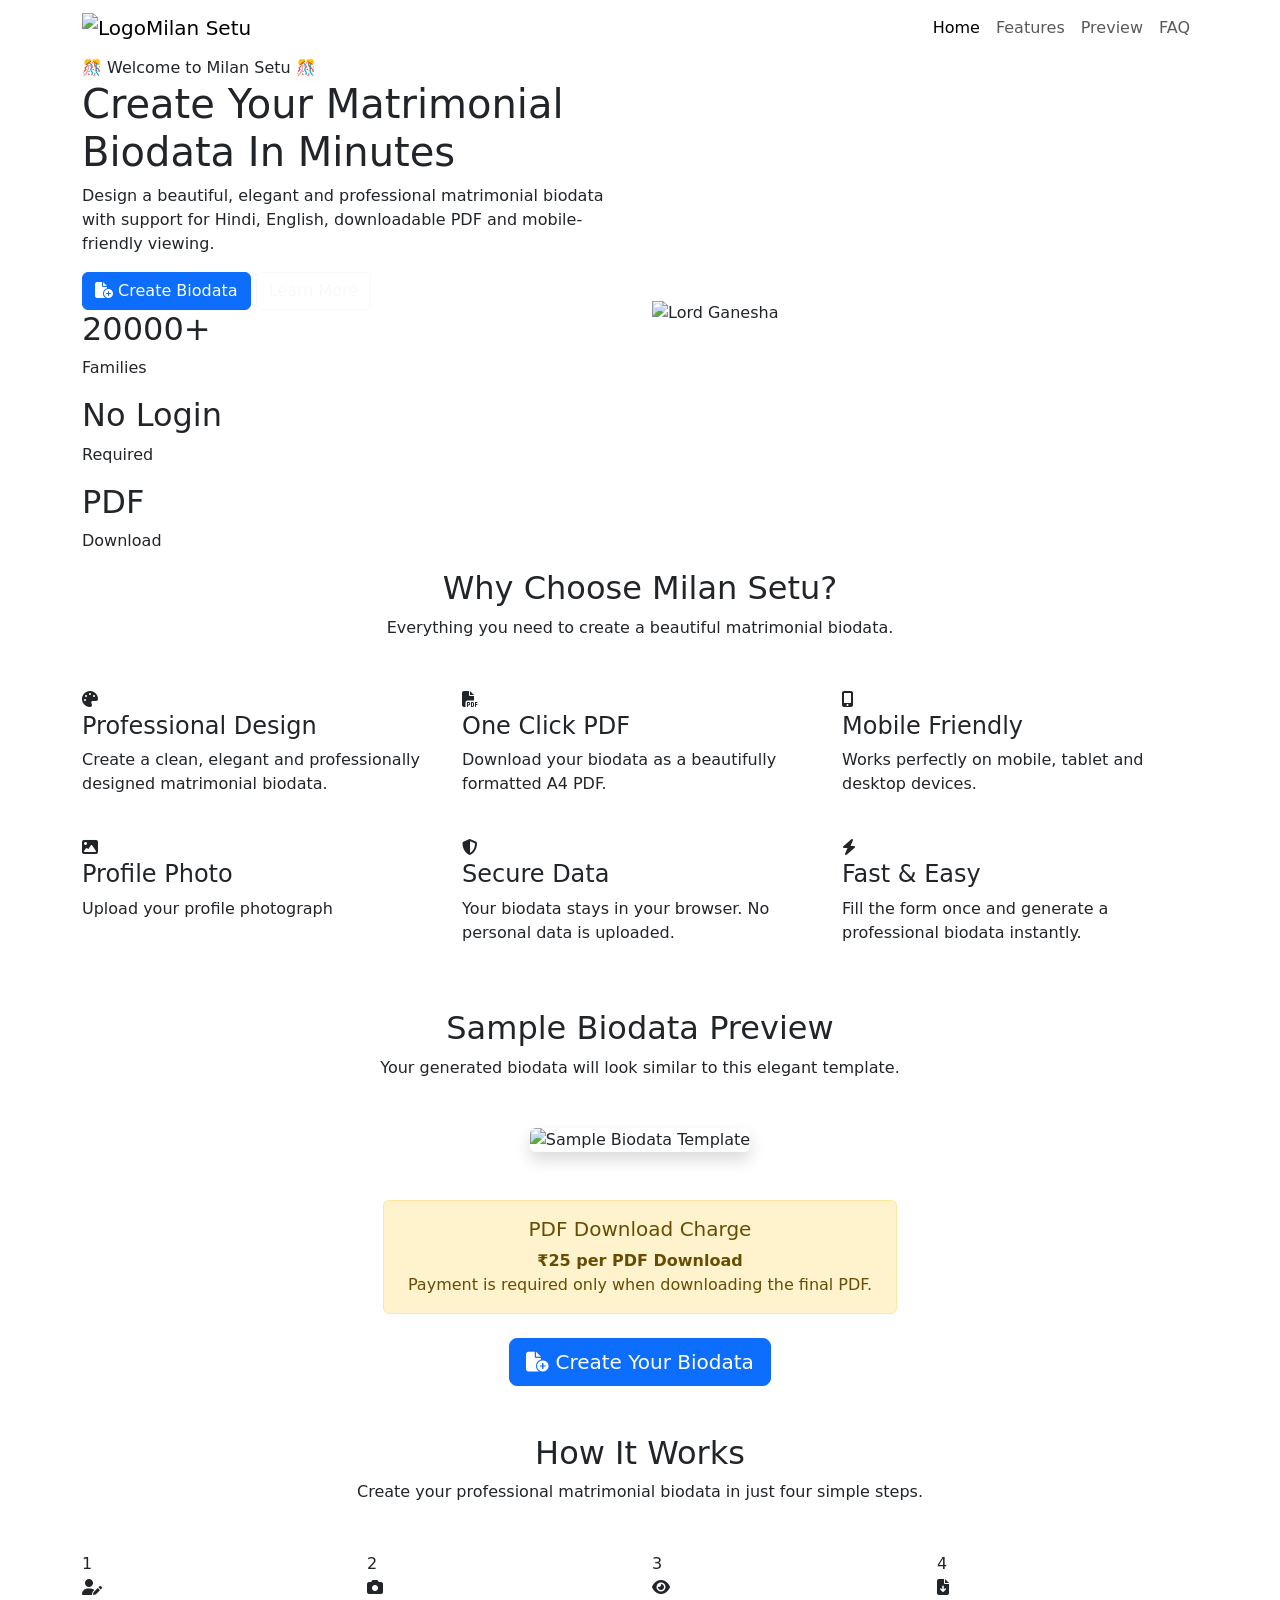
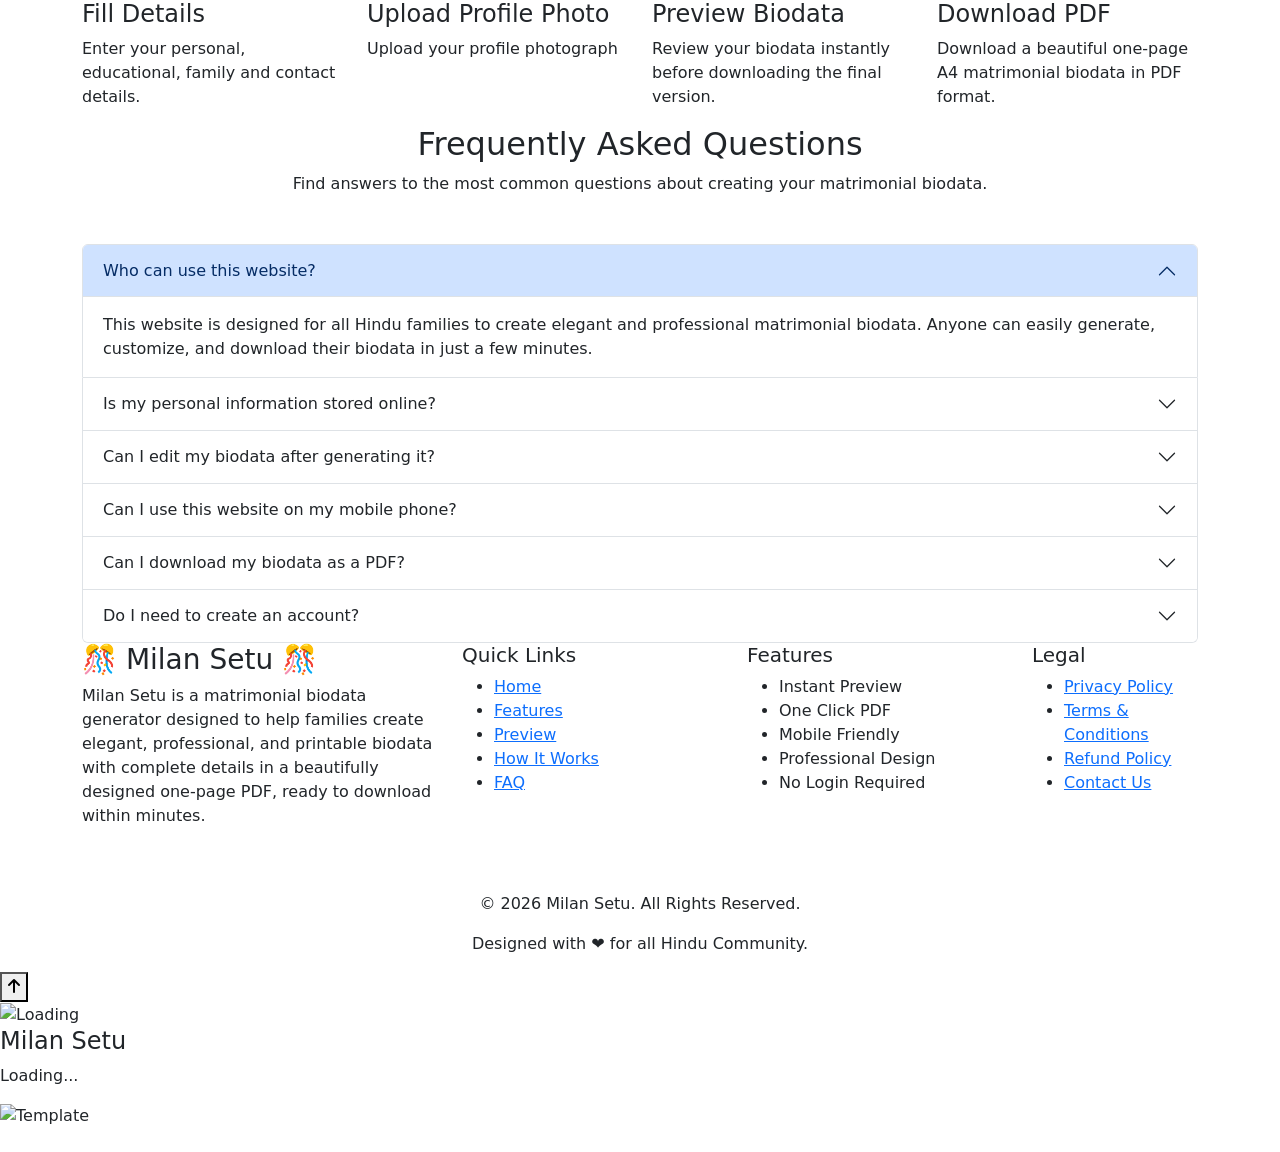
==== index.html @ 11d3c272 "Add files via upload" ====
<!DOCTYPE html>
<html lang="en">

<head>

    <!-- ==========================
            BASIC META TAGS
    =========================== -->

    <meta charset="UTF-8">

    <meta name="viewport"
          content="width=device-width, initial-scale=1.0">

    <meta http-equiv="X-UA-Compatible"
          content="IE=edge">

    <meta name="description"
          content="Milan Setu - Matrimonial Biodata Generator">

    <meta name="keywords"
      content="Matrimonial, Biodata, Hindu, Marriage, Biodata Generator, Milan Setu">

    <meta name="author"
          content="Milan Setu">

    <title>Milan Setu | Matrimonial Biodata Generator</title>





    <!-- ==========================
            OPEN GRAPH META TAGS
    ========================== -->

    <meta property="og:title"
          content="Milan Setu | Matrimonial Biodata Generator">

    <meta property="og:description"
          content="Create a beautiful matrimonial biodata in Hindi and English with PDF download support.">

    <meta property="og:type"
          content="website">

    <meta property="og:url"
      content="https://milansetu.netlify.app">

    <meta property="og:image"
      content="https://milansetu.netlify.app/assets/images/logo/ganesha.png">

    <meta property="og:site_name"
          content="Milan Setu">

    <!-- ==========================
            TWITTER CARD META TAGS
    ========================== -->

    <meta name="twitter:card"
          content="summary_large_image">

    <meta name="twitter:title"
          content="Milan Setu | Matrimonial Biodata Generator">

    <meta name="twitter:description"
          content="Create a beautiful matrimonial biodata in Hindi and English with PDF download support.">

    <meta name="twitter:image"
          content="https://milansetu.netlify.app/assets/images/logo/ganesha.png">

    <meta name="twitter:site"
          content="">



    <!-- ==========================
            FAVICON
    ========================== -->

    <link rel="icon"
          type="image/x-icon"
          href="assets/images/favicon/favicon.ico">

    <link rel="icon"
          type="image/png"
          sizes="32x32"
          href="assets/images/favicon/favicon-32x32.png">

    <link rel="icon"
          type="image/png"
          sizes="16x16"
          href="assets/images/favicon/favicon-16x16.png">

    <link rel="apple-touch-icon"
          sizes="180x180"
          href="assets/images/favicon/apple-touch-icon.png">


    <!-- ==========================
        APPLE TOUCH ICON
    ========================== -->

    <link rel="apple-touch-icon"
          sizes="180x180"
          href="assets/images/favicon/apple-touch-icon.png">

    <!-- ==========================
        THEME COLOR
    ========================== -->

    <meta name="theme-color"
          content="#b35a1f">

    <meta name="msapplication-TileColor"
          content="#b35a1f">

    <meta name="apple-mobile-web-app-status-bar-style"
          content="default">

    <meta name="apple-mobile-web-app-capable"
          content="yes">

    <!-- ==========================
        STRUCTURED DATA
    ========================== -->

    <script type="application/ld+json">

    {

        "@context": "https://schema.org",

        "@type": "WebSite",

        "name": "Milan Setu",

        "alternateName": "Milan Setu Matrimonial Biodata Generator",

        "url": "https://milansetu.netlify.app",

        "description": "Create beautiful, professional matrimonial biodata in Hindi and English with photo upload and PDF download support.",

        "publisher": {

            "@type": "Organization",

            "name": "Milan Setu",

            "logo": {

                "@type": "ImageObject",

                "url": "https://milansetu.netlify.app/assets/images/logo/ganesha.png"

            }

        },

        "inLanguage": [

            "en",

            "hi"

        ],

        "potentialAction": {

            "@type": "SearchAction",

            "target": "https://milansetu.netlify.app/?q={search_term_string}",

            "query-input": "required name=search_term_string"

        }

    }

    </script>

    <!-- ==========================
        CANONICAL URL
    ========================== -->

    <link rel="canonical"
      href="https://milansetu.netlify.app/">

    <!-- ==========================
        ROBOTS META TAG
    ========================== -->

    <meta name="robots"
          content="index, follow">

    <meta name="googlebot"
          content="index, follow">

    <meta name="bingbot"
          content="index, follow">





    <!-- ==========================
            GOOGLE FONTS
    ========================== -->



    <link rel="preconnect"
          href="https://fonts.googleapis.com">

    <link rel="preconnect"
          href="https://fonts.gstatic.com"
          crossorigin>

    <link href="https://fonts.googleapis.com/css2?family=Cinzel:wght@400;600;700&family=Poppins:wght@300;400;500;600;700&family=Noto+Sans+Devanagari:wght@400;500;600;700&display=swap"
          rel="stylesheet">

    <!-- ==========================
            BOOTSTRAP CSS
    =========================== -->

    <link href="https://cdn.jsdelivr.net/npm/bootstrap@5.3.7/dist/css/bootstrap.min.css"
          rel="stylesheet">

    <link href="https://fonts.googleapis.com/css2?family=Cormorant+Garamond:wght@700&display=swap" rel="stylesheet">

    <!-- ==========================
            FONT AWESOME
    =========================== -->

    <link rel="stylesheet"
          href="https://cdnjs.cloudflare.com/ajax/libs/font-awesome/6.7.2/css/all.min.css">

    <!-- ==========================
            CUSTOM CSS
    =========================== -->

    <link rel="stylesheet"
          href="css/style.css">

    <link rel="stylesheet"
          href="css/responsive.css">

    <link rel="stylesheet"
          href="css/print.css">

</head>

<body>

<!-- =========================================================
                    WEBSITE STARTS HERE
========================================================== -->

<header>

    <!-- ==========================
            NAVIGATION BAR
    =========================== -->

    <nav class="navbar navbar-expand-lg custom-navbar">

        <div class="container">

            <!-- Logo -->

            <a class="navbar-brand d-flex align-items-center"
               href="#">

                <img src="assets/images/logo/ganesha.png"
                     alt="Logo"
                     class="logo">

                <span class="logo-text">

                    Milan Setu

                </span>

            </a>

            <!-- Mobile Menu -->

            <button class="navbar-toggler"
                    type="button"
                    data-bs-toggle="collapse"
                    data-bs-target="#navbarMenu">

                <span class="navbar-toggler-icon"></span>

            </button>

            <!-- Menu -->

            <div class="collapse navbar-collapse"
                 id="navbarMenu">

                <ul class="navbar-nav ms-auto">

                    <li class="nav-item">

                        <a class="nav-link active"
                           href="#hero">

                            Home

                        </a>

                    </li>

                    <li class="nav-item">

                        <a class="nav-link"
                           href="#features">

                            Features

                        </a>

                    </li>

                    <li class="nav-item">

                        <a class="nav-link"
                           href="#preview">

                            Preview

                        </a>

                    </li>

                    <li class="nav-item">

                        <a class="nav-link"
                           href="#faq">

                            FAQ

                        </a>

                    </li>

                </ul>

            </div>

        </div>

    </nav>

</header>

<main>

    <!-- ==========================================================
                            HERO SECTION
    =========================================================== -->

    <section id="hero" class="hero-section">

        <div class="container">

            <div class="row align-items-center">

                <!-- ================= Left Side ================= -->

                <div class="col-lg-6">

                    <div class="hero-content">

                        <span class="hero-badge">

                            🎊 Welcome to Milan Setu 🎊

                        </span>

                        <h1>

                            Create Your

                            <span class="highlight">

                                Matrimonial Biodata

                            </span>

                            In Minutes

                        </h1>

                        <p>

                            Design a beautiful, elegant and professional
                            matrimonial biodata with support for Hindi,
                            English, downloadable PDF and mobile-friendly
                            viewing.

                        </p>

                        <div class="hero-buttons">

                            <button
                                    class="btn btn-primary"
                                    id="createBiodataBtn">

                                <i class="fa-solid fa-file-circle-plus"></i>

                                Create Biodata

                            </button>

                            <button
                                    class="btn btn-outline-light"
                                    id="learnMoreBtn">

                                Learn More

                            </button>

                        </div>

                        <!-- Statistics -->

                        <div class="hero-stats">

                            <div class="stat-card">

                                <h2>

                                    20000+

                                </h2>

                                <p>

                                    Families

                                </p>

                            </div>

                            <div class="stat-card">

                                <h2>

                                    No Login

                                </h2>

                                <p>

                                    Required

                                </p>

                            </div>

                            <div class="stat-card">

                                <h2>

                                    PDF

                                </h2>

                                <p>

                                    Download

                                </p>

                            </div>

                        </div>

                    </div>

                </div>

                <!-- ================= Right Side ================= -->

                <div class="col-lg-6">

                    <div class="hero-image">

                        <img
                                src="assets/images/logo/ganesha.png"
                                alt="Lord Ganesha">

                    </div>

                </div>

            </div>

        </div>

    </section>

        <!-- ==========================================================
                        FEATURES SECTION
    =========================================================== -->

    <section id="features" class="features-section">

        <div class="container">

            <!-- Section Heading -->

            <div class="section-heading text-center">

                <h2>

                    Why Choose Milan Setu?

                </h2>

                <p>

                    Everything you need to create a beautiful matrimonial biodata.

                </p>

            </div>

            <!-- Features -->

            <div class="row g-4 mt-4">

                <!-- Feature 1 -->

                <div class="col-lg-4 col-md-6">

                    <div class="feature-card">

                        <i class="fa-solid fa-palette feature-icon"></i>

                        <h4>

                            Professional Design

                        </h4>

                        <p>

                            Create a clean, elegant and professionally designed matrimonial biodata.

                        </p>

                    </div>

                </div>

                <!-- Feature 2 -->

                <div class="col-lg-4 col-md-6">

                    <div class="feature-card">

                        <i class="fa-solid fa-file-pdf feature-icon"></i>

                        <h4>

                            One Click PDF

                        </h4>

                        <p>

                            Download your biodata as a beautifully formatted A4 PDF.

                        </p>

                    </div>

                </div>

                <!-- Feature 3 -->

                <div class="col-lg-4 col-md-6">

                    <div class="feature-card">

                        <i class="fa-solid fa-mobile-screen-button feature-icon"></i>

                        <h4>

                            Mobile Friendly

                        </h4>

                        <p>

                            Works perfectly on mobile, tablet and desktop devices.

                        </p>

                    </div>

                </div>

                <!-- Feature 4 -->

                <div class="col-lg-4 col-md-6">

                    <div class="feature-card">

                        <i class="fa-solid fa-image feature-icon"></i>

                        <h4>

                            Profile Photo

                        </h4>

                        <p>

                            Upload your profile photograph

                        </p>

                    </div>

                </div>

                <!-- Feature 5 -->

                <div class="col-lg-4 col-md-6">

                    <div class="feature-card">

                        <i class="fa-solid fa-shield-halved feature-icon"></i>

                        <h4>

                            Secure Data

                        </h4>

                        <p>

                            Your biodata stays in your browser. No personal data is uploaded.

                        </p>

                    </div>

                </div>

                <!-- Feature 6 -->

                <div class="col-lg-4 col-md-6">

                    <div class="feature-card">

                        <i class="fa-solid fa-bolt feature-icon"></i>

                        <h4>

                            Fast & Easy

                        </h4>

                        <p>

                            Fill the form once and generate a professional biodata instantly.

                        </p>

                    </div>

                </div>

            </div>

        </div>

    </section>



        <!-- ==========================================================
                    SAMPLE BIODATA PREVIEW
    =========================================================== -->

    <section id="preview" class="preview-section py-5">

        <div class="container">

            <div class="section-heading text-center mb-5">

                <h2>Sample Biodata Preview</h2>

                <p>
                    Your generated biodata will look similar to this elegant template.
                </p>

            </div>

            <div class="text-center">

                <img
                    src="assets/template1.png"
                    alt="Sample Biodata Template"
                    class="img-fluid shadow rounded preview-template">

            </div>

            <div class="text-center mt-5">

                <div class="alert alert-warning d-inline-block px-4 py-3 mb-4">

                    <h5 class="mb-2">

                        PDF Download Charge

                    </h5>

                    <p class="mb-0">

                        <strong>₹25 per PDF Download</strong><br>

                        Payment is required only when downloading the final PDF.

                    </p>

                </div>

                <br>

                <button
                    class="btn btn-primary btn-lg"
                    id="previewCreateBtn">

                    <i class="fa-solid fa-file-circle-plus"></i>

                    Create Your Biodata

                </button>

            </div>

        </div>

    </section>

        <!-- ==========================================================
                        HOW IT WORKS SECTION
    =========================================================== -->

    <section id="how-it-works" class="how-section">

        <div class="container">

            <!-- Section Heading -->

            <div class="section-heading text-center">

                <h2>

                    How It Works

                </h2>

                <p>

                    Create your professional matrimonial biodata in just four simple steps.

                </p>

            </div>

            <div class="row g-4 mt-4">

                <!-- Step 1 -->

                <div class="col-lg-3 col-md-6">

                    <div class="step-card">

                        <div class="step-number">

                            1

                        </div>

                        <div class="step-icon">

                            <i class="fa-solid fa-user-pen"></i>

                        </div>

                        <h4>

                            Fill Details

                        </h4>

                        <p>

                            Enter your personal, educational, family and contact details.

                        </p>

                    </div>

                </div>

                <!-- Step 2 -->

                <div class="col-lg-3 col-md-6">

                    <div class="step-card">

                        <div class="step-number">

                            2

                        </div>

                        <div class="step-icon">

                            <i class="fa-solid fa-camera"></i>

                        </div>

                        <h4>

                            Upload Profile Photo

                        </h4>

                        <p>

                            Upload your profile photograph

                        </p>

                    </div>

                </div>

                <!-- Step 3 -->

                <div class="col-lg-3 col-md-6">

                    <div class="step-card">

                        <div class="step-number">

                            3

                        </div>

                        <div class="step-icon">

                            <i class="fa-solid fa-eye"></i>

                        </div>

                        <h4>

                            Preview Biodata

                        </h4>

                        <p>

                            Review your biodata instantly before downloading the final version.

                        </p>

                    </div>

                </div>

                <!-- Step 4 -->

                <div class="col-lg-3 col-md-6">

                    <div class="step-card">

                        <div class="step-number">

                            4

                        </div>

                        <div class="step-icon">

                            <i class="fa-solid fa-file-arrow-down"></i>

                        </div>

                        <h4>

                            Download PDF

                        </h4>

                        <p>

                            Download a beautiful one-page A4 matrimonial biodata in PDF format.

                        </p>

                    </div>

                </div>

            </div>

        </div>

    </section>

        <!-- ==========================================================
                            FAQ SECTION
    =========================================================== -->

    <section id="faq" class="faq-section">

        <div class="container">

            <!-- Section Heading -->

            <div class="section-heading text-center">

                <h2>

                    Frequently Asked Questions

                </h2>

                <p>

                    Find answers to the most common questions about creating your matrimonial biodata.

                </p>

            </div>

            <div class="accordion mt-5"
                 id="faqAccordion">

                <!-- FAQ 1 -->

                <div class="accordion-item">

                    <h2 class="accordion-header"
                        id="headingOne">

                        <button class="accordion-button"
                                type="button"
                                data-bs-toggle="collapse"
                                data-bs-target="#collapseOne"
                                aria-expanded="true"
                                aria-controls="collapseOne">

                            Who can use this website?

                        </button>

                    </h2>

                    <div id="collapseOne"
                         class="accordion-collapse collapse show"
                         data-bs-parent="#faqAccordion">

                        <div class="accordion-body">

                            This website is designed for all Hindu families to create elegant and professional matrimonial biodata. Anyone can easily generate, customize, and download their biodata in just a few minutes.

                        </div>

                    </div>

                </div>

                <!-- FAQ 2 -->

                <div class="accordion-item">

                    <h2 class="accordion-header"
                        id="headingTwo">

                        <button class="accordion-button collapsed"
                                type="button"
                                data-bs-toggle="collapse"
                                data-bs-target="#collapseTwo"
                                aria-expanded="false"
                                aria-controls="collapseTwo">

                            Is my personal information stored online?

                        </button>

                    </h2>

                    <div id="collapseTwo"
                         class="accordion-collapse collapse"
                         data-bs-parent="#faqAccordion">

                        <div class="accordion-body">

                            No. Your information remains in your browser while you use the website. It is not uploaded to any server.

                        </div>

                    </div>

                </div>

                <!-- FAQ 3 -->

                <div class="accordion-item">

                    <h2 class="accordion-header"
                        id="headingThree">

                        <button class="accordion-button collapsed"
                                type="button"
                                data-bs-toggle="collapse"
                                data-bs-target="#collapseThree"
                                aria-expanded="false"
                                aria-controls="collapseThree">

                            Can I edit my biodata after generating it?

                        </button>

                    </h2>

                    <div id="collapseThree"
                         class="accordion-collapse collapse"
                         data-bs-parent="#faqAccordion">

                        <div class="accordion-body">

                            Yes. You can update your details at any time before downloading the final PDF.

                        </div>

                    </div>

                </div>

                <!-- FAQ 4 -->

                <div class="accordion-item">

                    <h2 class="accordion-header"
                        id="headingFour">

                        <button class="accordion-button collapsed"
                                type="button"
                                data-bs-toggle="collapse"
                                data-bs-target="#collapseFour"
                                aria-expanded="false"
                                aria-controls="collapseFour">

                            Can I use this website on my mobile phone?

                        </button>

                    </h2>

                    <div id="collapseFour"
                         class="accordion-collapse collapse"
                         data-bs-parent="#faqAccordion">

                        <div class="accordion-body">

                            Yes. The website is fully responsive and works smoothly on mobile phones, tablets and desktops.

                        </div>

                    </div>

                </div>

                <!-- FAQ 5 -->

                <div class="accordion-item">

                    <h2 class="accordion-header"
                        id="headingFive">

                        <button class="accordion-button collapsed"
                                type="button"
                                data-bs-toggle="collapse"
                                data-bs-target="#collapseFive"
                                aria-expanded="false"
                                aria-controls="collapseFive">

                            Can I download my biodata as a PDF?

                        </button>

                    </h2>

                    <div id="collapseFive"
                         class="accordion-collapse collapse"
                         data-bs-parent="#faqAccordion">

                        <div class="accordion-body">

                            Yes. Once your biodata is ready, you can download it as a high-quality A4 PDF with a single click.

                        </div>

                    </div>

                </div>

                <!-- FAQ 6 -->

                <div class="accordion-item">

                    <h2 class="accordion-header"
                        id="headingSix">

                        <button class="accordion-button collapsed"
                                type="button"
                                data-bs-toggle="collapse"
                                data-bs-target="#collapseSix"
                                aria-expanded="false"
                                aria-controls="collapseSix">

                            Do I need to create an account?

                        </button>

                    </h2>

                    <div id="collapseSix"
                         class="accordion-collapse collapse"
                         data-bs-parent="#faqAccordion">

                        <div class="accordion-body">

                            No. No registration or login is required. Simply fill in your details and generate your biodata.

                        </div>

                    </div>

                </div>

            </div>

        </div>

    </section>

        <!-- ==========================================================
                            FOOTER SECTION
    =========================================================== -->

    <footer id="footer" class="footer-section">

        <div class="container">

            <div class="row gy-5">

                <!-- ==========================================
                            ABOUT
                =========================================== -->

                <div class="col-lg-4 col-md-6">

                    <div class="footer-box">

                        <h3>

                            🎊 Milan Setu 🎊

                        </h3>

                        <p>

                            Milan Setu is a matrimonial biodata generator designed to help families create elegant, professional, and printable biodata with complete details in a beautifully designed one-page PDF, ready to download within minutes.

                        </p>

                    </div>

                </div>

                <!-- ==========================================
                            QUICK LINKS
                =========================================== -->

                <div class="col-lg-3 col-md-6">

                    <div class="footer-box">

                        <h5>

                            Quick Links

                        </h5>

                        <ul class="footer-links">

                            <li>

                                <a href="#hero">

                                    Home

                                </a>

                            </li>

                            <li>

                                <a href="#features">

                                    Features

                                </a>

                            </li>

                            <li>

                                <a href="#preview">

                                    Preview

                                </a>

                            </li>

                            <li>

                                <a href="#how-it-works">

                                    How It Works

                                </a>

                            </li>

                            <li>

                                <a href="#faq">

                                    FAQ

                                </a>

                            </li>


                        </ul>

                    </div>

                </div>

                <!-- ==========================================
                            FEATURES
                =========================================== -->

                <div class="col-lg-3 col-md-6">

                    <div class="footer-box">

                        <h5>

                            Features

                        </h5>

                        <ul class="footer-links">

                            <li>

                                Instant Preview

                            </li>

                            <li>

                                One Click PDF

                            </li>

                            <li>

                                Mobile Friendly

                            </li>

                            <li>

                                Professional Design

                            </li>

                            <li>

                                No Login Required

                            </li>

                        </ul>

                    </div>

                </div>

                <!-- ==========================================
                            LEGAL
                ========================================== -->

                <div class="col-lg-2 col-md-6">

                    <div class="footer-box">

                        <h5>

                            Legal

                        </h5>

                        <ul class="footer-links">

                            <li>
                                <a href="privacy.html">
                                    Privacy Policy
                                </a>
                            </li>

                            <li>
                                <a href="terms.html">
                                    Terms & Conditions
                                </a>
                            </li>

                            <li>
                                <a href="refund.html">
                                    Refund Policy
                                </a>
                            </li>

                            <li>
                                <a href="contact.html">
                                    Contact Us
                                </a>
                            </li>

                        </ul>

                    </div>

                </div>



            <!-- ==========================================
                        COPYRIGHT
            =========================================== -->

            <div class="footer-bottom text-center">

                <p>

                    © 2026 Milan Setu. All Rights Reserved.

                </p>

                <p>

                    Designed with ❤️ for all Hindu Community.

                </p>

            </div>

        </div>

    </footer>

    <!-- ==========================================================
                BIODATA FORM CONTAINER
    =========================================================== -->

    <section id="biodataFormSection"
             class="biodata-form-section d-none">

        <div class="container">

            <!-- ==========================================
                        FORM HEADER
            =========================================== -->

            <div class="section-heading text-center">

                <h2>

                    Create Your Biodata

                </h2>

                <p>

                    Complete each step to generate your professional matrimonial biodata.

                </p>

            </div>

            <!-- ==========================================
                        PROGRESS BAR
            =========================================== -->

            <div class="form-progress">

                <div class="progress"
                     style="height:12px;">

                    <div id="formProgressBar"
                         class="progress-bar bg-success"
                         role="progressbar"
                         style="width:12.5%;">

                        1 / 8

                    </div>

                </div>

            </div>

            <!-- ==========================================
                        MULTI STEP FORM
            =========================================== -->

            <div id="multiStepForm">

                <!-- ======================================
                            STEP 1
                ====================================== -->

                <div class="form-step active-step"
                     data-step="1">

                    <!-- ==========================================
                                PERSONAL DETAILS
                    =========================================== -->

                    <div class="form-card">

                        <div class="form-card-header">

                            <h3>
                                👤 Personal Details
                            </h3>

                            <p>
                                Fill your personal details.
                            </p>

                        </div>

                        <div class="row g-4">

                            <!-- Full Name -->

                            <div class="col-md-6">

                                <label for="fullName" class="form-label">
                                    Full Name
                                </label>

                                <input
                                    type="text"
                                    id="fullName"
                                    maxlength="20"
                                    class="form-control"
                                    placeholder="Enter your full name">
                                <small id="fullNameCounter" class="text-muted">
                                    20 characters remaining
                                </small>

                            </div>

                            <!-- Date Of Birth -->

                            <div class="col-md-6">

                                <label for="dob" class="form-label">
                                    Date Of Birth
                                </label>

                                <input
                                    type="date"
                                    id="dob"
                                    class="form-control">

                            </div>

                            <!-- Time Of Birth -->

                            <div class="col-md-6">

                                <label class="form-label">
                                    Time Of Birth
                                </label>

                                <div class="row">

                                <div class="col-md-4">

                                    <label class="form-label">
                                        Hour
                                    </label>

                                    <select
                                        class="form-select"
                                        id="birthHour">

                                        <option value="">Hour</option>

                                        <option>1</option>
                                        <option>2</option>
                                        <option>3</option>
                                        <option>4</option>
                                        <option>5</option>
                                        <option>6</option>
                                        <option>7</option>
                                        <option>8</option>
                                        <option>9</option>
                                        <option>10</option>
                                        <option>11</option>
                                        <option>12</option>

                                    </select>

                                </div>


                                <div class="col-md-4">

                                    <label class="form-label">
                                        Minute
                                    </label>

                                    <select
                                        class="form-select"
                                        id="birthMinute">

                                        <option value="">Minute</option>

                                        <option>00</option>
                                        <option>01</option>
                                        <option>02</option>
                                        <option>03</option>
                                        <option>04</option>
                                        <option>05</option>
                                        <option>06</option>
                                        <option>07</option>
                                        <option>08</option>
                                        <option>09</option>
                                        <option>10</option>
                                        <option>11</option>
                                        <option>12</option>
                                        <option>13</option>
                                        <option>14</option>
                                        <option>15</option>
                                        <option>16</option>
                                        <option>17</option>
                                        <option>18</option>
                                        <option>19</option>
                                        <option>20</option>
                                        <option>21</option>
                                        <option>22</option>
                                        <option>23</option>
                                        <option>24</option>
                                        <option>25</option>
                                        <option>26</option>
                                        <option>27</option>
                                        <option>28</option>
                                        <option>29</option>
                                        <option>30</option>
                                        <option>31</option>
                                        <option>32</option>
                                        <option>33</option>
                                        <option>34</option>
                                        <option>35</option>
                                        <option>36</option>
                                        <option>37</option>
                                        <option>38</option>
                                        <option>39</option>
                                        <option>40</option>
                                        <option>41</option>
                                        <option>42</option>
                                        <option>43</option>
                                        <option>44</option>
                                        <option>45</option>
                                        <option>46</option>
                                        <option>47</option>
                                        <option>48</option>
                                        <option>49</option>
                                        <option>50</option>
                                        <option>51</option>
                                        <option>52</option>
                                        <option>53</option>
                                        <option>54</option>
                                        <option>55</option>
                                        <option>56</option>
                                        <option>57</option>
                                        <option>58</option>
                                        <option>59</option>

                                    </select>

                                </div>


                                <div class="col-md-4">

                                    <label class="form-label">
                                        AM / PM
                                    </label>

                                    <select
                                        class="form-select"
                                        id="birthPeriod">

                                        <option value="">AM / PM</option>

                                        <option>AM</option>

                                        <option>PM</option>

                                    </select>

                                </div>

                            </div>

                            </div>

                            <!-- Place Of Birth -->

                            <div class="col-md-6">

                                <label for="placeOfBirth" class="form-label">
                                    Place Of Birth
                                </label>

                                <input
                                    type="text"
                                    id="placeOfBirth"
                                    maxlength="25"
                                    class="form-control"
                                    placeholder="Enter place of birth">
                                <small id="placeOfBirthCounter" class="text-muted">
                                    25 characters remaining
                                </small>

                            </div>

                            <!-- Religion -->

                            <div class="col-md-6">

                                <label
                                    for="religion"
                                    class="form-label">

                                    Religion

                                </label>

                                <input
                                    type="text"
                                    id="religion"
                                    maxlength="25"
                                    class="form-control"
                                    placeholder="Enter Religion">

                                <small
                                    id="religionCounter"
                                    class="text-muted">

                                    25 characters remaining

                                </small>

                            </div>

                            <!-- Gotra -->

                            <div class="col-md-6">

                                <label for="gotra" class="form-label">
                                    Gotra
                                </label>

                                <input
                                    type="text"
                                    id="gotra"
                                    maxlength="25"
                                    class="form-control"
                                    placeholder="Enter Gotra">

                                <small
                                    id="gotraCounter"
                                    class="text-muted">

                                    25 characters remaining

                                </small>

                            </div>

                            <!-- Rashi -->

                            <div class="col-md-6">

                                <label
                                    for="rashi"
                                    class="form-label">

                                    Rashi

                                </label>

                                <input
                                    type="text"
                                    id="rashi"
                                    maxlength="25"
                                    class="form-control"
                                    placeholder="Enter Rashi">

                                <small
                                    id="rashiCounter"
                                    class="text-muted">

                                    25 characters remaining

                                </small>

                            </div>

                            <!-- Gan -->

                            <div class="col-md-6">

                                <label for="gan" class="form-label">
                                    Gan
                                </label>

                                <select
                                    id="gan"
                                    class="form-select">

                                    <option value="">
                                        Select Gan
                                    </option>

                                    <option>Dev</option>

                                    <option>Manushya</option>

                                    <option>Rakshas</option>

                                </select>

                            </div>


                            <!-- Height -->

                            <div class="col-md-6">

                                <label for="height" class="form-label">
                                    Height
                                </label>

                                <input
                                    type="text"
                                    id="height"
                                    maxlength="25"
                                    class="form-control"
                                    placeholder="e.g. 5'8&quot;">

                                <small id="heightCounter" class="text-muted">
                                    25 characters remaining
                                </small>

                            </div>

                            <!-- Complexion -->

                            <div class="col-md-6">

                                <label for="complexion" class="form-label">
                                    Complexion
                                </label>

                                <input
                                    type="text"
                                    id="complexion"
                                    maxlength="25"
                                    class="form-control"
                                    placeholder="Enter complexion">

                                <small id="complexionCounter" class="text-muted">
                                    25 characters remaining
                                </small>

                            </div>

                            <!-- Marital Status -->

                            <div class="col-md-6">

                                <label for="maritalStatus" class="form-label">
                                    Marital Status
                                </label>

                                <select
                                    id="maritalStatus"
                                    class="form-select">

                                    <option value="">
                                        Select Status
                                    </option>

                                    <option>Never Married</option>

                                    <option>Divorced</option>

                                    <option>Widowed</option>

                                </select>

                            </div>

                            <!-- Caste -->

                            <div class="col-md-6">

                                <label for="caste" class="form-label">
                                    Caste
                                </label>

                                <input
                                    type="text"
                                    id="caste"
                                    maxlength="25"
                                    class="form-control"
                                    placeholder="Enter caste">

                                <small id="casteCounter" class="text-muted">
                                    25 characters remaining
                                </small>

                            </div>

                            <!-- Sub Caste -->

                            <div class="col-md-6">

                                <label for="subCaste" class="form-label">
                                    Sub Caste
                                </label>

                                <input
                                    type="text"
                                    id="subCaste"
                                    maxlength="25"
                                    class="form-control"
                                    placeholder="Enter sub caste">

                                <small id="subCasteCounter" class="text-muted">
                                    25 characters remaining
                                </small>

                            </div>

                            <!-- Manglik -->

                            <div class="col-md-6">

                                <label for="manglik" class="form-label">
                                    Manglik
                                </label>

                                <select
                                    id="manglik"
                                    class="form-select">

                                    <option value="">
                                        Select
                                    </option>

                                    <option>Yes</option>

                                    <option>No</option>

                                    <option>Aanshik</option>


                                </select>

                            </div>

                            <!-- Language -->

                            <div class="col-md-6">

                                <label
                                    for="language"
                                    class="form-label">

                                    Language

                                </label>

                                <input
                                    type="text"
                                    id="language"
                                    maxlength="25"
                                    class="form-control"
                                    placeholder="Enter language">

                                <small
                                    id="languageCounter"
                                    class="text-muted">

                                    25 characters remaining

                                </small>

                            </div>

                            <!-- Diet -->

                            <div class="col-md-6">

                                <label for="diet" class="form-label">
                                    Diet
                                </label>

                                <select
                                    id="diet"
                                    class="form-select">

                                    <option value="">Select Diet</option>

                                    <option value="Vegetarian">
                                        Vegetarian
                                    </option>

                                    <option value="Non-Vegetarian">
                                        Non-Vegetarian
                                    </option>

                                </select>

                            </div>

                            <!-- Hobbies -->

                            <div class="col-md-12">

                                <label for="hobbies" class="form-label">
                                    Hobbies
                                </label>

                                <textarea
                                    id="hobbies"
                                    maxlength="25"
                                    class="form-control"
                                    rows="3"
                                    placeholder="Enter hobbies"></textarea>
                                <small
                                    id="hobbiesCounter"
                                    class="text-muted">

                                    25 characters remaining

                                </small>

                            </div>

                            <!-- Other -->

                            <div class="col-md-12">

                                <label
                                    for="other"
                                    class="form-label">

                                    Other

                                </label>

                                <textarea
                                    id="other"
                                    maxlength="40"
                                    class="form-control"
                                    rows="3"
                                    placeholder="Enter other details"></textarea>
                                <small
                                    id="otherCounter"
                                    class="text-muted">

                                    40 characters remaining

                                </small>

                            </div>

                        </div>

                    </div>

                </div>




                <!-- ======================================
                            STEP 2
                ====================================== -->

                <div class="form-step d-none"
                     data-step="2">

                    <!-- ==========================================
                                EDUCATION & CAREER
                    =========================================== -->

                    <div class="form-card">

                        <div class="form-card-header">

                            <h3>
                                🎓 Education & Skills
                            </h3>

                            <p>
                                Fill your education and skill details.
                            </p>

                        </div>

                        <div class="row g-4">

                            <!-- Qualification -->

                            <div class="col-md-6">

                                <label
                                    for="highestQualification"
                                    class="form-label">

                                    Qualification

                                </label>

                                <input
                                    type="text"
                                    id="highestQualification"
                                    maxlength="25"
                                    class="form-control"
                                    placeholder="Enter highest education">
                                <small id="highestQualificationCounter" class="text-muted">
                                    25 characters remaining
                                </small>

                            </div>

                            <!-- College / University -->

                            <div class="col-md-6">

                                <label
                                    for="college"
                                    class="form-label">

                                    College / University

                                </label>

                                <input
                                    type="text"
                                    id="college"
                                    maxlength="25"
                                    class="form-control"
                                    placeholder="Enter college / university">
                                <small id="collegeCounter" class="text-muted">
                                    25 characters remaining
                                </small>

                            </div>



                            <!-- 12th Board -->

                            <div class="col-md-6">

                                <label
                                    for="Board12th"
                                    class="form-label">

                                    12th Board

                                </label>

                                <input
                                    type="text"
                                    id="Board12th"
                                    maxlength="25"
                                    class="form-control"
                                    placeholder="Enter 12th board">

                                <small id="Board12thCounter" class="text-muted">
                                    25 characters remaining
                                </small>

                            </div>

                            <!-- 10th Board -->

                            <div class="col-md-6">

                                <label
                                    for="Board10th"
                                    class="form-label">

                                    10th Board

                                </label>

                                <input
                                    type="text"
                                    id="Board10th"
                                    maxlength="25"
                                    class="form-control"
                                    placeholder="Enter 10th board">
                                <small id="Board10thCounter" class="text-muted">
                                    25 characters remaining
                                </small>

                            </div>

                            <!-- Special Skill -->

                            <div class="col-md-6">

                                <label
                                    for="specialSkill"
                                    class="form-label">

                                    Special Skill

                                </label>

                                <input
                                    type="text"
                                    id="specialSkill"
                                    maxlength="25"
                                    class="form-control"
                                    placeholder="Enter special skill">

                                <small
                                    id="specialSkillCounter"
                                    class="text-muted">

                                    25 characters remaining

                                </small>

                            </div>

                            <!-- Other -->

                            <div class="col-md-6">

                                <label
                                    for="educationOther"
                                    class="form-label">

                                    Other

                                </label>

                                <input
                                    type="text"
                                    id="educationOther"
                                    maxlength="25"
                                    class="form-control"
                                    placeholder="Enter other details">

                                <small
                                    id="educationOtherCounter"
                                    class="text-muted">

                                    25 characters remaining

                                </small>

                            </div>

                        </div>

                    </div>

                </div>

                <!-- ======================================
                            STEP 3
                ====================================== -->

                <div class="form-step d-none"
                     data-step="3">

                    <!-- ==========================================
                                WORK & CAREER
                    =========================================== -->

                    <div class="form-card">

                        <div class="form-card-header">

                            <h3>

                                💼 Work & Career

                            </h3>

                            <p>

                                Fill your professional details.

                            </p>

                        </div>

                        <div class="row g-4">

                            <!-- Profession -->

                            <div class="col-md-6">

                                <label
                                    for="profession"
                                    class="form-label">

                                    Profession

                                </label>

                                <input
                                    type="text"
                                    id="profession"
                                    maxlength="25"
                                    class="form-control"
                                    placeholder="Enter profession">

                                <small
                                    id="professionCounter"
                                    class="text-muted">

                                    25 characters remaining

                                </small>

                            </div>

                            <!-- Organization -->

                            <div class="col-md-6">

                                <label
                                    for="organization"
                                    class="form-label">

                                    Organization

                                </label>

                                <input
                                    type="text"
                                    id="organization"
                                    maxlength="25"
                                    class="form-control"
                                    placeholder="Enter organization">

                                <small
                                    id="organizationCounter"
                                    class="text-muted">

                                    25 characters remaining

                                </small>

                            </div>

                            <!-- Work Place -->

                            <div class="col-md-6">

                                <label
                                    for="workPlace"
                                    class="form-label">

                                    Work Place

                                </label>

                                <input
                                    type="text"
                                    id="workPlace"
                                    maxlength="25"
                                    class="form-control"
                                    placeholder="Enter work place">

                                <small
                                    id="workPlaceCounter"
                                    class="text-muted">

                                    25 characters remaining

                                </small>

                            </div>

                            <!-- Income -->

                            <div class="col-md-6">

                                <label
                                    for="income"
                                    class="form-label">

                                    Income

                                </label>

                                <input
                                    type="text"
                                    id="income"
                                    maxlength="25"
                                    class="form-control"
                                    placeholder="Enter income">

                                <small
                                    id="incomeCounter"
                                    class="text-muted">

                                    25 characters remaining

                                </small>

                            </div>

                        </div>

                    </div>

                </div>





                <!-- ======================================
                            STEP 4
                ====================================== -->

                <div class="form-step d-none"
                     data-step="4">

                    <!-- ==========================================
                                FAMILY DETAILS
                    =========================================== -->

                    <div class="form-card">

                        <div class="form-card-header">

                            <h3>
                                👨‍👩‍👧 Family Details
                            </h3>

                            <p>
                                Fill your family information.
                            </p>

                        </div>

                        <div class="row g-4">

                            <!-- Father's Name -->

                            <div class="col-md-6">

                                <label
                                    for="fatherName"
                                    class="form-label">

                                    Father's Name

                                </label>

                                <input
                                    type="text"
                                    id="fatherName"
                                    maxlength="25"
                                    class="form-control"
                                    placeholder="Enter father's name">

                                <small id="fatherNameCounter" class="text-muted">
                                    25 characters remaining
                                </small>

                            </div>

                            <!-- Father's Occupation -->

                            <div class="col-md-6">

                                <label
                                    for="fatherOccupation"
                                    class="form-label">

                                    Father's Occupation

                                </label>

                                <input
                                    type="text"
                                    id="fatherOccupation"
                                    maxlength="25"
                                    class="form-control"
                                    placeholder="Enter father's occupation">

                                <small id="fatherOccupationCounter" class="text-muted">
                                    25 characters remaining
                                </small>

                            </div>

                            <!-- Mother's Name -->

                            <div class="col-md-6">

                                <label
                                    for="motherName"
                                    class="form-label">

                                    Mother's Name

                                </label>

                                <input
                                    type="text"
                                    id="motherName"
                                    maxlength="25"
                                    class="form-control"
                                    placeholder="Enter mother's name">

                                <small id="motherNameCounter" class="text-muted">
                                    25 characters remaining
                                </small>

                            </div>

                            <!-- Mother's Occupation -->

                            <div class="col-md-6">

                                <label
                                    for="motherOccupation"
                                    class="form-label">

                                    Mother's Occupation

                                </label>

                                <input
                                    type="text"
                                    id="motherOccupation"
                                    maxlength="25"
                                    class="form-control"
                                    placeholder="Enter mother's occupation">

                                <small id="motherOccupationCounter" class="text-muted">
                                    25 characters remaining
                                </small>

                            </div>

                            <!-- Siblings Details -->

                            <div class="col-12">

                                <label
                                    for="siblingsDetails"
                                    class="form-label">

                                    Siblings Details

                                </label>

                                <textarea
                                    id="siblingsDetails"
                                    maxlength="40"
                                    class="form-control"
                                    rows="3"
                                    placeholder="e.g. 2 Brothers&#10;1 Sister (Married)"></textarea>

                                <small
                                    id="siblingsDetailsCounter"
                                    class="text-muted">

                                    40 characters remaining

                                </small>

                            </div>

                        </div>

                    </div>

                </div>


                <!-- ======================================
                            STEP 5
                ====================================== -->

                <div class="form-step d-none"
                     data-step="5">

                    <!-- ==========================================
                                PARTNER PREFERENCE
                    =========================================== -->

                    <div class="form-card">

                        <div class="form-card-header">

                            <h3>

                                ❤️ Partner Preference

                            </h3>

                            <p>

                                Tell us about your preferred life partner.

                            </p>

                        </div>

                        <div class="row g-4">

                            <!-- Preferred Qualification -->

                            <div class="col-md-6">

                                <label
                                    for="preferredQualification"
                                    class="form-label">

                                    Qualification

                                </label>

                                <input
                                    type="text"
                                    id="preferredQualification"
                                    maxlength="25"
                                    class="form-control"
                                    placeholder="Enter preferred qualification">

                                <small
                                    id="preferredQualificationCounter"
                                    class="text-muted">

                                    25 characters remaining

                                </small>

                            </div>

                            <!-- Preferred Profession -->

                            <div class="col-md-6">

                                <label
                                    for="preferredProfession"
                                    class="form-label">

                                    Profession

                                </label>

                                <input
                                    type="text"
                                    id="preferredProfession"
                                    maxlength="25"
                                    class="form-control"
                                    placeholder="Enter preferred profession">

                                <small
                                    id="preferredProfessionCounter"
                                    class="text-muted">

                                    25 characters remaining

                                </small>

                            </div>

                            <!-- Preferred Location -->

                            <div class="col-md-6">

                                <label
                                    for="preferredLocation"
                                    class="form-label">

                                    Location

                                </label>

                                <input
                                    type="text"
                                    id="preferredLocation"
                                    maxlength="25"
                                    class="form-control"
                                    placeholder="Enter preferred location">

                                <small
                                    id="preferredLocationCounter"
                                    class="text-muted">

                                    25 characters remaining

                                </small>

                            </div>

                            <!-- Other -->

                            <div class="col-md-6">

                                <label
                                    for="otherExpectations"
                                    class="form-label">

                                    Other

                                </label>

                                <textarea
                                    id="otherExpectations"
                                    maxlength="25"
                                    class="form-control"
                                    rows="3"
                                    placeholder="Enter other expectations"></textarea>

                                <small
                                    id="otherExpectationsCounter"
                                    class="text-muted">

                                    25 characters remaining

                                </small>

                            </div>

                        </div>

                    </div>

                </div>


                <!-- ======================================
                            STEP 6
                ====================================== -->

                <div class="form-step d-none"
                     data-step="6">

                    <!-- ==========================================
                                CONTACT DETAILS
                    =========================================== -->

                    <div class="form-card">

                        <div class="form-card-header">

                            <h3>
                                📞 Contact Details
                            </h3>

                            <p>
                                Enter contact details.
                            </p>

                        </div>

                        <div class="row g-4">

                            <!-- Contact Number -->

                            <div class="col-md-6">

                                <label
                                    for="mobileNumber"
                                    class="form-label">

                                    Contact Number

                                </label>

                                <input
                                    type="tel"
                                    id="mobileNumber"
                                    class="form-control"
                                    placeholder="+91 98765432xx">

                            </div>

                            <!-- Relation -->

                            <div class="col-md-6">

                                <label
                                    for="relation"
                                    class="form-label">

                                    Relation

                                </label>

                                <input
                                    type="text"
                                    id="relation"
                                    maxlength="20"
                                    class="form-control"
                                    placeholder="e.g. Self, Father, Brother">

                                <small id="relationCounter" class="text-muted">
                                    20 characters remaining
                                </small>

                            </div>

                        </div>

                    </div>

                    <!-- ==========================================
                                    ADDRESS
                    =========================================== -->

                    <div class="form-card mt-4">

                        <div class="form-card-header">

                            <h3>
                                🏠 Address
                            </h3>

                            <p>
                                Enter your address details.
                            </p>

                        </div>

                        <div class="row g-4">

                            <!-- Current Address -->

                            <div class="col-12">

                                <label
                                    for="currentAddress"
                                    class="form-label">

                                    Current Address

                                </label>

                                <textarea
                                    id="currentAddress"
                                    maxlength="75"
                                    class="form-control"
                                    rows="3"
                                    placeholder="Enter current address"></textarea>

                                <small id="currentAddressCounter" class="text-muted">
                                    75 characters remaining
                                </small>

                            </div>

                            <!-- Permanent Address -->

                            <div class="col-12">

                                <label
                                    for="permanentAddress"
                                    class="form-label">

                                    Permanent Address

                                </label>

                                <textarea
                                    id="permanentAddress"
                                    maxlength="75"
                                    class="form-control"
                                    rows="3"
                                    placeholder="Enter permanent address"></textarea>

                                <small id="permanentAddressCounter" class="text-muted">
                                    75 characters remaining
                                </small>

                            </div>

                        </div>

                    </div>

                </div>



                <!-- ======================================
                            STEP 7
                ======================================= -->

                <div class="form-step d-none"
                     data-step="7">

                    <!-- ==========================================
                                    PHOTO UPLOAD
                    =========================================== -->

                    <div class="form-card">

                        <div class="form-card-header">

                            <h3>

                                📷 Upload Profile Photo

                            </h3>

                            <p>

                                Upload your profile photo for your matrimonial biodata.

                            </p>

                        </div>

                        <div class="row g-4">

                            <!-- ================= Profile Photo ================= -->

                            <div class="col-lg-4 col-md-6">

                                <div class="photo-upload-card">

                                    <img
                                            id="previewProfilePhoto"
                                            src="assets/images/defaults/default-profile.png"
                                            class="img-fluid rounded"
                                            alt="Profile Photo">

                                    <label
                                            for="profilePhotoUpload"
                                            class="form-label mt-3">

                                        Profile Photo

                                    </label>

                                    <input
                                            type="file"
                                            id="profilePhotoUpload"
                                            class="form-control"
                                            accept="image/*">

                                </div>

                            </div>

                        </div>

                    </div>

                </div>


                <!-- ======================================
                            STEP 8
                ======================================= -->

                <div class="form-step d-none"
                     data-step="8">

                    <!-- ==========================================
                                REVIEW & CONFIRM
                    =========================================== -->

                    <div class="form-card">

                        <div class="form-card-header text-center">

                            <h3>

                                📋 Review Your Biodata

                            </h3>

                            <p>

                                Please review all the information before generating your matrimonial biodata.

                            </p>

                        </div>

                        <div class="row g-4">

                            <!-- ======================================
                                    PERSONAL DETAILS
                            ======================================= -->

                            <div class="col-lg-6">

                                <div class="review-card">

                                    <h5>

                                        👤 Personal Details

                                    </h5>

                                    <div id="reviewPersonal">

                                        <p>No data available.</p>

                                    </div>

                                </div>

                            </div>

                            <!-- ======================================
                                    EDUCATION
                            ======================================= -->

                            <div class="col-lg-6">

                                <div class="review-card">

                                    <h5>

                                        🎓 Education & Skills

                                    </h5>

                                    <div id="reviewEducation">

                                        <p>No data available.</p>

                                    </div>

                                </div>

                            </div>

                            <!-- ======================================
                                    Work & Career
                            ======================================= -->

                            <div class="col-lg-6">

                                <div class="review-card">

                                    <h5>

                                        💼 Work & Career

                                    </h5>

                                    <div id="reviewWork">

                                        <p>No data available.</p>

                                    </div>

                                </div>

                            </div>

                            <!-- ======================================
                                    FAMILY
                            ======================================= -->

                            <div class="col-lg-6">

                                <div class="review-card">

                                    <h5>

                                        👨‍👩‍👧 Family Details

                                    </h5>

                                    <div id="reviewFamily">

                                        <p>No data available.</p>

                                    </div>

                                </div>

                            </div>

                            <!-- ======================================
                                    PARTNER
                            ======================================= -->

                            <div class="col-lg-6">

                                <div class="review-card">

                                    <h5>

                                        ❤️ Partner Preference

                                    </h5>

                                    <div id="reviewPartner">

                                        <p>No data available.</p>

                                    </div>

                                </div>

                            </div>

                            <!-- ======================================
                                    CONTACT
                            ======================================= -->

                            <div class="col-lg-6">

                                <div class="review-card">

                                    <h5>

                                        📞 Contact Details

                                    </h5>

                                    <div id="reviewContact">

                                        <p>No data available.</p>

                                    </div>

                                </div>

                            </div>
                            <!-- ======================================
                                         Address
                            ======================================= -->

                            <div class="col-lg-6">

                                <div class="review-card">

                                    <h5>

                                        🏠 Address

                                    </h5>

                                    <div id="reviewAddress">

                                        <p>No data available.</p>

                                    </div>

                                </div>

                            </div>

                            <!-- ======================================
                                    PHOTOS
                            ====================================== -->

                            <div class="col-lg-6">

                                <div class="review-card">

                                    <h5>

                                        📷 Profile Photo

                                    </h5>

                                    <div
                                            id="reviewPhotos"
                                            class="row g-2">

                                        <div class="col-4">

                                            <img
                                                    src="assets/images/defaults/default-profile.png"
                                                    class="img-fluid rounded"
                                                    alt="Preview">

                                        </div>

                                    </div>

                                </div>

                            </div>


                            <!-- ======================================
                                    CONFIRM MESSAGE
                            ====================================== -->

                            <div class="alert alert-success mt-5">

                                <h5>

                                    ✔ Ready to Generate

                                </h5>

                                <p class="mb-0">

                                    Please verify all the information carefully.
                                    If everything is correct, proceed to generate your biodata.

                                </p>

                            </div>

                            <!-- ======================================
                                    DRAFT ACTIONS
                            ====================================== -->

                            <div class="d-flex justify-content-center gap-3 mt-4 flex-wrap">

                                <!-- Clear Draft -->

                                <button
                                        type="button"
                                        id="clearDraftBtn"
                                        class="btn btn-outline-danger">

                                    <i class="fa-solid fa-trash me-2"></i>

                                    Clear Draft

                                </button>

                            </div>

                            <!-- ======================================
                                    PDF ACTIONS
                            ====================================== -->

                            <div class="text-center mt-4">

                                <div class="alert alert-info text-center mb-3">

                                    <strong>PDF Download Charge: ₹25</strong>

                                    <br>

                                    Payment will be processed securely through Razorpay.

                                </div>

                                <button
                                        type="button"
                                        id="downloadPdfBtn"
                                        class="btn btn-primary btn-lg">

                                    <i class="fa-solid fa-file-pdf me-2"></i>

                                    Download PDF

                                </button>

                            </div> <!-- End PDF Actions -->

                    </div> <!-- End form-card -->

                </div> <!-- End Step 8 -->

            </div> <!-- End multiStepForm -->

            <!-- ==========================================
                    FORM NAVIGATION
            =========================================== -->

            <div class="form-navigation mt-5">

                <button
                        id="previousStepBtn"
                        class="btn btn-secondary"
                        disabled>

                    <i class="fa-solid fa-arrow-left"></i>

                    Previous

                </button>

                <button
                        id="nextStepBtn"
                        class="btn btn-primary">

                    Next

                    <i class="fa-solid fa-arrow-right"></i>

                </button>

            </div>

        </div>

    </section>

</main>

<!-- =========================================================
                    WEBSITE ENDS HERE
========================================================== -->

<!-- ==========================================================
                    SCROLL TO TOP BUTTON
=========================================================== -->

<button id="scrollTopBtn"
        class="scroll-top-btn"
        title="Go to Top">

    <i class="fa-solid fa-arrow-up"></i>

</button>

<!-- ==========================================================
                    PAGE LOADER
=========================================================== -->

<div id="pageLoader"
     class="page-loader">

    <div class="loader-content">

        <img src="assets/images/logo/ganesha.png"
             alt="Loading">

        <h4>

            Milan Setu

        </h4>

        <p>

            Loading...

        </p>

    </div>

</div>

<!-- ==========================================================
                TOAST NOTIFICATION CONTAINER
=========================================================== -->

<div class="toast-container position-fixed
            bottom-0 end-0 p-3">

    <div id="appToast"
         class="toast"
         role="alert">

        <div class="toast-header">

            <strong class="me-auto">

                Milan Setu

            </strong>

            <button type="button"
                    class="btn-close"
                    data-bs-dismiss="toast">

            </button>

        </div>

        <div class="toast-body">

            Welcome to Milan Setu.

        </div>

    </div>

</div>

<!-- ==========================================================
                MODAL CONTAINER (Future Use)
=========================================================== -->

<div id="modalContainer">

</div>


<!-- ==========================================
            HIDDEN PDF PREVIEW
========================================== -->
<div class="biodata-preview-container">

    <div class="preview-page">

        <!-- Background -->

        <img
            src="assets/template.jpeg"
            class="pdf-template"
            alt="Template">

        <!-- ==========================
                PERSONAL DETAILS
        =========================== -->

        <div id="previewName"></div>

        <div id="previewDOB"></div>

        <div id="previewTime"></div>

        <div id="previewPlace"></div>

        <div id="previewReligion"></div>

        <div id="previewGotra"></div>

        <div id="previewCaste"></div>

        <div id="previewSubCaste"></div>

        <div id="previewRashi"></div>

        <div id="previewGan"></div>

        <div id="previewManglik"></div>

        <div id="previewMaritalStatus"></div>

        <div id="previewDiet"></div>

        <div id="previewHeight"></div>

        <div id="previewComplexion"></div>

        <div id="previewLanguage"></div>

        <div id="previewHobbies"></div>

        <div id="previewOther"></div>


        <!-- ==========================
                PROFILE PHOTO
        =========================== -->

        <img id="previewPhoto">


        <!-- ==========================
                CONTACT
        =========================== -->

        <div id="previewMobile"></div>

        <div id="previewRelation"></div>


        <!-- ==========================
                EDUCATION & SKILLS
        =========================== -->

        <div id="previewHighestQualification"></div>

        <div id="previewCollege"></div>

        <div id="previewBoard12th"></div>

        <div id="previewBoard10th"></div>

        <div id="previewSpecialSkill"></div>

        <div id="previewEducationOther"></div>


        <!-- ==========================
                WORK & CAREER
        =========================== -->

        <div id="previewProfession"></div>

        <div id="previewOrganization"></div>

        <div id="previewWorkPlace"></div>

        <div id="previewIncome"></div>


        <!-- ==========================
                FAMILY DETAILS
        =========================== -->

        <div id="previewFatherName"></div>

        <div id="previewFatherOccupation"></div>

        <div id="previewMotherName"></div>

        <div id="previewMotherOccupation"></div>

        <div id="previewSiblingsDetails"></div>


        <!-- ==========================
                PARTNER PREFERENCE
        =========================== -->

        <div id="previewPartnerQualification"></div>

        <div id="previewPartnerProfession"></div>

        <div id="previewPartnerLocation"></div>

        <div id="previewPartnerOther"></div>


        <!-- ==========================
                ADDRESS
        =========================== -->

        <div id="previewCurrentAddress"></div>

        <div id="previewPermanentAddress"></div>


        <!-- ==========================
                DECLARATION
        =========================== -->

        <div id="previewSenderName"></div>

        <div id="previewSenderMobile"></div>

    </div>

</div>




<!-- ==========================================================
                    WEBSITE ENDS HERE
=========================================================== -->

<!-- Bootstrap JS -->
<script src="https://cdn.jsdelivr.net/npm/bootstrap@5.3.7/dist/js/bootstrap.bundle.min.js"></script>

<!-- html2canvas -->
<script src="libs/html2canvas.min.js"></script>

<script src="libs/jspdf.umd.min.js"></script>

<!-- Razorpay -->
<script src="https://checkout.razorpay.com/v1/checkout.js"></script>

<!-- JavaScript Files -->

<script src="js/language.js"></script>

<script src="js/theme.js"></script>

<script src="js/form.js"></script>

<script src="js/validation.js"></script>

<script src="js/storage.js"></script>

<script src="js/positions.js"></script>

<script src="js/preview.js"></script>

<script src="js/gallery.js"></script>

<script src="js/config.js"></script>

<script src="js/payment.js"></script>

<script src="js/pdf.js"></script>

<script src="js/app.js"></script>

</body>

</html>
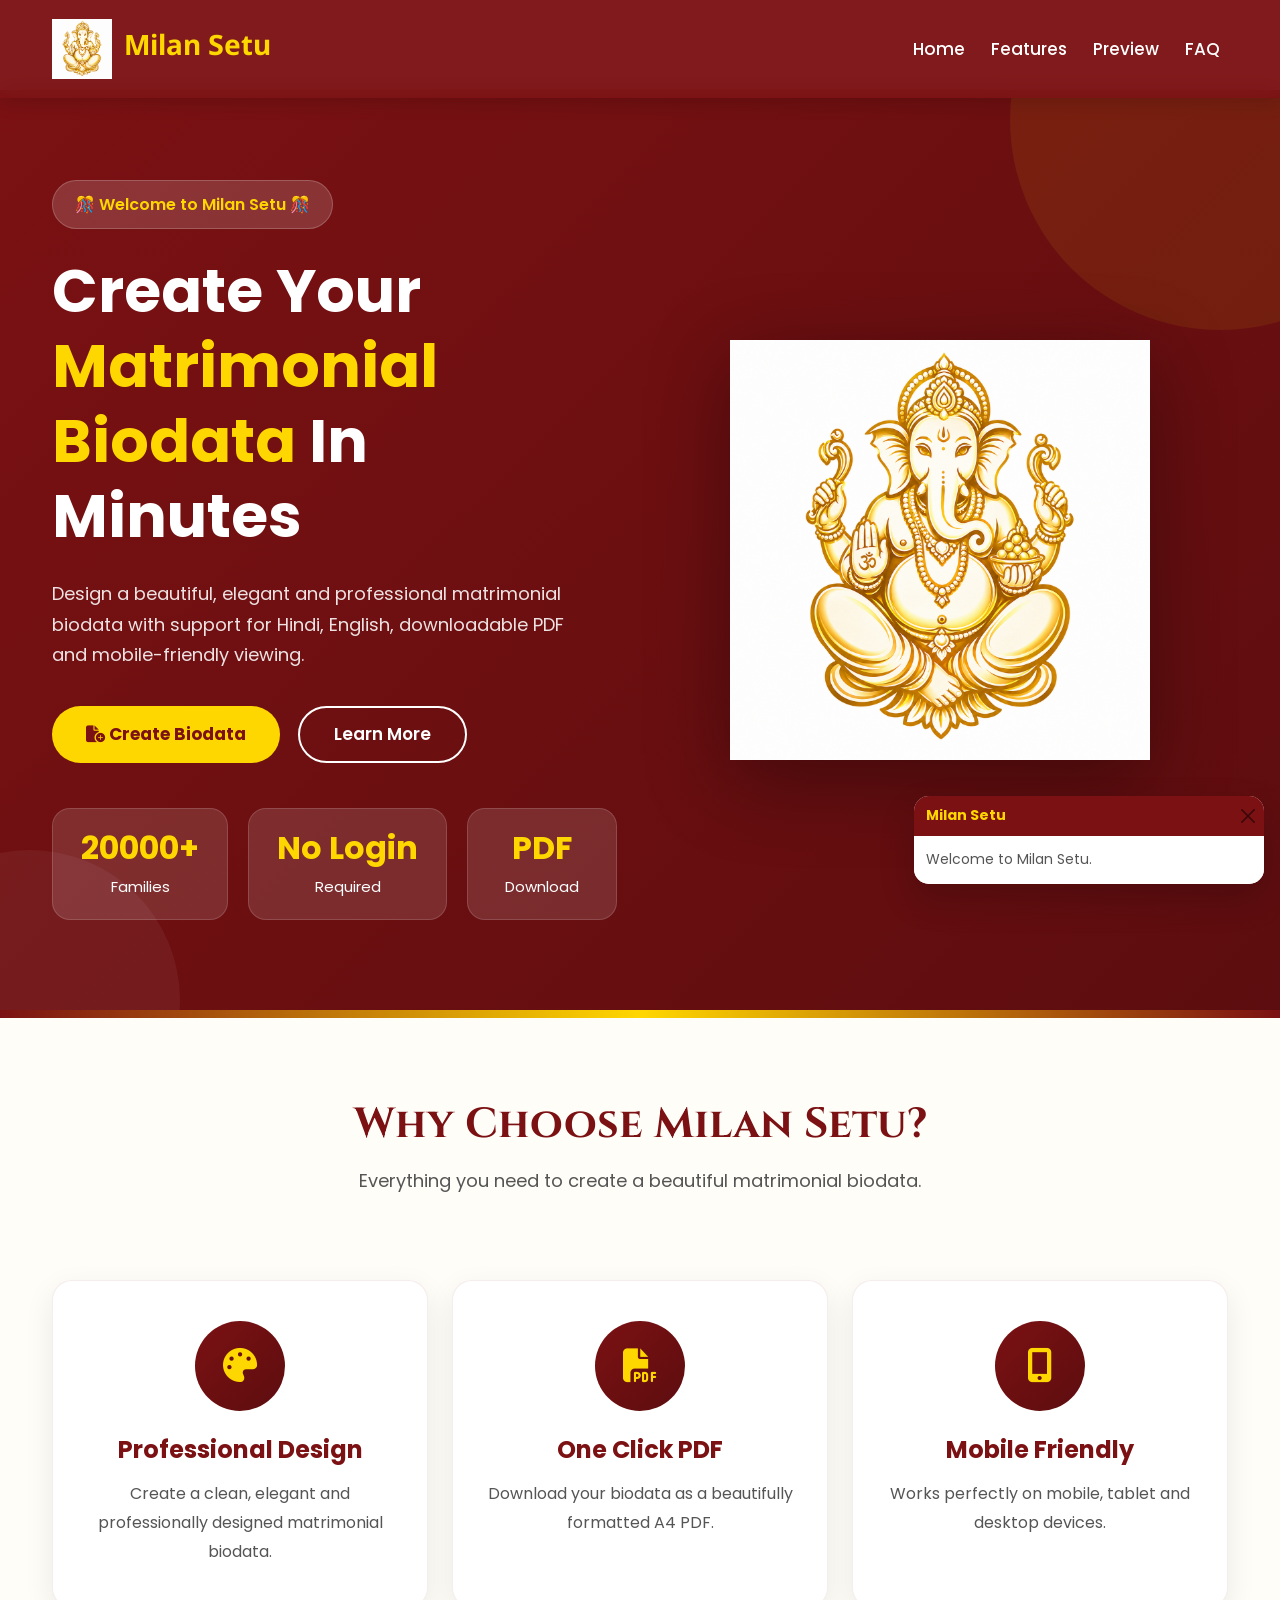
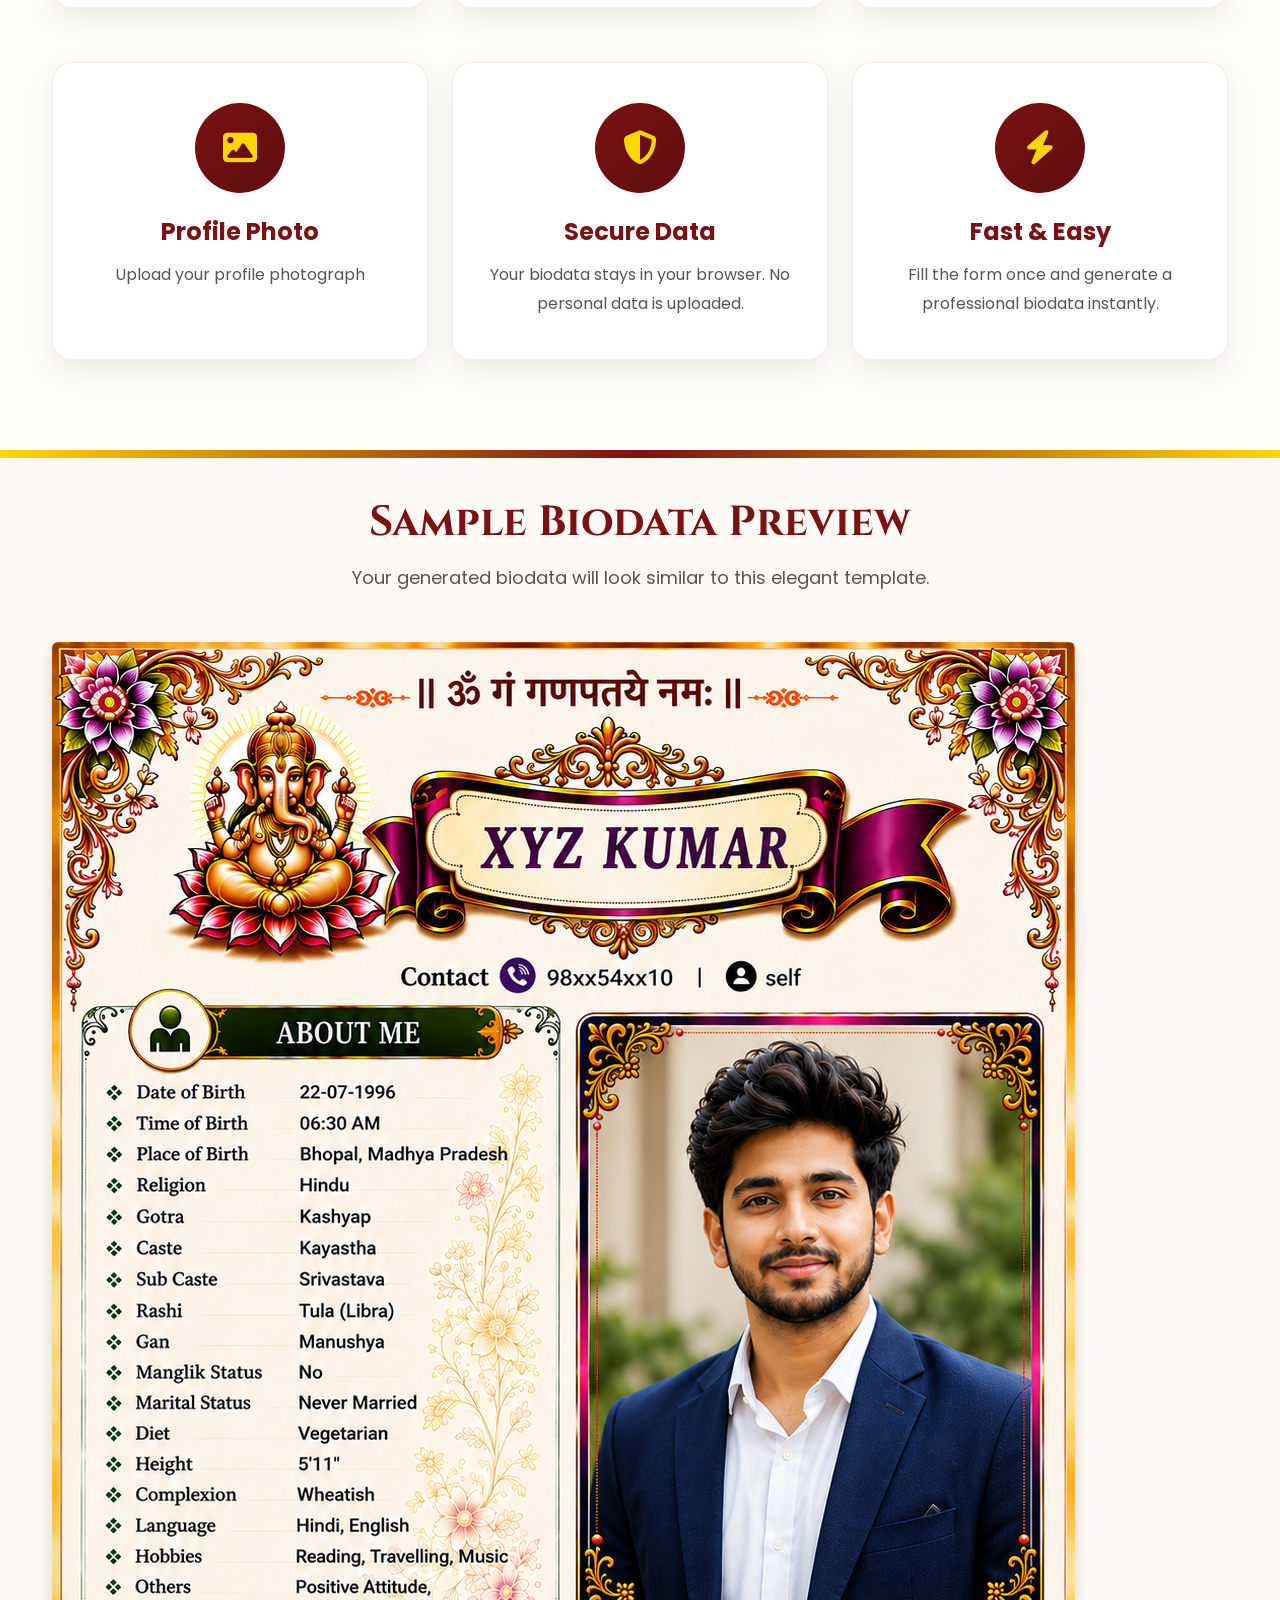
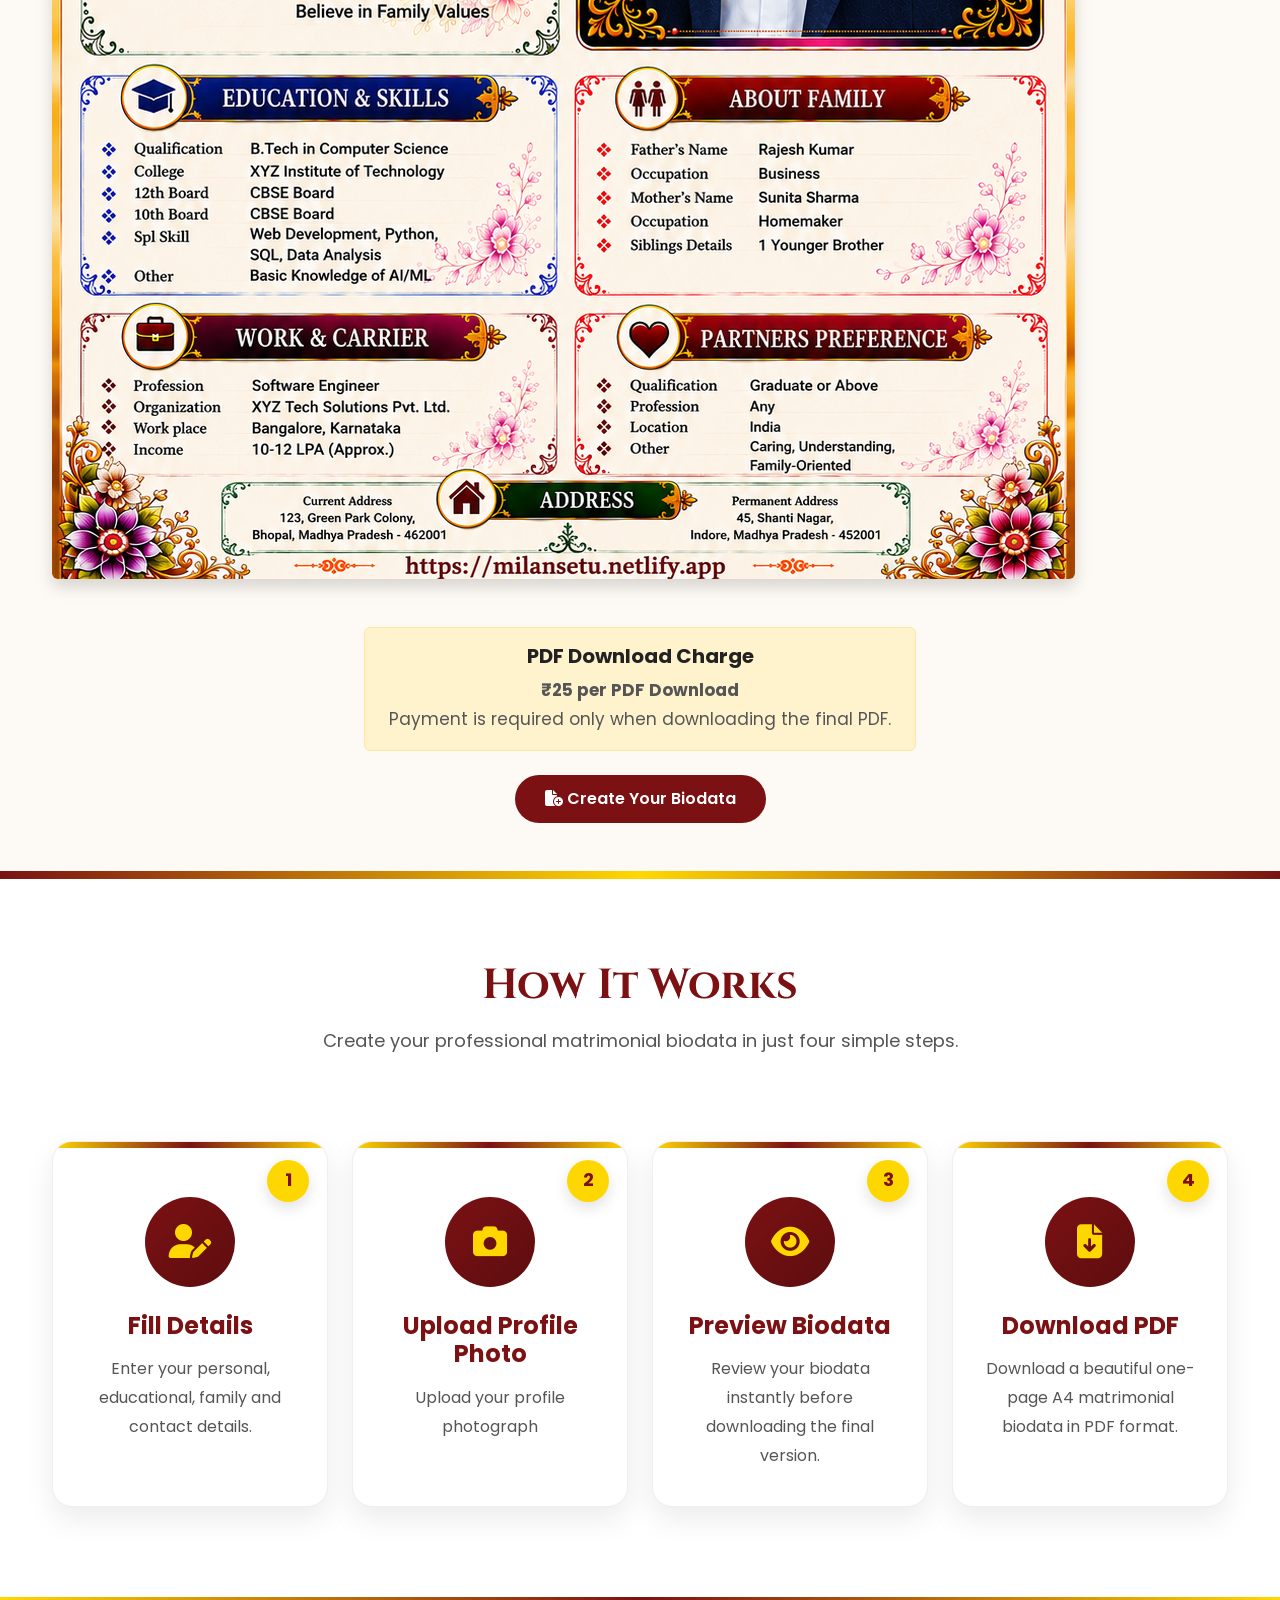
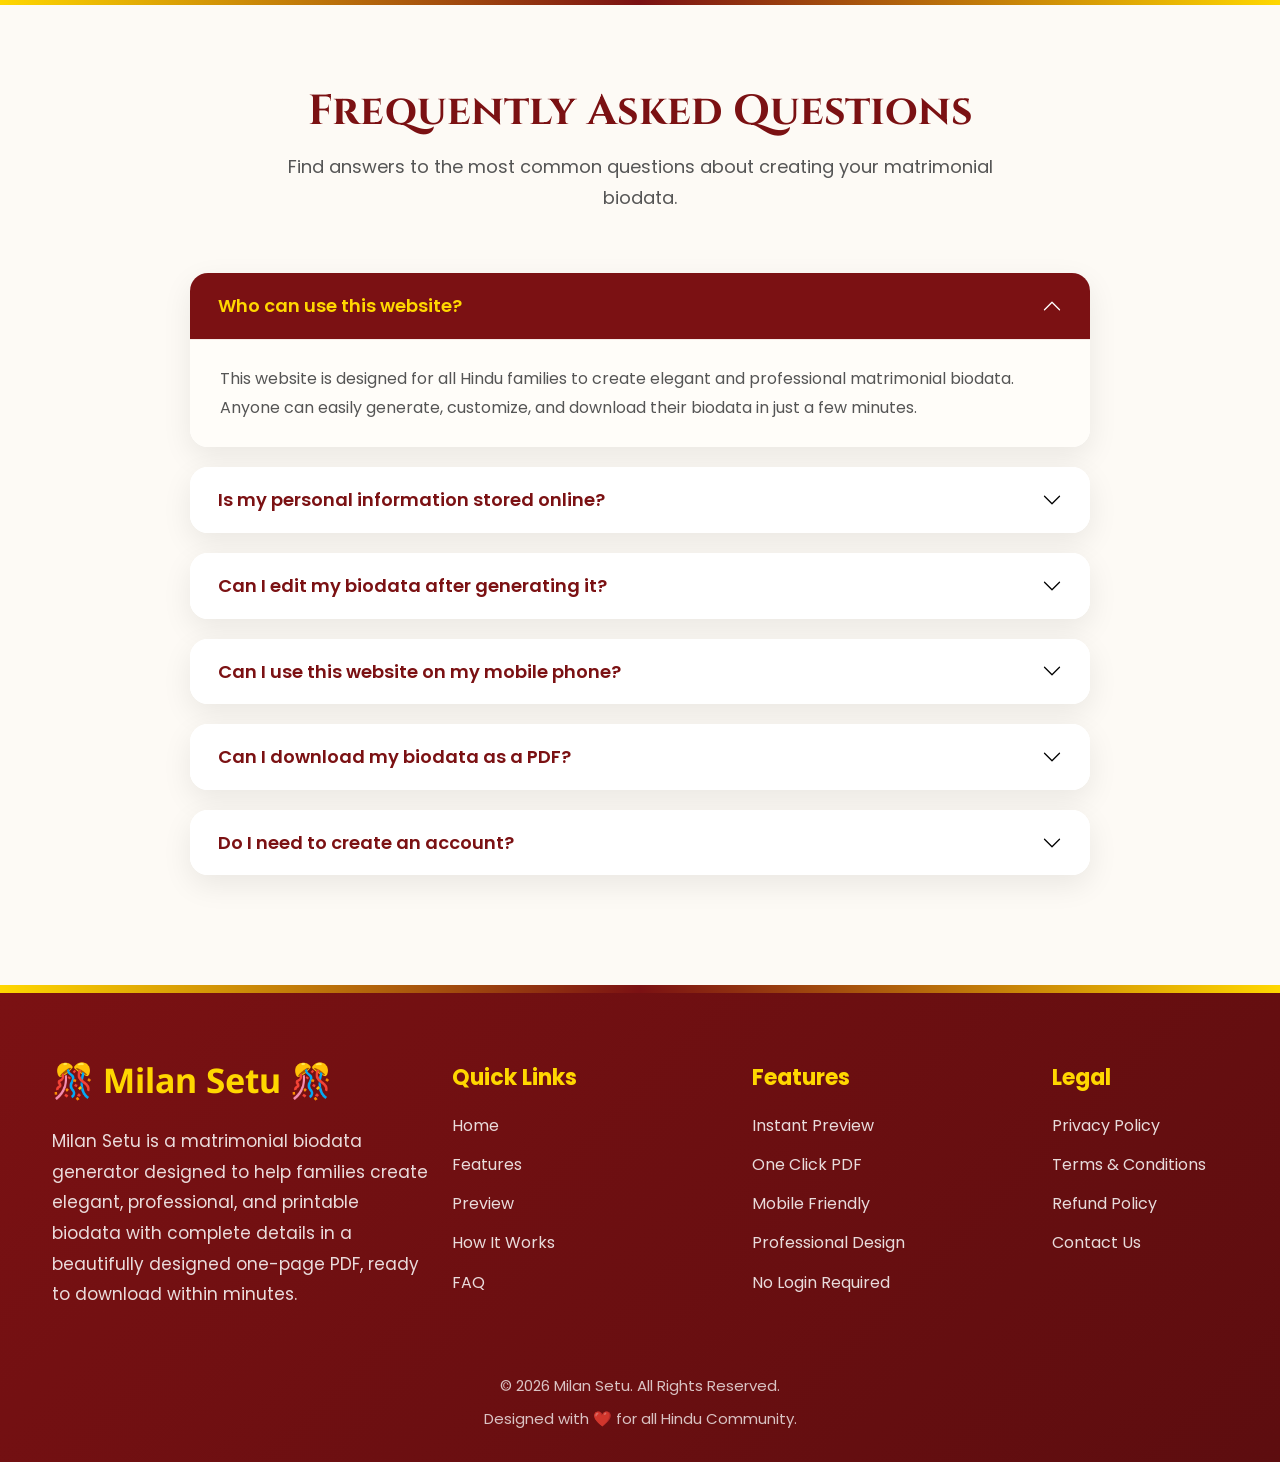
==== commit 11c11e84: "Update index.html" ====
--- a/index.html
+++ b/index.html
@@ -2,6 +2,8 @@
 <html lang="en">
 
 <head>
+
+    <meta name="google-site-verification" content="Rh4KZaxr3ctXNrvrL9UJQc4U3MmZa6NPbS32sQq7ZI4" />
 
     <!-- ==========================
             BASIC META TAGS
@@ -3548,4 +3550,4 @@
 
 </body>
 
-</html>+</html>
--- a/css/style.css
+++ b/css/style.css
@@ -0,0 +1,2233 @@
+/*==========================================================
+                GOOGLE FONTS
+==========================================================*/
+
+@import url('https://fonts.googleapis.com/css2?family=Poppins:wght@300;400;500;600;700&family=Cinzel:wght@400;600;700&family=Noto+Sans+Devanagari:wght@400;500;600;700&display=swap');
+
+
+/*==========================================================
+                CSS VARIABLES
+==========================================================*/
+
+:root{
+
+    --primary:#7B1113;
+
+    --primary-dark:#5d0d0f;
+
+    --secondary:#FFD700;
+
+    --white:#ffffff;
+
+    --black:#222222;
+
+    --text:#555555;
+
+    --background:#fffdf8;
+
+    --card:#ffffff;
+
+    --border:#ececec;
+
+    --shadow:0 10px 30px rgba(0,0,0,.08);
+
+    --radius:18px;
+
+    --transition:.35s ease;
+
+}
+
+
+/*==========================================================
+                    RESET
+==========================================================*/
+
+*{
+
+    margin:0;
+
+    padding:0;
+
+    box-sizing:border-box;
+
+}
+
+html{
+
+    scroll-behavior:smooth;
+
+}
+
+body{
+
+    font-family:'Poppins',sans-serif;
+
+    background:var(--background);
+
+    color:var(--black);
+
+    overflow-x:hidden;
+
+    line-height:1.7;
+
+}
+
+
+/*==========================================================
+                    TYPOGRAPHY
+==========================================================*/
+
+h1,
+h2,
+h3,
+h4,
+h5,
+h6{
+
+    margin-bottom:15px;
+
+    color:var(--black);
+
+    font-weight:700;
+
+}
+
+h1{
+
+    font-size:58px;
+
+}
+
+h2{
+
+    font-size:40px;
+
+}
+
+h3{
+
+    font-size:30px;
+
+}
+
+h4{
+
+    font-size:24px;
+
+}
+
+p{
+
+    color:var(--text);
+
+    margin-bottom:15px;
+
+    font-size:17px;
+
+}
+
+a{
+
+    text-decoration:none;
+
+    transition:var(--transition);
+
+}
+
+ul{
+
+    list-style:none;
+
+    padding-left:0;
+
+    margin-bottom:0;
+
+}
+
+img{
+
+    display:block;
+
+}
+
+
+/*==========================================================
+                    COMMON SECTION
+==========================================================*/
+
+section{
+
+    padding:90px 0;
+
+}
+
+.container{
+
+    max-width:1200px;
+
+}
+
+
+/*==========================================================
+                SECTION HEADING
+==========================================================*/
+
+.section-heading{
+
+    margin-bottom:60px;
+
+}
+
+.section-heading h2{
+
+    font-family:'Cinzel',serif;
+
+    color:var(--primary);
+
+    font-size:42px;
+
+    margin-bottom:15px;
+
+}
+
+.section-heading p{
+
+    max-width:720px;
+
+    margin:auto;
+
+    font-size:18px;
+
+}
+
+
+/*==========================================================
+                    BUTTONS
+==========================================================*/
+
+.btn{
+
+    border-radius:50px;
+
+    padding:12px 30px;
+
+    font-size:16px;
+
+    font-weight:600;
+
+    transition:var(--transition);
+
+}
+
+.btn-primary{
+
+    background:var(--primary);
+
+    border:none;
+
+}
+
+.btn-primary:hover{
+
+    background:var(--primary-dark);
+
+}
+
+.btn-outline-light{
+
+    border:2px solid var(--white);
+
+    color:var(--white);
+
+}
+
+.btn-outline-light:hover{
+
+    background:var(--white);
+
+    color:var(--primary);
+
+}
+
+
+/*==========================================================
+                COMMON CARD
+==========================================================*/
+
+.feature-card,
+.preview-card,
+.step-card{
+
+    background:var(--card);
+
+    border-radius:var(--radius);
+
+    box-shadow:var(--shadow);
+
+}
+
+
+/*==========================================================
+                    UTILITIES
+==========================================================*/
+
+.highlight{
+
+    color:var(--secondary);
+
+}
+
+.text-gold{
+
+    color:var(--secondary);
+
+}
+
+.text-maroon{
+
+    color:var(--primary);
+
+}
+
+
+/*==========================================================
+                CUSTOM SCROLLBAR
+==========================================================*/
+
+::-webkit-scrollbar{
+
+    width:10px;
+
+}
+
+::-webkit-scrollbar-track{
+
+    background:#eeeeee;
+
+}
+
+::-webkit-scrollbar-thumb{
+
+    background:var(--primary);
+
+    border-radius:20px;
+
+}
+
+::-webkit-scrollbar-thumb:hover{
+
+    background:var(--primary-dark);
+
+}
+
+
+
+/*==========================================================
+                    NAVBAR
+==========================================================*/
+
+.custom-navbar{
+
+    position:fixed;
+
+    top:0;
+
+    left:0;
+
+    width:100%;
+
+    z-index:999;
+
+    background:rgba(123,17,19,.96);
+
+    backdrop-filter:blur(10px);
+
+    box-shadow:0 4px 18px rgba(0,0,0,.15);
+
+    padding:14px 0;
+
+    transition:var(--transition);
+
+}
+
+.navbar-brand{
+
+    display:flex;
+
+    align-items:center;
+
+}
+
+.logo{
+
+    width:60px;
+
+    height:60px;
+
+    object-fit:contain;
+
+}
+
+.logo-text{
+
+    margin-left:12px;
+
+    font-size:28px;
+
+    font-family:'Noto Sans Devanagari',sans-serif;
+
+    font-weight:700;
+
+    color:var(--secondary);
+
+}
+
+.navbar-nav{
+
+    align-items:center;
+
+}
+
+.navbar-nav .nav-item{
+
+    margin-left:10px;
+
+}
+
+.navbar-nav .nav-link{
+
+    color:var(--white);
+
+    font-weight:500;
+
+    font-size:17px;
+
+    padding:10px 16px;
+
+    border-radius:30px;
+
+    transition:var(--transition);
+
+}
+
+.navbar-nav .nav-link:hover{
+
+    background:rgba(255,255,255,.12);
+
+    color:var(--secondary);
+
+}
+
+.navbar-nav .nav-link.active{
+
+    color:var(--secondary);
+
+}
+
+.navbar-buttons{
+
+    margin-left:25px;
+
+    display:flex;
+
+    align-items:center;
+
+}
+
+#languageBtn{
+
+    border:2px solid var(--secondary);
+
+    color:var(--secondary);
+
+    background:transparent;
+
+    font-weight:600;
+
+    border-radius:30px;
+
+}
+
+#languageBtn:hover{
+
+    background:var(--secondary);
+
+    color:var(--primary);
+
+}
+
+#themeBtn{
+
+    width:48px;
+
+    height:48px;
+
+    border-radius:50%;
+
+    font-size:18px;
+
+    padding:0;
+
+    display:flex;
+
+    align-items:center;
+
+    justify-content:center;
+
+    background:var(--secondary);
+
+    color:var(--primary);
+
+    border:none;
+
+}
+
+#themeBtn:hover{
+
+    transform:rotate(25deg);
+
+}
+
+.navbar-toggler{
+
+    border:2px solid rgba(255,255,255,.35);
+
+}
+
+.navbar-toggler:focus{
+
+    box-shadow:none;
+
+}
+
+.navbar-toggler-icon{
+
+    filter:brightness(0) invert(1);
+
+}
+
+/* Space for Fixed Navbar */
+
+body{
+
+    padding-top:90px;
+
+}
+
+
+/*==========================================================
+                    HERO SECTION
+==========================================================*/
+
+.hero-section{
+
+    min-height:calc(100vh - 90px);
+
+    display:flex;
+
+    align-items:center;
+
+    background:linear-gradient(135deg,#7B1113 0%,#5d0d0f 100%);
+
+    color:var(--white);
+
+    position:relative;
+
+    overflow:hidden;
+
+}
+
+/* Decorative Circles */
+
+.hero-section::before{
+
+    content:"";
+
+    position:absolute;
+
+    width:420px;
+
+    height:420px;
+
+    border-radius:50%;
+
+    background:rgba(255,215,0,.08);
+
+    top:-180px;
+
+    right:-150px;
+
+}
+
+.hero-section::after{
+
+    content:"";
+
+    position:absolute;
+
+    width:300px;
+
+    height:300px;
+
+    border-radius:50%;
+
+    background:rgba(255,255,255,.05);
+
+    bottom:-140px;
+
+    left:-120px;
+
+}
+
+.hero-content{
+
+    position:relative;
+
+    z-index:2;
+
+}
+
+.hero-badge{
+
+    display:inline-block;
+
+    background:rgba(255,255,255,.15);
+
+    color:var(--secondary);
+
+    padding:10px 22px;
+
+    border-radius:40px;
+
+    font-weight:600;
+
+    margin-bottom:25px;
+
+    border:1px solid rgba(255,255,255,.2);
+
+}
+
+.hero-content h1{
+
+    font-size:60px;
+
+    font-weight:700;
+
+    line-height:1.25;
+
+    color:var(--white);
+
+    margin-bottom:25px;
+
+}
+
+.hero-content p{
+
+    color:rgba(255,255,255,.88);
+
+    font-size:18px;
+
+    max-width:550px;
+
+    margin-bottom:35px;
+
+}
+
+.hero-buttons{
+
+    display:flex;
+
+    gap:18px;
+
+    flex-wrap:wrap;
+
+    margin-bottom:45px;
+
+}
+
+.hero-buttons .btn{
+
+    padding:14px 34px;
+
+    font-size:17px;
+
+    border-radius:50px;
+
+}
+
+.hero-buttons .btn-primary{
+
+    background:var(--secondary);
+
+    color:var(--primary);
+
+    font-weight:700;
+
+    border:none;
+
+}
+
+.hero-buttons .btn-primary:hover{
+
+    background:#ffe55b;
+
+    transform:translateY(-3px);
+
+}
+
+.hero-buttons .btn-outline-light{
+
+    border:2px solid var(--white);
+
+    color:var(--white);
+
+}
+
+.hero-buttons .btn-outline-light:hover{
+
+    background:var(--white);
+
+    color:var(--primary);
+
+}
+
+.hero-stats{
+
+    display:flex;
+
+    gap:20px;
+
+    flex-wrap:wrap;
+
+}
+
+.stat-card{
+
+    background:rgba(255,255,255,.12);
+
+    backdrop-filter:blur(8px);
+
+    border:1px solid rgba(255,255,255,.15);
+
+    border-radius:18px;
+
+    padding:20px 28px;
+
+    min-width:150px;
+
+    text-align:center;
+
+}
+
+.stat-card h2{
+
+    color:var(--secondary);
+
+    font-size:32px;
+
+    margin-bottom:6px;
+
+}
+
+.stat-card p{
+
+    color:var(--white);
+
+    margin:0;
+
+    font-size:15px;
+
+}
+
+.hero-image{
+
+    position:relative;
+
+    z-index:2;
+
+    display:flex;
+
+    justify-content:center;
+
+    align-items:center;
+
+}
+
+.hero-image img{
+
+    width:85%;
+
+    max-width:420px;
+
+    filter:drop-shadow(0 20px 40px rgba(0,0,0,.35));
+
+    animation:floatImage 4s ease-in-out infinite;
+
+}
+
+@keyframes floatImage{
+
+    0%{
+
+        transform:translateY(0);
+
+    }
+
+    50%{
+
+        transform:translateY(-15px);
+
+    }
+
+    100%{
+
+        transform:translateY(0);
+
+    }
+
+}
+
+
+
+
+
+/*==========================================================
+                    FEATURES SECTION
+==========================================================*/
+
+.features-section{
+
+    background:#fffdf8;
+
+    position:relative;
+
+}
+
+.feature-card{
+
+    background:var(--white);
+
+    border-radius:20px;
+
+    padding:40px 30px;
+
+    text-align:center;
+
+    border:1px solid rgba(123,17,19,.08);
+
+    box-shadow:0 10px 30px rgba(0,0,0,.08);
+
+    height:100%;
+
+    transition:all .35s ease;
+
+    cursor:pointer;
+
+}
+
+.feature-card:hover{
+
+    transform:translateY(-10px);
+
+    box-shadow:0 20px 45px rgba(123,17,19,.18);
+
+    border-color:var(--secondary);
+
+}
+
+.feature-icon{
+
+    width:90px;
+
+    height:90px;
+
+    margin:0 auto 25px;
+
+    display:flex;
+
+    align-items:center;
+
+    justify-content:center;
+
+    border-radius:50%;
+
+    background:linear-gradient(135deg,var(--primary),var(--primary-dark));
+
+    color:var(--secondary);
+
+    font-size:34px;
+
+    transition:var(--transition);
+
+}
+
+.feature-card:hover .feature-icon{
+
+    transform:rotateY(180deg) scale(1.08);
+
+    background:linear-gradient(135deg,var(--secondary),#ffeb7a);
+
+    color:var(--primary);
+
+}
+
+.feature-card h4{
+
+    font-size:24px;
+
+    color:var(--primary);
+
+    margin-bottom:15px;
+
+    font-weight:700;
+
+}
+
+.feature-card p{
+
+    color:var(--text);
+
+    font-size:16px;
+
+    margin-bottom:0;
+
+    line-height:1.8;
+
+}
+
+.features-section .row{
+
+    row-gap:30px;
+
+}
+
+.features-section .section-heading{
+
+    margin-bottom:60px;
+
+}
+
+.features-section::before{
+
+    content:"";
+
+    position:absolute;
+
+    top:0;
+
+    left:0;
+
+    width:100%;
+
+    height:8px;
+
+    background:linear-gradient(
+            90deg,
+            var(--primary),
+            var(--secondary),
+            var(--primary)
+    );
+
+}
+
+.feature-card::after{
+
+    content:"";
+
+    position:absolute;
+
+    inset:0;
+
+    border-radius:20px;
+
+    border:2px solid transparent;
+
+    transition:.35s;
+
+    pointer-events:none;
+
+}
+
+.feature-card:hover::after{
+
+    border-color:rgba(255,215,0,.45);
+
+}
+
+
+
+
+/*==========================================================
+                SAMPLE BIODATA PREVIEW
+==========================================================*/
+
+.preview-section{
+
+    background:#fdfaf5;
+
+    position:relative;
+
+}
+
+.preview-card{
+
+    background:var(--white);
+
+    border-radius:22px;
+
+    padding:45px;
+
+    box-shadow:0 15px 40px rgba(0,0,0,.08);
+
+    border:1px solid rgba(123,17,19,.08);
+
+    transition:var(--transition);
+
+}
+
+.preview-card:hover{
+
+    transform:translateY(-6px);
+
+    box-shadow:0 22px 50px rgba(123,17,19,.15);
+
+}
+
+.preview-header{
+
+    border-bottom:2px solid #f1f1f1;
+
+    padding-bottom:20px;
+
+    margin-bottom:35px;
+
+}
+
+.preview-header h2{
+
+    font-family:'Noto Sans Devanagari',sans-serif;
+
+    color:var(--primary);
+
+    font-size:36px;
+
+    margin-bottom:8px;
+
+}
+
+.preview-header p{
+
+    color:var(--text);
+
+    margin:0;
+
+    font-size:16px;
+
+}
+
+.preview-section-box{
+
+    background:#fffdf9;
+
+    border:1px solid rgba(123,17,19,.08);
+
+    border-radius:15px;
+
+    padding:22px;
+
+    margin-bottom:25px;
+
+}
+
+.preview-section-box h4{
+
+    color:var(--primary);
+
+    margin-bottom:18px;
+
+    font-size:22px;
+
+    border-bottom:1px solid rgba(123,17,19,.12);
+
+    padding-bottom:10px;
+
+}
+
+.preview-section-box table{
+
+    width:100%;
+
+    margin-bottom:0;
+
+}
+
+.preview-section-box table td{
+
+    padding:8px 4px;
+
+    font-size:15px;
+
+    color:var(--text);
+
+    vertical-align:top;
+
+}
+
+.preview-section-box table td:first-child{
+
+    width:42%;
+
+    font-weight:600;
+
+    color:var(--black);
+
+}
+
+.preview-section-box table td:nth-child(2){
+
+    width:5%;
+
+    text-align:center;
+
+    font-weight:700;
+
+}
+
+.preview-photo{
+
+    background:#fffdf9;
+
+    border:1px solid rgba(123,17,19,.08);
+
+    border-radius:15px;
+
+    padding:20px;
+
+    text-align:center;
+
+    height:100%;
+
+}
+
+.preview-photo img{
+
+    width:220px;
+
+    height:280px;
+
+    margin:auto;
+
+    object-fit:cover;
+
+    border-radius:12px;
+
+    border:5px solid var(--secondary);
+
+    box-shadow:0 10px 25px rgba(0,0,0,.12);
+
+}
+
+.preview-photo p{
+
+    margin-top:18px;
+
+    font-weight:600;
+
+    color:var(--primary);
+
+}
+
+.preview-card .btn-primary{
+
+    background:var(--primary);
+
+    border:none;
+
+    padding:14px 36px;
+
+    font-weight:600;
+
+    border-radius:40px;
+
+    transition:var(--transition);
+
+}
+
+.preview-card .btn-primary:hover{
+
+    background:var(--primary-dark);
+
+    transform:translateY(-3px);
+
+}
+
+.preview-section::before{
+
+    content:"";
+
+    position:absolute;
+
+    top:0;
+
+    left:0;
+
+    width:100%;
+
+    height:8px;
+
+    background:linear-gradient(
+            90deg,
+            var(--secondary),
+            var(--primary),
+            var(--secondary)
+    );
+
+}
+
+
+
+
+/*==========================================================
+                HOW IT WORKS SECTION
+==========================================================*/
+
+.how-section{
+
+    background:#ffffff;
+
+    position:relative;
+
+}
+
+.how-section::before{
+
+    content:"";
+
+    position:absolute;
+
+    top:0;
+
+    left:0;
+
+    width:100%;
+
+    height:8px;
+
+    background:linear-gradient(
+            90deg,
+            var(--primary),
+            var(--secondary),
+            var(--primary)
+    );
+
+}
+
+.step-card{
+
+    position:relative;
+
+    background:var(--white);
+
+    border-radius:20px;
+
+    padding:35px 25px;
+
+    text-align:center;
+
+    box-shadow:0 12px 30px rgba(0,0,0,.08);
+
+    border:1px solid rgba(123,17,19,.08);
+
+    transition:all .35s ease;
+
+    overflow:hidden;
+
+    height:100%;
+
+}
+
+.step-card:hover{
+
+    transform:translateY(-10px);
+
+    box-shadow:0 20px 45px rgba(123,17,19,.18);
+
+    border-color:var(--secondary);
+
+}
+
+.step-number{
+
+    position:absolute;
+
+    top:18px;
+
+    right:18px;
+
+    width:42px;
+
+    height:42px;
+
+    border-radius:50%;
+
+    background:var(--secondary);
+
+    color:var(--primary);
+
+    font-weight:700;
+
+    font-size:18px;
+
+    display:flex;
+
+    align-items:center;
+
+    justify-content:center;
+
+    box-shadow:0 6px 15px rgba(0,0,0,.12);
+
+}
+
+.step-icon{
+
+    width:90px;
+
+    height:90px;
+
+    margin:20px auto 25px;
+
+    border-radius:50%;
+
+    display:flex;
+
+    align-items:center;
+
+    justify-content:center;
+
+    background:linear-gradient(
+            135deg,
+            var(--primary),
+            var(--primary-dark)
+    );
+
+    color:var(--secondary);
+
+    font-size:34px;
+
+    transition:var(--transition);
+
+}
+
+.step-card:hover .step-icon{
+
+    transform:rotateY(180deg) scale(1.08);
+
+    background:linear-gradient(
+            135deg,
+            var(--secondary),
+            #ffea77
+    );
+
+    color:var(--primary);
+
+}
+
+.step-card h4{
+
+    color:var(--primary);
+
+    font-size:24px;
+
+    margin-bottom:15px;
+
+    font-weight:700;
+
+}
+
+.step-card p{
+
+    color:var(--text);
+
+    font-size:16px;
+
+    line-height:1.8;
+
+    margin-bottom:0;
+
+}
+
+.how-section .row{
+
+    row-gap:30px;
+
+}
+
+.step-card::after{
+
+    content:"";
+
+    position:absolute;
+
+    inset:0;
+
+    border-radius:20px;
+
+    border:2px solid transparent;
+
+    transition:var(--transition);
+
+    pointer-events:none;
+
+}
+
+.step-card:hover::after{
+
+    border-color:rgba(255,215,0,.45);
+
+}
+
+.step-card::before{
+
+    content:"";
+
+    position:absolute;
+
+    top:0;
+
+    left:0;
+
+    width:100%;
+
+    height:6px;
+
+    background:linear-gradient(
+            90deg,
+            var(--secondary),
+            var(--primary),
+            var(--secondary)
+    );
+
+}
+
+
+
+
+/*==========================================================
+                        FAQ SECTION
+==========================================================*/
+
+.faq-section{
+
+    background:#fdfaf5;
+
+    position:relative;
+
+}
+
+.faq-section::before{
+
+    content:"";
+
+    position:absolute;
+
+    top:0;
+
+    left:0;
+
+    width:100%;
+
+    height:8px;
+
+    background:linear-gradient(
+            90deg,
+            var(--secondary),
+            var(--primary),
+            var(--secondary)
+    );
+
+}
+
+.faq-section .accordion{
+
+    max-width:900px;
+
+    margin:0 auto;
+
+}
+
+.accordion-item{
+
+    border:none;
+
+    margin-bottom:20px;
+
+    border-radius:18px !important;
+
+    overflow:hidden;
+
+    background:var(--white);
+
+    box-shadow:0 10px 30px rgba(0,0,0,.08);
+
+    transition:var(--transition);
+
+}
+
+.accordion-item:hover{
+
+    transform:translateY(-3px);
+
+    box-shadow:0 15px 35px rgba(123,17,19,.12);
+
+}
+
+.accordion-button{
+
+    background:var(--white);
+
+    color:var(--primary);
+
+    font-size:18px;
+
+    font-weight:600;
+
+    padding:22px 28px;
+
+    border:none;
+
+    box-shadow:none !important;
+
+}
+
+.accordion-button:not(.collapsed){
+
+    background:var(--primary);
+
+    color:var(--secondary);
+
+}
+
+.accordion-button:focus{
+
+    box-shadow:none;
+
+    border:none;
+
+}
+
+.accordion-button::after{
+
+    filter:brightness(0);
+
+    transition:var(--transition);
+
+}
+
+.accordion-button:not(.collapsed)::after{
+
+    filter:brightness(0) invert(1);
+
+}
+
+.accordion-body{
+
+    padding:25px 30px;
+
+    background:#fffdf9;
+
+    color:var(--text);
+
+    font-size:16px;
+
+    line-height:1.8;
+
+    border-top:1px solid rgba(123,17,19,.08);
+
+}
+
+.accordion-header{
+
+    margin-bottom:0;
+
+}
+
+.faq-section .section-heading{
+
+    margin-bottom:60px;
+
+}
+
+
+
+/*==========================================================
+                        FOOTER SECTION
+==========================================================*/
+
+.footer-section{
+
+    background:linear-gradient(
+            135deg,
+            var(--primary),
+            var(--primary-dark)
+    );
+
+    color:var(--white);
+
+    padding:80px 0 30px;
+
+    position:relative;
+
+}
+
+.footer-section::before{
+
+    content:"";
+
+    position:absolute;
+
+    top:0;
+
+    left:0;
+
+    width:100%;
+
+    height:8px;
+
+    background:linear-gradient(
+            90deg,
+            var(--secondary),
+            var(--primary),
+            var(--secondary)
+    );
+
+}
+
+.footer-box{
+
+    height:100%;
+
+}
+
+.footer-box h3{
+
+    font-family:'Noto Sans Devanagari',sans-serif;
+
+    color:var(--secondary);
+
+    font-size:34px;
+
+    margin-bottom:20px;
+
+}
+
+.footer-box h5{
+
+    color:var(--secondary);
+
+    font-size:22px;
+
+    margin-bottom:20px;
+
+}
+
+.footer-box p{
+
+    color:rgba(255,255,255,.85);
+
+    line-height:1.8;
+
+    margin-bottom:15px;
+
+}
+
+.footer-box p i{
+
+    color:var(--secondary);
+
+    width:24px;
+
+    margin-right:8px;
+
+}
+
+.footer-links{
+
+    padding:0;
+
+    margin:0;
+
+}
+
+.footer-links li{
+
+    margin-bottom:12px;
+
+}
+
+.footer-links a{
+
+    color:rgba(255,255,255,.85);
+
+    transition:var(--transition);
+
+}
+
+.footer-links a:hover{
+
+    color:var(--secondary);
+
+    padding-left:8px;
+
+}
+
+.footer-links li:not(:has(a)){
+
+    color:rgba(255,255,255,.85);
+
+}
+
+.social-icons{
+
+    display:flex;
+
+    gap:15px;
+
+    margin-top:25px;
+
+}
+
+.social-icons a{
+
+    width:46px;
+
+    height:46px;
+
+    border-radius:50%;
+
+    display:flex;
+
+    align-items:center;
+
+    justify-content:center;
+
+    background:rgba(255,255,255,.12);
+
+    color:var(--white);
+
+    font-size:18px;
+
+    transition:var(--transition);
+
+}
+
+.social-icons a:hover{
+
+    background:var(--secondary);
+
+    color:var(--primary);
+
+    transform:translateY(-5px);
+
+}
+
+.footer-section hr{
+
+    border-color:rgba(255,255,255,.15);
+
+    margin:50px 0 30px;
+
+}
+
+.footer-bottom{
+
+    text-align:center;
+
+}
+
+.footer-bottom p{
+
+    color:rgba(255,255,255,.75);
+
+    margin-bottom:8px;
+
+    font-size:15px;
+
+}
+
+.footer-bottom p:last-child{
+
+    margin-bottom:0;
+
+}
+
+
+
+/*==========================================================
+            SCROLL TO TOP BUTTON
+==========================================================*/
+
+.scroll-top-btn{
+
+    position:fixed;
+
+    right:30px;
+
+    bottom:30px;
+
+    width:55px;
+
+    height:55px;
+
+    border:none;
+
+    border-radius:50%;
+
+    background:var(--primary);
+
+    color:var(--secondary);
+
+    font-size:20px;
+
+    cursor:pointer;
+
+    display:flex;
+
+    align-items:center;
+
+    justify-content:center;
+
+    box-shadow:0 10px 25px rgba(0,0,0,.25);
+
+    transition:var(--transition);
+
+    z-index:999;
+
+    opacity:0;
+
+    visibility:hidden;
+
+}
+
+.scroll-top-btn.show{
+
+    opacity:1;
+
+    visibility:visible;
+
+}
+
+.scroll-top-btn:hover{
+
+    background:var(--secondary);
+
+    color:var(--primary);
+
+    transform:translateY(-6px);
+
+}
+
+/*==========================================================
+                    PAGE LOADER
+==========================================================*/
+
+.page-loader{
+
+    position:fixed;
+
+    inset:0;
+
+    background:var(--white);
+
+    display:flex;
+
+    align-items:center;
+
+    justify-content:center;
+
+    z-index:9999;
+
+    transition:opacity .4s ease,
+               visibility .4s ease;
+
+}
+
+.page-loader.hide{
+
+    opacity:0;
+
+    visibility:hidden;
+
+}
+
+.loader-content{
+
+    text-align:center;
+
+}
+
+.loader-content img{
+
+    width:100px;
+
+    margin:auto;
+
+    animation:loaderFloat 2s ease-in-out infinite;
+
+}
+
+.loader-content h4{
+
+    margin-top:20px;
+
+    color:var(--primary);
+
+    font-family:'Noto Sans Devanagari',sans-serif;
+
+}
+
+.loader-content p{
+
+    color:var(--text);
+
+    margin-top:8px;
+
+}
+
+/*==========================================================
+                TOAST NOTIFICATION
+==========================================================*/
+
+.toast{
+
+    border:none;
+
+    border-radius:15px;
+
+    overflow:hidden;
+
+    box-shadow:0 15px 35px rgba(0,0,0,.18);
+
+}
+
+.toast-header{
+
+    background:var(--primary);
+
+    color:var(--secondary);
+
+    border:none;
+
+}
+
+.toast-body{
+
+    background:var(--white);
+
+    color:var(--text);
+
+}
+
+/*==========================================================
+                    COMMON HOVER
+==========================================================*/
+
+.btn{
+
+    transition:all .3s ease;
+
+}
+
+.btn:hover{
+
+    transform:translateY(-3px);
+
+}
+
+img{
+
+    transition:var(--transition);
+
+}
+
+img:hover{
+
+    transform:scale(1.02);
+
+}
+
+/*==========================================================
+                    FADE ANIMATION
+==========================================================*/
+
+.fade-up{
+
+    animation:fadeUp .8s ease forwards;
+
+}
+
+@keyframes fadeUp{
+
+    from{
+
+        opacity:0;
+
+        transform:translateY(40px);
+
+    }
+
+    to{
+
+        opacity:1;
+
+        transform:translateY(0);
+
+    }
+
+}
+
+/*==========================================================
+                LOADER FLOAT ANIMATION
+==========================================================*/
+
+@keyframes loaderFloat{
+
+    0%{
+
+        transform:translateY(0);
+
+    }
+
+    50%{
+
+        transform:translateY(-12px);
+
+    }
+
+    100%{
+
+        transform:translateY(0);
+
+    }
+
+}
+
+/*==========================================================
+                COMMON CARD ANIMATION
+==========================================================*/
+
+.feature-card,
+.preview-card,
+.step-card,
+.accordion-item{
+
+    transition:all .35s ease;
+
+}
+
+/*==========================================================
+                SELECTION COLOR
+==========================================================*/
+
+::selection{
+
+    background:var(--primary);
+
+    color:var(--secondary);
+
+}
+
+
+
+
+/*==========================================================
+            VALIDATION ERROR ANIMATION
+==========================================================*/
+
+.is-invalid{
+
+    border:2px solid #dc3545 !important;
+
+    box-shadow:0 0 0 .2rem rgba(220,53,69,.15);
+
+}
+
+.is-valid{
+
+    border:2px solid #198754 !important;
+
+    box-shadow:0 0 0 .2rem rgba(25,135,84,.15);
+
+}
+
+.validation-error{
+
+    color:#dc3545;
+
+    font-size:14px;
+
+    margin-top:6px;
+
+    font-weight:500;
+
+}
+
+.shake{
+
+    animation:shakeFieldAnimation .35s ease;
+
+}
+
+@keyframes shakeFieldAnimation{
+
+    0%{
+
+        transform:translateX(0);
+
+    }
+
+    20%{
+
+        transform:translateX(-6px);
+
+    }
+
+    40%{
+
+        transform:translateX(6px);
+
+    }
+
+    60%{
+
+        transform:translateX(-6px);
+
+    }
+
+    80%{
+
+        transform:translateX(6px);
+
+    }
+
+    100%{
+
+        transform:translateX(0);
+
+    }
+
+}
+
+
+
+
+/*==========================================================
+            SUCCESS VALIDATION
+==========================================================*/
+
+.is-valid{
+
+    border:2px solid #198754 !important;
+
+    box-shadow:0 0 0 .2rem rgba(25,135,84,.15);
+
+    transition:all .25s ease;
+
+}
+
+.form-control.is-valid:focus,
+.form-select.is-valid:focus,
+textarea.is-valid:focus{
+
+    border-color:#198754;
+
+    box-shadow:0 0 0 .2rem rgba(25,135,84,.25);
+
+}
+
+
+
+
+
+
+/*==========================================================
+            VALIDATION STYLES
+==========================================================*/
+
+.invalid-feedback{
+
+    display:block;
+
+    color:#dc3545;
+
+    font-size:14px;
+
+    font-weight:500;
+
+    margin-top:5px;
+
+}
+
+.is-invalid{
+
+    border:2px solid #dc3545 !important;
+
+}
+
+.is-valid{
+
+    border:2px solid #198754 !important;
+
+}
+
+
+
+
+
+
+
+
+.contact-email{
+
+    color: inherit;
+
+    text-decoration: none;
+
+}
+
+.contact-email:hover{
+
+    color: #FFD700;
+
+    text-decoration: underline;
+
+}
+
+
+
+
+
+.contact-item{
+
+    display: flex;
+
+    align-items: center;
+
+    gap: 15px;
+
+}
+
+.contact-email{
+
+    color: inherit;
+
+    text-decoration: none;
+
+}
+
+.contact-email:hover{
+
+    color: #FFD700;
+
+    text-decoration: underline;
+
+}
--- a/css/responsive.css
+++ b/css/responsive.css
@@ -0,0 +1,447 @@
+/*==========================================================
+                RESPONSIVE CSS
+==========================================================*/
+
+/*=========================
+        Large Screens
+=========================*/
+
+@media (max-width:1200px){
+
+    h1{
+
+        font-size:52px;
+
+    }
+
+    h2{
+
+        font-size:36px;
+
+    }
+
+    .hero-image img{
+
+        max-width:360px;
+
+    }
+
+}
+
+
+/*=========================
+        Laptop
+=========================*/
+
+@media (max-width:992px){
+
+    body{
+
+        padding-top:80px;
+
+    }
+
+    section{
+
+        padding:70px 0;
+
+    }
+
+    .custom-navbar{
+
+        padding:12px 0;
+
+    }
+
+    .navbar-collapse{
+
+        margin-top:20px;
+
+        background:var(--primary);
+
+        border-radius:15px;
+
+        padding:20px;
+
+    }
+
+    .navbar-nav{
+
+        text-align:center;
+
+    }
+
+    .navbar-nav .nav-item{
+
+        margin:10px 0;
+
+    }
+
+    .navbar-buttons{
+
+        margin:20px 0 0;
+
+        justify-content:center;
+
+    }
+
+    .hero-section{
+
+        text-align:center;
+
+        min-height:auto;
+
+        padding:100px 0 70px;
+
+    }
+
+    .hero-content{
+
+        margin-bottom:50px;
+
+    }
+
+    .hero-content p{
+
+        margin:auto auto 35px;
+
+    }
+
+    .hero-buttons{
+
+        justify-content:center;
+
+    }
+
+    .hero-stats{
+
+        justify-content:center;
+
+    }
+
+    .hero-image{
+
+        margin-top:20px;
+
+    }
+
+    .hero-image img{
+
+        max-width:320px;
+
+    }
+
+    .preview-photo{
+
+        margin-top:35px;
+
+    }
+
+}
+
+
+/*=========================
+        Tablet
+=========================*/
+
+@media (max-width:768px){
+
+    h1{
+
+        font-size:42px;
+
+    }
+
+    h2{
+
+        font-size:32px;
+
+    }
+
+    h3{
+
+        font-size:28px;
+
+    }
+
+    h4{
+
+        font-size:22px;
+
+    }
+
+    p{
+
+        font-size:16px;
+
+    }
+
+    section{
+
+        padding:60px 0;
+
+    }
+
+    .section-heading{
+
+        margin-bottom:40px;
+
+    }
+
+    .hero-buttons{
+
+        flex-direction:column;
+
+        align-items:center;
+
+    }
+
+    .hero-buttons .btn{
+
+        width:100%;
+
+        max-width:280px;
+
+    }
+
+    .hero-stats{
+
+        gap:15px;
+
+    }
+
+    .stat-card{
+
+        width:100%;
+
+        max-width:180px;
+
+    }
+
+    .preview-card{
+
+        padding:30px;
+
+    }
+
+    .preview-photo img{
+
+        width:180px;
+
+        height:240px;
+
+    }
+
+    .footer-box{
+
+        text-align:center;
+
+    }
+
+    .social-icons{
+
+        justify-content:center;
+
+    }
+
+}
+
+
+/*=========================
+        Mobile
+=========================*/
+
+@media (max-width:576px){
+
+    body{
+
+        padding-top:75px;
+
+    }
+
+    h1{
+
+        font-size:34px;
+
+    }
+
+    h2{
+
+        font-size:28px;
+
+    }
+
+    .logo{
+
+        width:45px;
+
+        height:45px;
+
+    }
+
+    .logo-text{
+
+        font-size:22px;
+
+    }
+
+    .hero-badge{
+
+        font-size:14px;
+
+        padding:8px 18px;
+
+    }
+
+    .hero-content p{
+
+        font-size:15px;
+
+    }
+
+    .feature-card{
+
+        padding:30px 20px;
+
+    }
+
+    .feature-icon{
+
+        width:75px;
+
+        height:75px;
+
+        font-size:28px;
+
+    }
+
+    .step-card{
+
+        padding:30px 20px;
+
+    }
+
+    .step-icon{
+
+        width:75px;
+
+        height:75px;
+
+        font-size:28px;
+
+    }
+
+    .preview-card{
+
+        padding:22px;
+
+    }
+
+    .preview-header h2{
+
+        font-size:28px;
+
+    }
+
+    .preview-photo img{
+
+        width:160px;
+
+        height:210px;
+
+    }
+
+    .accordion-button{
+
+        padding:18px;
+
+        font-size:16px;
+
+    }
+
+    .accordion-body{
+
+        padding:20px;
+
+        font-size:15px;
+
+    }
+
+    .footer-box h3{
+
+        font-size:28px;
+
+    }
+
+    .footer-box h5{
+
+        font-size:20px;
+
+    }
+
+    .scroll-top-btn{
+
+        width:48px;
+
+        height:48px;
+
+        right:18px;
+
+        bottom:18px;
+
+    }
+
+}
+
+
+/*=========================
+        Small Mobile
+=========================*/
+
+@media (max-width:400px){
+
+    h1{
+
+        font-size:30px;
+
+    }
+
+    h2{
+
+        font-size:25px;
+
+    }
+
+    .hero-image img{
+
+        max-width:240px;
+
+    }
+
+    .hero-buttons .btn{
+
+        max-width:100%;
+
+    }
+
+    .stat-card{
+
+        max-width:100%;
+
+    }
+
+    .preview-card{
+
+        padding:18px;
+
+    }
+
+    .preview-section-box{
+
+        padding:16px;
+
+    }
+
+}
+
+
--- a/css/print.css
+++ b/css/print.css
@@ -0,0 +1,319 @@
+/*==========================================================
+                    PRINT.CSS
+            STEP 1 - MODULE SETUP
+==========================================================*/
+
+
+/*==========================================================
+                PAGE SETTINGS
+==========================================================*/
+
+@page{
+
+    size:A4 portrait;
+
+    margin:10mm;
+
+}
+
+
+/*==========================================================
+                PRINT RESET
+==========================================================*/
+
+@media print{
+
+    *{
+
+        margin:0;
+
+        padding:0;
+
+        box-sizing:border-box;
+
+    }
+
+    html,
+
+    body{
+
+        width:210mm;
+
+        min-height:297mm;
+
+        background:#ffffff !important;
+
+        color:#000000 !important;
+
+        overflow:visible;
+
+        font-family:"Poppins",sans-serif;
+
+        font-size:11pt;
+
+        line-height:1.5;
+
+    }
+
+}
+
+
+/*==========================================================
+                PRINT CONTAINER
+==========================================================*/
+
+@media print{
+
+    .print-container{
+
+        width:100%;
+
+        max-width:190mm;
+
+        margin:0 auto;
+
+        padding:0;
+
+    }
+
+}
+
+
+/*==========================================================
+                PAGE BREAK RULES
+==========================================================*/
+
+@media print{
+
+    .page-break{
+
+        page-break-before:always;
+
+        break-before:page;
+
+    }
+
+    .avoid-break{
+
+        page-break-inside:avoid;
+
+        break-inside:avoid;
+
+    }
+
+}
+
+
+
+
+
+/*==========================================================
+            STEP 2 - PRINT TYPOGRAPHY
+==========================================================*/
+
+
+/*==========================================================
+                HEADINGS
+==========================================================*/
+
+@media print{
+
+    h1{
+
+        font-size:24pt;
+
+        font-weight:700;
+
+        line-height:1.3;
+
+        margin-bottom:10pt;
+
+        color:#000000;
+
+    }
+
+    h2{
+
+        font-size:20pt;
+
+        font-weight:600;
+
+        line-height:1.3;
+
+        margin-bottom:9pt;
+
+        color:#000000;
+
+    }
+
+    h3{
+
+        font-size:17pt;
+
+        font-weight:600;
+
+        line-height:1.3;
+
+        margin-bottom:8pt;
+
+        color:#000000;
+
+    }
+
+    h4{
+
+        font-size:15pt;
+
+        font-weight:600;
+
+        line-height:1.3;
+
+        margin-bottom:7pt;
+
+        color:#000000;
+
+    }
+
+    h5{
+
+        font-size:13pt;
+
+        font-weight:600;
+
+        line-height:1.3;
+
+        margin-bottom:6pt;
+
+        color:#000000;
+
+    }
+
+    h6{
+
+        font-size:12pt;
+
+        font-weight:600;
+
+        line-height:1.3;
+
+        margin-bottom:5pt;
+
+        color:#000000;
+
+    }
+
+}
+
+
+
+
+
+
+
+
+
+
+
+
+
+
+
+
+/*==========================================================
+            STEP 11 - HIDDEN PDF PREVIEW
+==========================================================*/
+
+/* Hidden container */
+
+.biodata-preview-container{
+
+    position:fixed;
+
+    left:0;
+
+    top:0;
+
+    width:1024px;
+
+    height:1536px;
+
+    overflow:hidden;
+
+    visibility:hidden;
+
+    z-index:-1;
+
+}
+
+/* A4 page */
+
+.preview-page{
+
+    position:relative;
+
+    width:1024px;
+
+    min-width:1024px;
+
+    max-width:1024px;
+
+    height:1536px;
+
+    min-height:1536px;
+
+    max-height:1536px;
+
+    overflow:hidden;
+
+    background:#fff;
+
+}
+
+
+.preview-page div{
+
+    position:absolute;
+
+    white-space:nowrap;
+
+    overflow:visible;
+
+    color:#111;
+
+    font-family:"Poppins",sans-serif;
+
+    line-height:1.35;
+
+}
+
+
+
+.pdf-template{
+
+    position:absolute;
+
+    left:0;
+
+    top:0;
+
+    width:1024px;
+
+    height:1536px;
+
+    min-width:1024px;
+
+    min-height:1536px;
+
+    max-width:1024px;
+
+    max-height:1536px;
+
+    object-fit:fill;
+
+    display:block;
+
+}
+
+
+
+
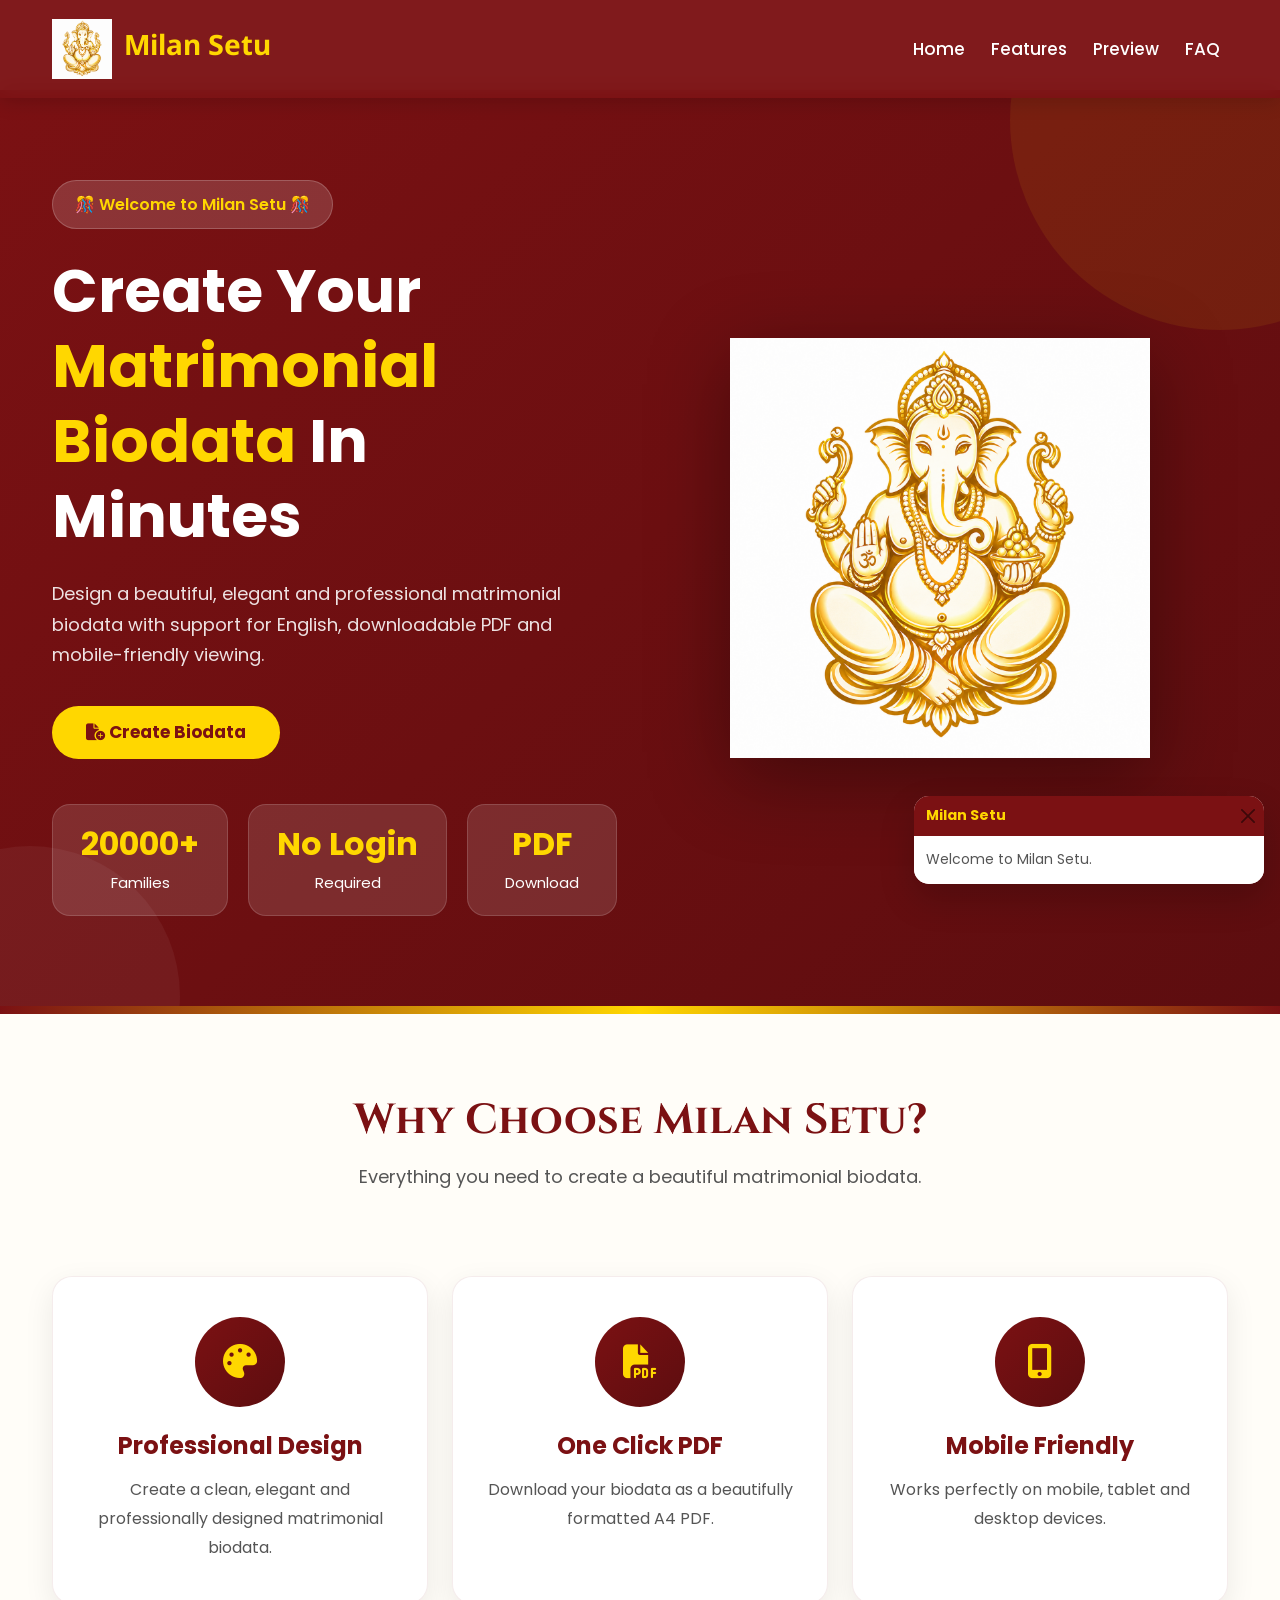
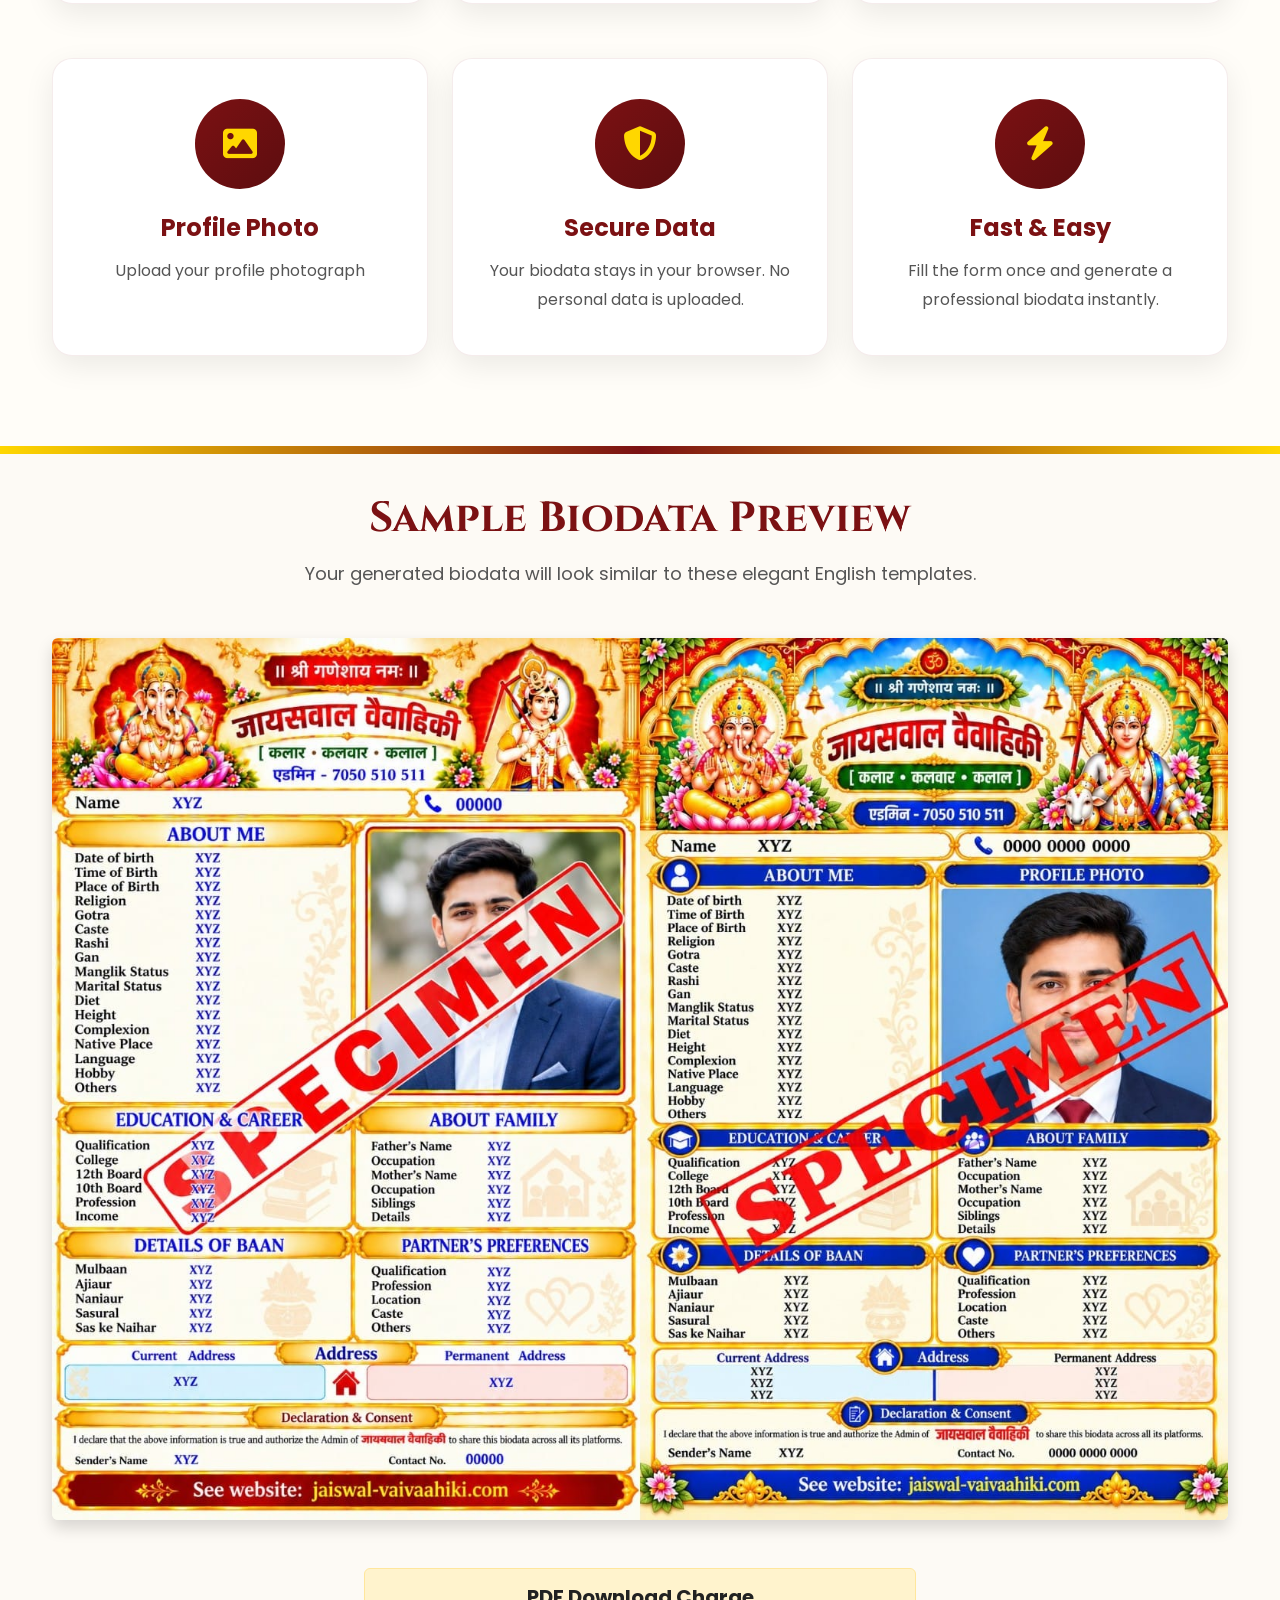
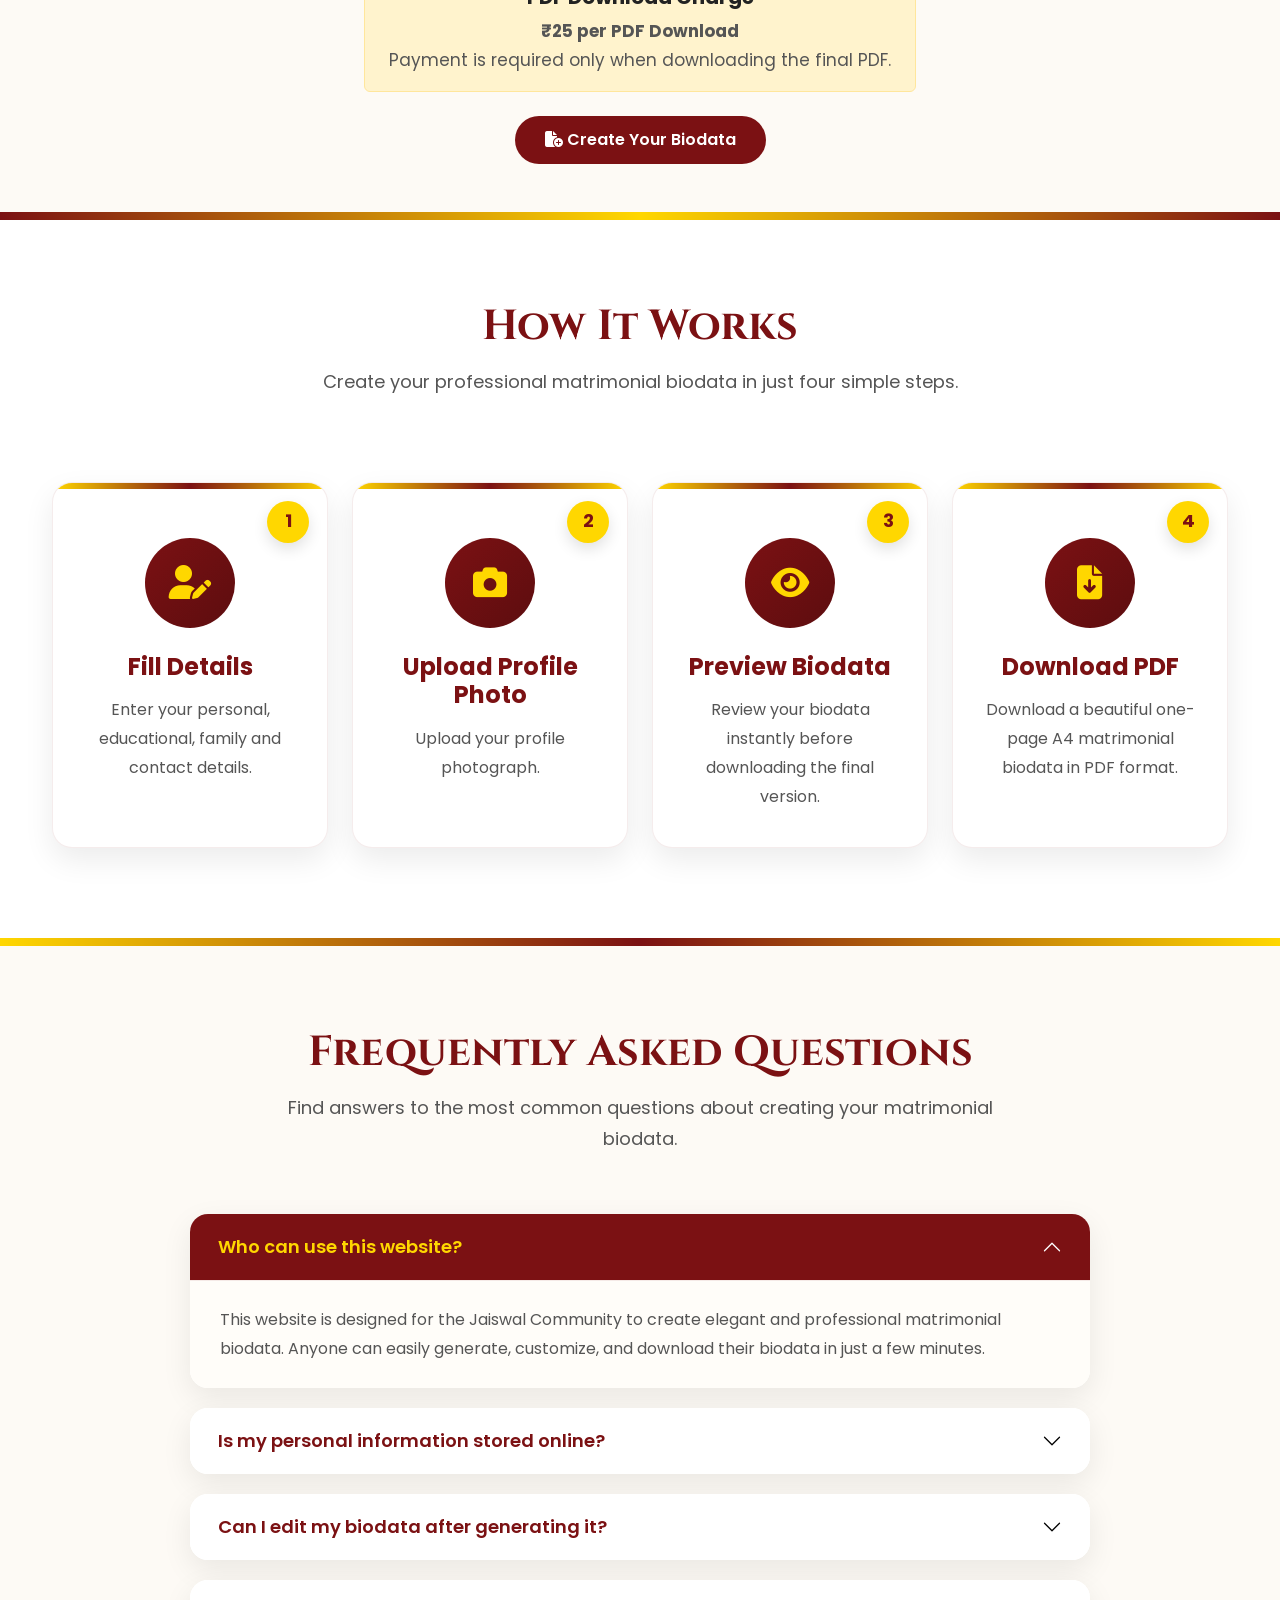
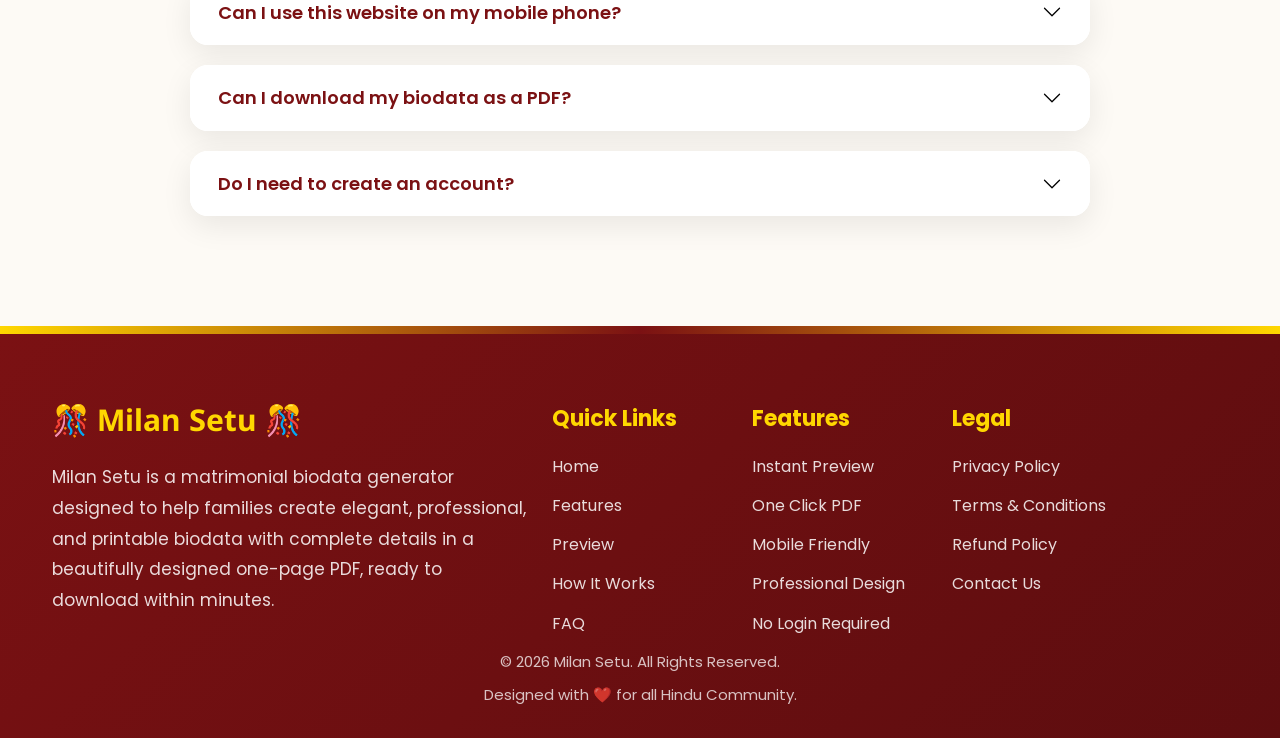
==== commit 9678dca1: "Upload Milan Setu frontend code" ====
--- a/index.html
+++ b/index.html
@@ -1,3553 +1,3844 @@
-<!DOCTYPE html>
-<html lang="en">
-
-<head>
-
-    <meta name="google-site-verification" content="Rh4KZaxr3ctXNrvrL9UJQc4U3MmZa6NPbS32sQq7ZI4" />
-
-    <!-- ==========================
-            BASIC META TAGS
-    =========================== -->
-
-    <meta charset="UTF-8">
-
-    <meta name="viewport"
-          content="width=device-width, initial-scale=1.0">
-
-    <meta http-equiv="X-UA-Compatible"
-          content="IE=edge">
-
-    <meta name="description"
-          content="Milan Setu - Matrimonial Biodata Generator">
-
-    <meta name="keywords"
-      content="Matrimonial, Biodata, Hindu, Marriage, Biodata Generator, Milan Setu">
-
-    <meta name="author"
-          content="Milan Setu">
-
-    <title>Milan Setu | Matrimonial Biodata Generator</title>
-
-
-
-
-
-    <!-- ==========================
-            OPEN GRAPH META TAGS
-    ========================== -->
-
-    <meta property="og:title"
-          content="Milan Setu | Matrimonial Biodata Generator">
-
-    <meta property="og:description"
-          content="Create a beautiful matrimonial biodata in Hindi and English with PDF download support.">
-
-    <meta property="og:type"
-          content="website">
-
-    <meta property="og:url"
-      content="https://milansetu.netlify.app">
-
-    <meta property="og:image"
-      content="https://milansetu.netlify.app/assets/images/logo/ganesha.png">
-
-    <meta property="og:site_name"
-          content="Milan Setu">
-
-    <!-- ==========================
-            TWITTER CARD META TAGS
-    ========================== -->
-
-    <meta name="twitter:card"
-          content="summary_large_image">
-
-    <meta name="twitter:title"
-          content="Milan Setu | Matrimonial Biodata Generator">
-
-    <meta name="twitter:description"
-          content="Create a beautiful matrimonial biodata in Hindi and English with PDF download support.">
-
-    <meta name="twitter:image"
-          content="https://milansetu.netlify.app/assets/images/logo/ganesha.png">
-
-    <meta name="twitter:site"
-          content="">
-
-
-
-    <!-- ==========================
-            FAVICON
-    ========================== -->
-
-    <link rel="icon"
-          type="image/x-icon"
-          href="assets/images/favicon/favicon.ico">
-
-    <link rel="icon"
-          type="image/png"
-          sizes="32x32"
-          href="assets/images/favicon/favicon-32x32.png">
-
-    <link rel="icon"
-          type="image/png"
-          sizes="16x16"
-          href="assets/images/favicon/favicon-16x16.png">
-
-    <link rel="apple-touch-icon"
-          sizes="180x180"
-          href="assets/images/favicon/apple-touch-icon.png">
-
-
-    <!-- ==========================
-        APPLE TOUCH ICON
-    ========================== -->
-
-    <link rel="apple-touch-icon"
-          sizes="180x180"
-          href="assets/images/favicon/apple-touch-icon.png">
-
-    <!-- ==========================
-        THEME COLOR
-    ========================== -->
-
-    <meta name="theme-color"
-          content="#b35a1f">
-
-    <meta name="msapplication-TileColor"
-          content="#b35a1f">
-
-    <meta name="apple-mobile-web-app-status-bar-style"
-          content="default">
-
-    <meta name="apple-mobile-web-app-capable"
-          content="yes">
-
-    <!-- ==========================
-        STRUCTURED DATA
-    ========================== -->
-
-    <script type="application/ld+json">
-
-    {
-
-        "@context": "https://schema.org",
-
-        "@type": "WebSite",
-
-        "name": "Milan Setu",
-
-        "alternateName": "Milan Setu Matrimonial Biodata Generator",
-
-        "url": "https://milansetu.netlify.app",
-
-        "description": "Create beautiful, professional matrimonial biodata in Hindi and English with photo upload and PDF download support.",
-
-        "publisher": {
-
-            "@type": "Organization",
-
-            "name": "Milan Setu",
-
-            "logo": {
-
-                "@type": "ImageObject",
-
-                "url": "https://milansetu.netlify.app/assets/images/logo/ganesha.png"
-
-            }
-
-        },
-
-        "inLanguage": [
-
-            "en",
-
-            "hi"
-
-        ],
-
-        "potentialAction": {
-
-            "@type": "SearchAction",
-
-            "target": "https://milansetu.netlify.app/?q={search_term_string}",
-
-            "query-input": "required name=search_term_string"
-
-        }
-
-    }
-
-    </script>
-
-    <!-- ==========================
-        CANONICAL URL
-    ========================== -->
-
-    <link rel="canonical"
-      href="https://milansetu.netlify.app/">
-
-    <!-- ==========================
-        ROBOTS META TAG
-    ========================== -->
-
-    <meta name="robots"
-          content="index, follow">
-
-    <meta name="googlebot"
-          content="index, follow">
-
-    <meta name="bingbot"
-          content="index, follow">
-
-
-
-
-
-    <!-- ==========================
-            GOOGLE FONTS
-    ========================== -->
-
-
-
-    <link rel="preconnect"
-          href="https://fonts.googleapis.com">
-
-    <link rel="preconnect"
-          href="https://fonts.gstatic.com"
-          crossorigin>
-
-    <link href="https://fonts.googleapis.com/css2?family=Cinzel:wght@400;600;700&family=Poppins:wght@300;400;500;600;700&family=Noto+Sans+Devanagari:wght@400;500;600;700&display=swap"
-          rel="stylesheet">
-
-    <!-- ==========================
-            BOOTSTRAP CSS
-    =========================== -->
-
-    <link href="https://cdn.jsdelivr.net/npm/bootstrap@5.3.7/dist/css/bootstrap.min.css"
-          rel="stylesheet">
-
-    <link href="https://fonts.googleapis.com/css2?family=Cormorant+Garamond:wght@700&display=swap" rel="stylesheet">
-
-    <!-- ==========================
-            FONT AWESOME
-    =========================== -->
-
-    <link rel="stylesheet"
-          href="https://cdnjs.cloudflare.com/ajax/libs/font-awesome/6.7.2/css/all.min.css">
-
-    <!-- ==========================
-            CUSTOM CSS
-    =========================== -->
-
-    <link rel="stylesheet"
-          href="css/style.css">
-
-    <link rel="stylesheet"
-          href="css/responsive.css">
-
-    <link rel="stylesheet"
-          href="css/print.css">
-
-</head>
-
-<body>
-
-<!-- =========================================================
-                    WEBSITE STARTS HERE
-========================================================== -->
-
-<header>
-
-    <!-- ==========================
-            NAVIGATION BAR
-    =========================== -->
-
-    <nav class="navbar navbar-expand-lg custom-navbar">
-
-        <div class="container">
-
-            <!-- Logo -->
-
-            <a class="navbar-brand d-flex align-items-center"
-               href="#">
-
-                <img src="assets/images/logo/ganesha.png"
-                     alt="Logo"
-                     class="logo">
-
-                <span class="logo-text">
-
-                    Milan Setu
-
-                </span>
-
-            </a>
-
-            <!-- Mobile Menu -->
-
-            <button class="navbar-toggler"
-                    type="button"
-                    data-bs-toggle="collapse"
-                    data-bs-target="#navbarMenu">
-
-                <span class="navbar-toggler-icon"></span>
-
-            </button>
-
-            <!-- Menu -->
-
-            <div class="collapse navbar-collapse"
-                 id="navbarMenu">
-
-                <ul class="navbar-nav ms-auto">
-
-                    <li class="nav-item">
-
-                        <a class="nav-link active"
-                           href="#hero">
-
-                            Home
-
-                        </a>
-
-                    </li>
-
-                    <li class="nav-item">
-
-                        <a class="nav-link"
-                           href="#features">
-
-                            Features
-
-                        </a>
-
-                    </li>
-
-                    <li class="nav-item">
-
-                        <a class="nav-link"
-                           href="#preview">
-
-                            Preview
-
-                        </a>
-
-                    </li>
-
-                    <li class="nav-item">
-
-                        <a class="nav-link"
-                           href="#faq">
-
-                            FAQ
-
-                        </a>
-
-                    </li>
-
-                </ul>
-
-            </div>
-
-        </div>
-
-    </nav>
-
-</header>
-
-<main>
-
-    <!-- ==========================================================
-                            HERO SECTION
-    =========================================================== -->
-
-    <section id="hero" class="hero-section">
-
-        <div class="container">
-
-            <div class="row align-items-center">
-
-                <!-- ================= Left Side ================= -->
-
-                <div class="col-lg-6">
-
-                    <div class="hero-content">
-
-                        <span class="hero-badge">
-
-                            🎊 Welcome to Milan Setu 🎊
-
-                        </span>
-
-                        <h1>
-
-                            Create Your
-
-                            <span class="highlight">
-
-                                Matrimonial Biodata
-
-                            </span>
-
-                            In Minutes
-
-                        </h1>
-
-                        <p>
-
-                            Design a beautiful, elegant and professional
-                            matrimonial biodata with support for Hindi,
-                            English, downloadable PDF and mobile-friendly
-                            viewing.
-
-                        </p>
-
-                        <div class="hero-buttons">
-
-                            <button
-                                    class="btn btn-primary"
-                                    id="createBiodataBtn">
-
-                                <i class="fa-solid fa-file-circle-plus"></i>
-
-                                Create Biodata
-
-                            </button>
-
-                            <button
-                                    class="btn btn-outline-light"
-                                    id="learnMoreBtn">
-
-                                Learn More
-
-                            </button>
-
-                        </div>
-
-                        <!-- Statistics -->
-
-                        <div class="hero-stats">
-
-                            <div class="stat-card">
-
-                                <h2>
-
-                                    20000+
-
-                                </h2>
-
-                                <p>
-
-                                    Families
-
-                                </p>
-
-                            </div>
-
-                            <div class="stat-card">
-
-                                <h2>
-
-                                    No Login
-
-                                </h2>
-
-                                <p>
-
-                                    Required
-
-                                </p>
-
-                            </div>
-
-                            <div class="stat-card">
-
-                                <h2>
-
-                                    PDF
-
-                                </h2>
-
-                                <p>
-
-                                    Download
-
-                                </p>
-
-                            </div>
-
-                        </div>
-
-                    </div>
-
-                </div>
-
-                <!-- ================= Right Side ================= -->
-
-                <div class="col-lg-6">
-
-                    <div class="hero-image">
-
-                        <img
-                                src="assets/images/logo/ganesha.png"
-                                alt="Lord Ganesha">
-
-                    </div>
-
-                </div>
-
-            </div>
-
-        </div>
-
-    </section>
-
-        <!-- ==========================================================
-                        FEATURES SECTION
-    =========================================================== -->
-
-    <section id="features" class="features-section">
-
-        <div class="container">
-
-            <!-- Section Heading -->
-
-            <div class="section-heading text-center">
-
-                <h2>
-
-                    Why Choose Milan Setu?
-
-                </h2>
-
-                <p>
-
-                    Everything you need to create a beautiful matrimonial biodata.
-
-                </p>
-
-            </div>
-
-            <!-- Features -->
-
-            <div class="row g-4 mt-4">
-
-                <!-- Feature 1 -->
-
-                <div class="col-lg-4 col-md-6">
-
-                    <div class="feature-card">
-
-                        <i class="fa-solid fa-palette feature-icon"></i>
-
-                        <h4>
-
-                            Professional Design
-
-                        </h4>
-
-                        <p>
-
-                            Create a clean, elegant and professionally designed matrimonial biodata.
-
-                        </p>
-
-                    </div>
-
-                </div>
-
-                <!-- Feature 2 -->
-
-                <div class="col-lg-4 col-md-6">
-
-                    <div class="feature-card">
-
-                        <i class="fa-solid fa-file-pdf feature-icon"></i>
-
-                        <h4>
-
-                            One Click PDF
-
-                        </h4>
-
-                        <p>
-
-                            Download your biodata as a beautifully formatted A4 PDF.
-
-                        </p>
-
-                    </div>
-
-                </div>
-
-                <!-- Feature 3 -->
-
-                <div class="col-lg-4 col-md-6">
-
-                    <div class="feature-card">
-
-                        <i class="fa-solid fa-mobile-screen-button feature-icon"></i>
-
-                        <h4>
-
-                            Mobile Friendly
-
-                        </h4>
-
-                        <p>
-
-                            Works perfectly on mobile, tablet and desktop devices.
-
-                        </p>
-
-                    </div>
-
-                </div>
-
-                <!-- Feature 4 -->
-
-                <div class="col-lg-4 col-md-6">
-
-                    <div class="feature-card">
-
-                        <i class="fa-solid fa-image feature-icon"></i>
-
-                        <h4>
-
-                            Profile Photo
-
-                        </h4>
-
-                        <p>
-
-                            Upload your profile photograph
-
-                        </p>
-
-                    </div>
-
-                </div>
-
-                <!-- Feature 5 -->
-
-                <div class="col-lg-4 col-md-6">
-
-                    <div class="feature-card">
-
-                        <i class="fa-solid fa-shield-halved feature-icon"></i>
-
-                        <h4>
-
-                            Secure Data
-
-                        </h4>
-
-                        <p>
-
-                            Your biodata stays in your browser. No personal data is uploaded.
-
-                        </p>
-
-                    </div>
-
-                </div>
-
-                <!-- Feature 6 -->
-
-                <div class="col-lg-4 col-md-6">
-
-                    <div class="feature-card">
-
-                        <i class="fa-solid fa-bolt feature-icon"></i>
-
-                        <h4>
-
-                            Fast & Easy
-
-                        </h4>
-
-                        <p>
-
-                            Fill the form once and generate a professional biodata instantly.
-
-                        </p>
-
-                    </div>
-
-                </div>
-
-            </div>
-
-        </div>
-
-    </section>
-
-
-
-        <!-- ==========================================================
-                    SAMPLE BIODATA PREVIEW
-    =========================================================== -->
-
-    <section id="preview" class="preview-section py-5">
-
-        <div class="container">
-
-            <div class="section-heading text-center mb-5">
-
-                <h2>Sample Biodata Preview</h2>
-
-                <p>
-                    Your generated biodata will look similar to this elegant template.
-                </p>
-
-            </div>
-
-            <div class="text-center">
-
-                <img
-                    src="assets/template1.png"
-                    alt="Sample Biodata Template"
-                    class="img-fluid shadow rounded preview-template">
-
-            </div>
-
-            <div class="text-center mt-5">
-
-                <div class="alert alert-warning d-inline-block px-4 py-3 mb-4">
-
-                    <h5 class="mb-2">
-
-                        PDF Download Charge
-
-                    </h5>
-
-                    <p class="mb-0">
-
-                        <strong>₹25 per PDF Download</strong><br>
-
-                        Payment is required only when downloading the final PDF.
-
-                    </p>
-
-                </div>
-
-                <br>
-
-                <button
-                    class="btn btn-primary btn-lg"
-                    id="previewCreateBtn">
-
-                    <i class="fa-solid fa-file-circle-plus"></i>
-
-                    Create Your Biodata
-
-                </button>
-
-            </div>
-
-        </div>
-
-    </section>
-
-        <!-- ==========================================================
-                        HOW IT WORKS SECTION
-    =========================================================== -->
-
-    <section id="how-it-works" class="how-section">
-
-        <div class="container">
-
-            <!-- Section Heading -->
-
-            <div class="section-heading text-center">
-
-                <h2>
-
-                    How It Works
-
-                </h2>
-
-                <p>
-
-                    Create your professional matrimonial biodata in just four simple steps.
-
-                </p>
-
-            </div>
-
-            <div class="row g-4 mt-4">
-
-                <!-- Step 1 -->
-
-                <div class="col-lg-3 col-md-6">
-
-                    <div class="step-card">
-
-                        <div class="step-number">
-
-                            1
-
-                        </div>
-
-                        <div class="step-icon">
-
-                            <i class="fa-solid fa-user-pen"></i>
-
-                        </div>
-
-                        <h4>
-
-                            Fill Details
-
-                        </h4>
-
-                        <p>
-
-                            Enter your personal, educational, family and contact details.
-
-                        </p>
-
-                    </div>
-
-                </div>
-
-                <!-- Step 2 -->
-
-                <div class="col-lg-3 col-md-6">
-
-                    <div class="step-card">
-
-                        <div class="step-number">
-
-                            2
-
-                        </div>
-
-                        <div class="step-icon">
-
-                            <i class="fa-solid fa-camera"></i>
-
-                        </div>
-
-                        <h4>
-
-                            Upload Profile Photo
-
-                        </h4>
-
-                        <p>
-
-                            Upload your profile photograph
-
-                        </p>
-
-                    </div>
-
-                </div>
-
-                <!-- Step 3 -->
-
-                <div class="col-lg-3 col-md-6">
-
-                    <div class="step-card">
-
-                        <div class="step-number">
-
-                            3
-
-                        </div>
-
-                        <div class="step-icon">
-
-                            <i class="fa-solid fa-eye"></i>
-
-                        </div>
-
-                        <h4>
-
-                            Preview Biodata
-
-                        </h4>
-
-                        <p>
-
-                            Review your biodata instantly before downloading the final version.
-
-                        </p>
-
-                    </div>
-
-                </div>
-
-                <!-- Step 4 -->
-
-                <div class="col-lg-3 col-md-6">
-
-                    <div class="step-card">
-
-                        <div class="step-number">
-
-                            4
-
-                        </div>
-
-                        <div class="step-icon">
-
-                            <i class="fa-solid fa-file-arrow-down"></i>
-
-                        </div>
-
-                        <h4>
-
-                            Download PDF
-
-                        </h4>
-
-                        <p>
-
-                            Download a beautiful one-page A4 matrimonial biodata in PDF format.
-
-                        </p>
-
-                    </div>
-
-                </div>
-
-            </div>
-
-        </div>
-
-    </section>
-
-        <!-- ==========================================================
-                            FAQ SECTION
-    =========================================================== -->
-
-    <section id="faq" class="faq-section">
-
-        <div class="container">
-
-            <!-- Section Heading -->
-
-            <div class="section-heading text-center">
-
-                <h2>
-
-                    Frequently Asked Questions
-
-                </h2>
-
-                <p>
-
-                    Find answers to the most common questions about creating your matrimonial biodata.
-
-                </p>
-
-            </div>
-
-            <div class="accordion mt-5"
-                 id="faqAccordion">
-
-                <!-- FAQ 1 -->
-
-                <div class="accordion-item">
-
-                    <h2 class="accordion-header"
-                        id="headingOne">
-
-                        <button class="accordion-button"
-                                type="button"
-                                data-bs-toggle="collapse"
-                                data-bs-target="#collapseOne"
-                                aria-expanded="true"
-                                aria-controls="collapseOne">
-
-                            Who can use this website?
-
-                        </button>
-
-                    </h2>
-
-                    <div id="collapseOne"
-                         class="accordion-collapse collapse show"
-                         data-bs-parent="#faqAccordion">
-
-                        <div class="accordion-body">
-
-                            This website is designed for all Hindu families to create elegant and professional matrimonial biodata. Anyone can easily generate, customize, and download their biodata in just a few minutes.
-
-                        </div>
-
-                    </div>
-
-                </div>
-
-                <!-- FAQ 2 -->
-
-                <div class="accordion-item">
-
-                    <h2 class="accordion-header"
-                        id="headingTwo">
-
-                        <button class="accordion-button collapsed"
-                                type="button"
-                                data-bs-toggle="collapse"
-                                data-bs-target="#collapseTwo"
-                                aria-expanded="false"
-                                aria-controls="collapseTwo">
-
-                            Is my personal information stored online?
-
-                        </button>
-
-                    </h2>
-
-                    <div id="collapseTwo"
-                         class="accordion-collapse collapse"
-                         data-bs-parent="#faqAccordion">
-
-                        <div class="accordion-body">
-
-                            No. Your information remains in your browser while you use the website. It is not uploaded to any server.
-
-                        </div>
-
-                    </div>
-
-                </div>
-
-                <!-- FAQ 3 -->
-
-                <div class="accordion-item">
-
-                    <h2 class="accordion-header"
-                        id="headingThree">
-
-                        <button class="accordion-button collapsed"
-                                type="button"
-                                data-bs-toggle="collapse"
-                                data-bs-target="#collapseThree"
-                                aria-expanded="false"
-                                aria-controls="collapseThree">
-
-                            Can I edit my biodata after generating it?
-
-                        </button>
-
-                    </h2>
-
-                    <div id="collapseThree"
-                         class="accordion-collapse collapse"
-                         data-bs-parent="#faqAccordion">
-
-                        <div class="accordion-body">
-
-                            Yes. You can update your details at any time before downloading the final PDF.
-
-                        </div>
-
-                    </div>
-
-                </div>
-
-                <!-- FAQ 4 -->
-
-                <div class="accordion-item">
-
-                    <h2 class="accordion-header"
-                        id="headingFour">
-
-                        <button class="accordion-button collapsed"
-                                type="button"
-                                data-bs-toggle="collapse"
-                                data-bs-target="#collapseFour"
-                                aria-expanded="false"
-                                aria-controls="collapseFour">
-
-                            Can I use this website on my mobile phone?
-
-                        </button>
-
-                    </h2>
-
-                    <div id="collapseFour"
-                         class="accordion-collapse collapse"
-                         data-bs-parent="#faqAccordion">
-
-                        <div class="accordion-body">
-
-                            Yes. The website is fully responsive and works smoothly on mobile phones, tablets and desktops.
-
-                        </div>
-
-                    </div>
-
-                </div>
-
-                <!-- FAQ 5 -->
-
-                <div class="accordion-item">
-
-                    <h2 class="accordion-header"
-                        id="headingFive">
-
-                        <button class="accordion-button collapsed"
-                                type="button"
-                                data-bs-toggle="collapse"
-                                data-bs-target="#collapseFive"
-                                aria-expanded="false"
-                                aria-controls="collapseFive">
-
-                            Can I download my biodata as a PDF?
-
-                        </button>
-
-                    </h2>
-
-                    <div id="collapseFive"
-                         class="accordion-collapse collapse"
-                         data-bs-parent="#faqAccordion">
-
-                        <div class="accordion-body">
-
-                            Yes. Once your biodata is ready, you can download it as a high-quality A4 PDF with a single click.
-
-                        </div>
-
-                    </div>
-
-                </div>
-
-                <!-- FAQ 6 -->
-
-                <div class="accordion-item">
-
-                    <h2 class="accordion-header"
-                        id="headingSix">
-
-                        <button class="accordion-button collapsed"
-                                type="button"
-                                data-bs-toggle="collapse"
-                                data-bs-target="#collapseSix"
-                                aria-expanded="false"
-                                aria-controls="collapseSix">
-
-                            Do I need to create an account?
-
-                        </button>
-
-                    </h2>
-
-                    <div id="collapseSix"
-                         class="accordion-collapse collapse"
-                         data-bs-parent="#faqAccordion">
-
-                        <div class="accordion-body">
-
-                            No. No registration or login is required. Simply fill in your details and generate your biodata.
-
-                        </div>
-
-                    </div>
-
-                </div>
-
-            </div>
-
-        </div>
-
-    </section>
-
-        <!-- ==========================================================
-                            FOOTER SECTION
-    =========================================================== -->
-
-    <footer id="footer" class="footer-section">
-
-        <div class="container">
-
-            <div class="row gy-5">
-
-                <!-- ==========================================
-                            ABOUT
-                =========================================== -->
-
-                <div class="col-lg-4 col-md-6">
-
-                    <div class="footer-box">
-
-                        <h3>
-
-                            🎊 Milan Setu 🎊
-
-                        </h3>
-
-                        <p>
-
-                            Milan Setu is a matrimonial biodata generator designed to help families create elegant, professional, and printable biodata with complete details in a beautifully designed one-page PDF, ready to download within minutes.
-
-                        </p>
-
-                    </div>
-
-                </div>
-
-                <!-- ==========================================
-                            QUICK LINKS
-                =========================================== -->
-
-                <div class="col-lg-3 col-md-6">
-
-                    <div class="footer-box">
-
-                        <h5>
-
-                            Quick Links
-
-                        </h5>
-
-                        <ul class="footer-links">
-
-                            <li>
-
-                                <a href="#hero">
-
-                                    Home
-
-                                </a>
-
-                            </li>
-
-                            <li>
-
-                                <a href="#features">
-
-                                    Features
-
-                                </a>
-
-                            </li>
-
-                            <li>
-
-                                <a href="#preview">
-
-                                    Preview
-
-                                </a>
-
-                            </li>
-
-                            <li>
-
-                                <a href="#how-it-works">
-
-                                    How It Works
-
-                                </a>
-
-                            </li>
-
-                            <li>
-
-                                <a href="#faq">
-
-                                    FAQ
-
-                                </a>
-
-                            </li>
-
-
-                        </ul>
-
-                    </div>
-
-                </div>
-
-                <!-- ==========================================
-                            FEATURES
-                =========================================== -->
-
-                <div class="col-lg-3 col-md-6">
-
-                    <div class="footer-box">
-
-                        <h5>
-
-                            Features
-
-                        </h5>
-
-                        <ul class="footer-links">
-
-                            <li>
-
-                                Instant Preview
-
-                            </li>
-
-                            <li>
-
-                                One Click PDF
-
-                            </li>
-
-                            <li>
-
-                                Mobile Friendly
-
-                            </li>
-
-                            <li>
-
-                                Professional Design
-
-                            </li>
-
-                            <li>
-
-                                No Login Required
-
-                            </li>
-
-                        </ul>
-
-                    </div>
-
-                </div>
-
-                <!-- ==========================================
-                            LEGAL
-                ========================================== -->
-
-                <div class="col-lg-2 col-md-6">
-
-                    <div class="footer-box">
-
-                        <h5>
-
-                            Legal
-
-                        </h5>
-
-                        <ul class="footer-links">
-
-                            <li>
-                                <a href="privacy.html">
-                                    Privacy Policy
-                                </a>
-                            </li>
-
-                            <li>
-                                <a href="terms.html">
-                                    Terms & Conditions
-                                </a>
-                            </li>
-
-                            <li>
-                                <a href="refund.html">
-                                    Refund Policy
-                                </a>
-                            </li>
-
-                            <li>
-                                <a href="contact.html">
-                                    Contact Us
-                                </a>
-                            </li>
-
-                        </ul>
-
-                    </div>
-
-                </div>
-
-
-
-            <!-- ==========================================
-                        COPYRIGHT
-            =========================================== -->
-
-            <div class="footer-bottom text-center">
-
-                <p>
-
-                    © 2026 Milan Setu. All Rights Reserved.
-
-                </p>
-
-                <p>
-
-                    Designed with ❤️ for all Hindu Community.
-
-                </p>
-
-            </div>
-
-        </div>
-
-    </footer>
-
-    <!-- ==========================================================
-                BIODATA FORM CONTAINER
-    =========================================================== -->
-
-    <section id="biodataFormSection"
-             class="biodata-form-section d-none">
-
-        <div class="container">
-
-            <!-- ==========================================
-                        FORM HEADER
-            =========================================== -->
-
-            <div class="section-heading text-center">
-
-                <h2>
-
-                    Create Your Biodata
-
-                </h2>
-
-                <p>
-
-                    Complete each step to generate your professional matrimonial biodata.
-
-                </p>
-
-            </div>
-
-            <!-- ==========================================
-                        PROGRESS BAR
-            =========================================== -->
-
-            <div class="form-progress">
-
-                <div class="progress"
-                     style="height:12px;">
-
-                    <div id="formProgressBar"
-                         class="progress-bar bg-success"
-                         role="progressbar"
-                         style="width:12.5%;">
-
-                        1 / 8
-
-                    </div>
-
-                </div>
-
-            </div>
-
-            <!-- ==========================================
-                        MULTI STEP FORM
-            =========================================== -->
-
-            <div id="multiStepForm">
-
-                <!-- ======================================
-                            STEP 1
-                ====================================== -->
-
-                <div class="form-step active-step"
-                     data-step="1">
-
-                    <!-- ==========================================
-                                PERSONAL DETAILS
-                    =========================================== -->
-
-                    <div class="form-card">
-
-                        <div class="form-card-header">
-
-                            <h3>
-                                👤 Personal Details
-                            </h3>
-
-                            <p>
-                                Fill your personal details.
-                            </p>
-
-                        </div>
-
-                        <div class="row g-4">
-
-                            <!-- Full Name -->
-
-                            <div class="col-md-6">
-
-                                <label for="fullName" class="form-label">
-                                    Full Name
-                                </label>
-
-                                <input
-                                    type="text"
-                                    id="fullName"
-                                    maxlength="20"
-                                    class="form-control"
-                                    placeholder="Enter your full name">
-                                <small id="fullNameCounter" class="text-muted">
-                                    20 characters remaining
-                                </small>
-
-                            </div>
-
-                            <!-- Date Of Birth -->
-
-                            <div class="col-md-6">
-
-                                <label for="dob" class="form-label">
-                                    Date Of Birth
-                                </label>
-
-                                <input
-                                    type="date"
-                                    id="dob"
-                                    class="form-control">
-
-                            </div>
-
-                            <!-- Time Of Birth -->
-
-                            <div class="col-md-6">
-
-                                <label class="form-label">
-                                    Time Of Birth
-                                </label>
-
-                                <div class="row">
-
-                                <div class="col-md-4">
-
-                                    <label class="form-label">
-                                        Hour
-                                    </label>
-
-                                    <select
-                                        class="form-select"
-                                        id="birthHour">
-
-                                        <option value="">Hour</option>
-
-                                        <option>1</option>
-                                        <option>2</option>
-                                        <option>3</option>
-                                        <option>4</option>
-                                        <option>5</option>
-                                        <option>6</option>
-                                        <option>7</option>
-                                        <option>8</option>
-                                        <option>9</option>
-                                        <option>10</option>
-                                        <option>11</option>
-                                        <option>12</option>
-
-                                    </select>
-
-                                </div>
-
-
-                                <div class="col-md-4">
-
-                                    <label class="form-label">
-                                        Minute
-                                    </label>
-
-                                    <select
-                                        class="form-select"
-                                        id="birthMinute">
-
-                                        <option value="">Minute</option>
-
-                                        <option>00</option>
-                                        <option>01</option>
-                                        <option>02</option>
-                                        <option>03</option>
-                                        <option>04</option>
-                                        <option>05</option>
-                                        <option>06</option>
-                                        <option>07</option>
-                                        <option>08</option>
-                                        <option>09</option>
-                                        <option>10</option>
-                                        <option>11</option>
-                                        <option>12</option>
-                                        <option>13</option>
-                                        <option>14</option>
-                                        <option>15</option>
-                                        <option>16</option>
-                                        <option>17</option>
-                                        <option>18</option>
-                                        <option>19</option>
-                                        <option>20</option>
-                                        <option>21</option>
-                                        <option>22</option>
-                                        <option>23</option>
-                                        <option>24</option>
-                                        <option>25</option>
-                                        <option>26</option>
-                                        <option>27</option>
-                                        <option>28</option>
-                                        <option>29</option>
-                                        <option>30</option>
-                                        <option>31</option>
-                                        <option>32</option>
-                                        <option>33</option>
-                                        <option>34</option>
-                                        <option>35</option>
-                                        <option>36</option>
-                                        <option>37</option>
-                                        <option>38</option>
-                                        <option>39</option>
-                                        <option>40</option>
-                                        <option>41</option>
-                                        <option>42</option>
-                                        <option>43</option>
-                                        <option>44</option>
-                                        <option>45</option>
-                                        <option>46</option>
-                                        <option>47</option>
-                                        <option>48</option>
-                                        <option>49</option>
-                                        <option>50</option>
-                                        <option>51</option>
-                                        <option>52</option>
-                                        <option>53</option>
-                                        <option>54</option>
-                                        <option>55</option>
-                                        <option>56</option>
-                                        <option>57</option>
-                                        <option>58</option>
-                                        <option>59</option>
-
-                                    </select>
-
-                                </div>
-
-
-                                <div class="col-md-4">
-
-                                    <label class="form-label">
-                                        AM / PM
-                                    </label>
-
-                                    <select
-                                        class="form-select"
-                                        id="birthPeriod">
-
-                                        <option value="">AM / PM</option>
-
-                                        <option>AM</option>
-
-                                        <option>PM</option>
-
-                                    </select>
-
-                                </div>
-
-                            </div>
-
-                            </div>
-
-                            <!-- Place Of Birth -->
-
-                            <div class="col-md-6">
-
-                                <label for="placeOfBirth" class="form-label">
-                                    Place Of Birth
-                                </label>
-
-                                <input
-                                    type="text"
-                                    id="placeOfBirth"
-                                    maxlength="25"
-                                    class="form-control"
-                                    placeholder="Enter place of birth">
-                                <small id="placeOfBirthCounter" class="text-muted">
-                                    25 characters remaining
-                                </small>
-
-                            </div>
-
-                            <!-- Religion -->
-
-                            <div class="col-md-6">
-
-                                <label
-                                    for="religion"
-                                    class="form-label">
-
-                                    Religion
-
-                                </label>
-
-                                <input
-                                    type="text"
-                                    id="religion"
-                                    maxlength="25"
-                                    class="form-control"
-                                    placeholder="Enter Religion">
-
-                                <small
-                                    id="religionCounter"
-                                    class="text-muted">
-
-                                    25 characters remaining
-
-                                </small>
-
-                            </div>
-
-                            <!-- Gotra -->
-
-                            <div class="col-md-6">
-
-                                <label for="gotra" class="form-label">
-                                    Gotra
-                                </label>
-
-                                <input
-                                    type="text"
-                                    id="gotra"
-                                    maxlength="25"
-                                    class="form-control"
-                                    placeholder="Enter Gotra">
-
-                                <small
-                                    id="gotraCounter"
-                                    class="text-muted">
-
-                                    25 characters remaining
-
-                                </small>
-
-                            </div>
-
-                            <!-- Rashi -->
-
-                            <div class="col-md-6">
-
-                                <label
-                                    for="rashi"
-                                    class="form-label">
-
-                                    Rashi
-
-                                </label>
-
-                                <input
-                                    type="text"
-                                    id="rashi"
-                                    maxlength="25"
-                                    class="form-control"
-                                    placeholder="Enter Rashi">
-
-                                <small
-                                    id="rashiCounter"
-                                    class="text-muted">
-
-                                    25 characters remaining
-
-                                </small>
-
-                            </div>
-
-                            <!-- Gan -->
-
-                            <div class="col-md-6">
-
-                                <label for="gan" class="form-label">
-                                    Gan
-                                </label>
-
-                                <select
-                                    id="gan"
-                                    class="form-select">
-
-                                    <option value="">
-                                        Select Gan
-                                    </option>
-
-                                    <option>Dev</option>
-
-                                    <option>Manushya</option>
-
-                                    <option>Rakshas</option>
-
-                                </select>
-
-                            </div>
-
-
-                            <!-- Height -->
-
-                            <div class="col-md-6">
-
-                                <label for="height" class="form-label">
-                                    Height
-                                </label>
-
-                                <input
-                                    type="text"
-                                    id="height"
-                                    maxlength="25"
-                                    class="form-control"
-                                    placeholder="e.g. 5'8&quot;">
-
-                                <small id="heightCounter" class="text-muted">
-                                    25 characters remaining
-                                </small>
-
-                            </div>
-
-                            <!-- Complexion -->
-
-                            <div class="col-md-6">
-
-                                <label for="complexion" class="form-label">
-                                    Complexion
-                                </label>
-
-                                <input
-                                    type="text"
-                                    id="complexion"
-                                    maxlength="25"
-                                    class="form-control"
-                                    placeholder="Enter complexion">
-
-                                <small id="complexionCounter" class="text-muted">
-                                    25 characters remaining
-                                </small>
-
-                            </div>
-
-                            <!-- Marital Status -->
-
-                            <div class="col-md-6">
-
-                                <label for="maritalStatus" class="form-label">
-                                    Marital Status
-                                </label>
-
-                                <select
-                                    id="maritalStatus"
-                                    class="form-select">
-
-                                    <option value="">
-                                        Select Status
-                                    </option>
-
-                                    <option>Never Married</option>
-
-                                    <option>Divorced</option>
-
-                                    <option>Widowed</option>
-
-                                </select>
-
-                            </div>
-
-                            <!-- Caste -->
-
-                            <div class="col-md-6">
-
-                                <label for="caste" class="form-label">
-                                    Caste
-                                </label>
-
-                                <input
-                                    type="text"
-                                    id="caste"
-                                    maxlength="25"
-                                    class="form-control"
-                                    placeholder="Enter caste">
-
-                                <small id="casteCounter" class="text-muted">
-                                    25 characters remaining
-                                </small>
-
-                            </div>
-
-                            <!-- Sub Caste -->
-
-                            <div class="col-md-6">
-
-                                <label for="subCaste" class="form-label">
-                                    Sub Caste
-                                </label>
-
-                                <input
-                                    type="text"
-                                    id="subCaste"
-                                    maxlength="25"
-                                    class="form-control"
-                                    placeholder="Enter sub caste">
-
-                                <small id="subCasteCounter" class="text-muted">
-                                    25 characters remaining
-                                </small>
-
-                            </div>
-
-                            <!-- Manglik -->
-
-                            <div class="col-md-6">
-
-                                <label for="manglik" class="form-label">
-                                    Manglik
-                                </label>
-
-                                <select
-                                    id="manglik"
-                                    class="form-select">
-
-                                    <option value="">
-                                        Select
-                                    </option>
-
-                                    <option>Yes</option>
-
-                                    <option>No</option>
-
-                                    <option>Aanshik</option>
-
-
-                                </select>
-
-                            </div>
-
-                            <!-- Language -->
-
-                            <div class="col-md-6">
-
-                                <label
-                                    for="language"
-                                    class="form-label">
-
-                                    Language
-
-                                </label>
-
-                                <input
-                                    type="text"
-                                    id="language"
-                                    maxlength="25"
-                                    class="form-control"
-                                    placeholder="Enter language">
-
-                                <small
-                                    id="languageCounter"
-                                    class="text-muted">
-
-                                    25 characters remaining
-
-                                </small>
-
-                            </div>
-
-                            <!-- Diet -->
-
-                            <div class="col-md-6">
-
-                                <label for="diet" class="form-label">
-                                    Diet
-                                </label>
-
-                                <select
-                                    id="diet"
-                                    class="form-select">
-
-                                    <option value="">Select Diet</option>
-
-                                    <option value="Vegetarian">
-                                        Vegetarian
-                                    </option>
-
-                                    <option value="Non-Vegetarian">
-                                        Non-Vegetarian
-                                    </option>
-
-                                </select>
-
-                            </div>
-
-                            <!-- Hobbies -->
-
-                            <div class="col-md-12">
-
-                                <label for="hobbies" class="form-label">
-                                    Hobbies
-                                </label>
-
-                                <textarea
-                                    id="hobbies"
-                                    maxlength="25"
-                                    class="form-control"
-                                    rows="3"
-                                    placeholder="Enter hobbies"></textarea>
-                                <small
-                                    id="hobbiesCounter"
-                                    class="text-muted">
-
-                                    25 characters remaining
-
-                                </small>
-
-                            </div>
-
-                            <!-- Other -->
-
-                            <div class="col-md-12">
-
-                                <label
-                                    for="other"
-                                    class="form-label">
-
-                                    Other
-
-                                </label>
-
-                                <textarea
-                                    id="other"
-                                    maxlength="40"
-                                    class="form-control"
-                                    rows="3"
-                                    placeholder="Enter other details"></textarea>
-                                <small
-                                    id="otherCounter"
-                                    class="text-muted">
-
-                                    40 characters remaining
-
-                                </small>
-
-                            </div>
-
-                        </div>
-
-                    </div>
-
-                </div>
-
-
-
-
-                <!-- ======================================
-                            STEP 2
-                ====================================== -->
-
-                <div class="form-step d-none"
-                     data-step="2">
-
-                    <!-- ==========================================
-                                EDUCATION & CAREER
-                    =========================================== -->
-
-                    <div class="form-card">
-
-                        <div class="form-card-header">
-
-                            <h3>
-                                🎓 Education & Skills
-                            </h3>
-
-                            <p>
-                                Fill your education and skill details.
-                            </p>
-
-                        </div>
-
-                        <div class="row g-4">
-
-                            <!-- Qualification -->
-
-                            <div class="col-md-6">
-
-                                <label
-                                    for="highestQualification"
-                                    class="form-label">
-
-                                    Qualification
-
-                                </label>
-
-                                <input
-                                    type="text"
-                                    id="highestQualification"
-                                    maxlength="25"
-                                    class="form-control"
-                                    placeholder="Enter highest education">
-                                <small id="highestQualificationCounter" class="text-muted">
-                                    25 characters remaining
-                                </small>
-
-                            </div>
-
-                            <!-- College / University -->
-
-                            <div class="col-md-6">
-
-                                <label
-                                    for="college"
-                                    class="form-label">
-
-                                    College / University
-
-                                </label>
-
-                                <input
-                                    type="text"
-                                    id="college"
-                                    maxlength="25"
-                                    class="form-control"
-                                    placeholder="Enter college / university">
-                                <small id="collegeCounter" class="text-muted">
-                                    25 characters remaining
-                                </small>
-
-                            </div>
-
-
-
-                            <!-- 12th Board -->
-
-                            <div class="col-md-6">
-
-                                <label
-                                    for="Board12th"
-                                    class="form-label">
-
-                                    12th Board
-
-                                </label>
-
-                                <input
-                                    type="text"
-                                    id="Board12th"
-                                    maxlength="25"
-                                    class="form-control"
-                                    placeholder="Enter 12th board">
-
-                                <small id="Board12thCounter" class="text-muted">
-                                    25 characters remaining
-                                </small>
-
-                            </div>
-
-                            <!-- 10th Board -->
-
-                            <div class="col-md-6">
-
-                                <label
-                                    for="Board10th"
-                                    class="form-label">
-
-                                    10th Board
-
-                                </label>
-
-                                <input
-                                    type="text"
-                                    id="Board10th"
-                                    maxlength="25"
-                                    class="form-control"
-                                    placeholder="Enter 10th board">
-                                <small id="Board10thCounter" class="text-muted">
-                                    25 characters remaining
-                                </small>
-
-                            </div>
-
-                            <!-- Special Skill -->
-
-                            <div class="col-md-6">
-
-                                <label
-                                    for="specialSkill"
-                                    class="form-label">
-
-                                    Special Skill
-
-                                </label>
-
-                                <input
-                                    type="text"
-                                    id="specialSkill"
-                                    maxlength="25"
-                                    class="form-control"
-                                    placeholder="Enter special skill">
-
-                                <small
-                                    id="specialSkillCounter"
-                                    class="text-muted">
-
-                                    25 characters remaining
-
-                                </small>
-
-                            </div>
-
-                            <!-- Other -->
-
-                            <div class="col-md-6">
-
-                                <label
-                                    for="educationOther"
-                                    class="form-label">
-
-                                    Other
-
-                                </label>
-
-                                <input
-                                    type="text"
-                                    id="educationOther"
-                                    maxlength="25"
-                                    class="form-control"
-                                    placeholder="Enter other details">
-
-                                <small
-                                    id="educationOtherCounter"
-                                    class="text-muted">
-
-                                    25 characters remaining
-
-                                </small>
-
-                            </div>
-
-                        </div>
-
-                    </div>
-
-                </div>
-
-                <!-- ======================================
-                            STEP 3
-                ====================================== -->
-
-                <div class="form-step d-none"
-                     data-step="3">
-
-                    <!-- ==========================================
-                                WORK & CAREER
-                    =========================================== -->
-
-                    <div class="form-card">
-
-                        <div class="form-card-header">
-
-                            <h3>
-
-                                💼 Work & Career
-
-                            </h3>
-
-                            <p>
-
-                                Fill your professional details.
-
-                            </p>
-
-                        </div>
-
-                        <div class="row g-4">
-
-                            <!-- Profession -->
-
-                            <div class="col-md-6">
-
-                                <label
-                                    for="profession"
-                                    class="form-label">
-
-                                    Profession
-
-                                </label>
-
-                                <input
-                                    type="text"
-                                    id="profession"
-                                    maxlength="25"
-                                    class="form-control"
-                                    placeholder="Enter profession">
-
-                                <small
-                                    id="professionCounter"
-                                    class="text-muted">
-
-                                    25 characters remaining
-
-                                </small>
-
-                            </div>
-
-                            <!-- Organization -->
-
-                            <div class="col-md-6">
-
-                                <label
-                                    for="organization"
-                                    class="form-label">
-
-                                    Organization
-
-                                </label>
-
-                                <input
-                                    type="text"
-                                    id="organization"
-                                    maxlength="25"
-                                    class="form-control"
-                                    placeholder="Enter organization">
-
-                                <small
-                                    id="organizationCounter"
-                                    class="text-muted">
-
-                                    25 characters remaining
-
-                                </small>
-
-                            </div>
-
-                            <!-- Work Place -->
-
-                            <div class="col-md-6">
-
-                                <label
-                                    for="workPlace"
-                                    class="form-label">
-
-                                    Work Place
-
-                                </label>
-
-                                <input
-                                    type="text"
-                                    id="workPlace"
-                                    maxlength="25"
-                                    class="form-control"
-                                    placeholder="Enter work place">
-
-                                <small
-                                    id="workPlaceCounter"
-                                    class="text-muted">
-
-                                    25 characters remaining
-
-                                </small>
-
-                            </div>
-
-                            <!-- Income -->
-
-                            <div class="col-md-6">
-
-                                <label
-                                    for="income"
-                                    class="form-label">
-
-                                    Income
-
-                                </label>
-
-                                <input
-                                    type="text"
-                                    id="income"
-                                    maxlength="25"
-                                    class="form-control"
-                                    placeholder="Enter income">
-
-                                <small
-                                    id="incomeCounter"
-                                    class="text-muted">
-
-                                    25 characters remaining
-
-                                </small>
-
-                            </div>
-
-                        </div>
-
-                    </div>
-
-                </div>
-
-
-
-
-
-                <!-- ======================================
-                            STEP 4
-                ====================================== -->
-
-                <div class="form-step d-none"
-                     data-step="4">
-
-                    <!-- ==========================================
-                                FAMILY DETAILS
-                    =========================================== -->
-
-                    <div class="form-card">
-
-                        <div class="form-card-header">
-
-                            <h3>
-                                👨‍👩‍👧 Family Details
-                            </h3>
-
-                            <p>
-                                Fill your family information.
-                            </p>
-
-                        </div>
-
-                        <div class="row g-4">
-
-                            <!-- Father's Name -->
-
-                            <div class="col-md-6">
-
-                                <label
-                                    for="fatherName"
-                                    class="form-label">
-
-                                    Father's Name
-
-                                </label>
-
-                                <input
-                                    type="text"
-                                    id="fatherName"
-                                    maxlength="25"
-                                    class="form-control"
-                                    placeholder="Enter father's name">
-
-                                <small id="fatherNameCounter" class="text-muted">
-                                    25 characters remaining
-                                </small>
-
-                            </div>
-
-                            <!-- Father's Occupation -->
-
-                            <div class="col-md-6">
-
-                                <label
-                                    for="fatherOccupation"
-                                    class="form-label">
-
-                                    Father's Occupation
-
-                                </label>
-
-                                <input
-                                    type="text"
-                                    id="fatherOccupation"
-                                    maxlength="25"
-                                    class="form-control"
-                                    placeholder="Enter father's occupation">
-
-                                <small id="fatherOccupationCounter" class="text-muted">
-                                    25 characters remaining
-                                </small>
-
-                            </div>
-
-                            <!-- Mother's Name -->
-
-                            <div class="col-md-6">
-
-                                <label
-                                    for="motherName"
-                                    class="form-label">
-
-                                    Mother's Name
-
-                                </label>
-
-                                <input
-                                    type="text"
-                                    id="motherName"
-                                    maxlength="25"
-                                    class="form-control"
-                                    placeholder="Enter mother's name">
-
-                                <small id="motherNameCounter" class="text-muted">
-                                    25 characters remaining
-                                </small>
-
-                            </div>
-
-                            <!-- Mother's Occupation -->
-
-                            <div class="col-md-6">
-
-                                <label
-                                    for="motherOccupation"
-                                    class="form-label">
-
-                                    Mother's Occupation
-
-                                </label>
-
-                                <input
-                                    type="text"
-                                    id="motherOccupation"
-                                    maxlength="25"
-                                    class="form-control"
-                                    placeholder="Enter mother's occupation">
-
-                                <small id="motherOccupationCounter" class="text-muted">
-                                    25 characters remaining
-                                </small>
-
-                            </div>
-
-                            <!-- Siblings Details -->
-
-                            <div class="col-12">
-
-                                <label
-                                    for="siblingsDetails"
-                                    class="form-label">
-
-                                    Siblings Details
-
-                                </label>
-
-                                <textarea
-                                    id="siblingsDetails"
-                                    maxlength="40"
-                                    class="form-control"
-                                    rows="3"
-                                    placeholder="e.g. 2 Brothers&#10;1 Sister (Married)"></textarea>
-
-                                <small
-                                    id="siblingsDetailsCounter"
-                                    class="text-muted">
-
-                                    40 characters remaining
-
-                                </small>
-
-                            </div>
-
-                        </div>
-
-                    </div>
-
-                </div>
-
-
-                <!-- ======================================
-                            STEP 5
-                ====================================== -->
-
-                <div class="form-step d-none"
-                     data-step="5">
-
-                    <!-- ==========================================
-                                PARTNER PREFERENCE
-                    =========================================== -->
-
-                    <div class="form-card">
-
-                        <div class="form-card-header">
-
-                            <h3>
-
-                                ❤️ Partner Preference
-
-                            </h3>
-
-                            <p>
-
-                                Tell us about your preferred life partner.
-
-                            </p>
-
-                        </div>
-
-                        <div class="row g-4">
-
-                            <!-- Preferred Qualification -->
-
-                            <div class="col-md-6">
-
-                                <label
-                                    for="preferredQualification"
-                                    class="form-label">
-
-                                    Qualification
-
-                                </label>
-
-                                <input
-                                    type="text"
-                                    id="preferredQualification"
-                                    maxlength="25"
-                                    class="form-control"
-                                    placeholder="Enter preferred qualification">
-
-                                <small
-                                    id="preferredQualificationCounter"
-                                    class="text-muted">
-
-                                    25 characters remaining
-
-                                </small>
-
-                            </div>
-
-                            <!-- Preferred Profession -->
-
-                            <div class="col-md-6">
-
-                                <label
-                                    for="preferredProfession"
-                                    class="form-label">
-
-                                    Profession
-
-                                </label>
-
-                                <input
-                                    type="text"
-                                    id="preferredProfession"
-                                    maxlength="25"
-                                    class="form-control"
-                                    placeholder="Enter preferred profession">
-
-                                <small
-                                    id="preferredProfessionCounter"
-                                    class="text-muted">
-
-                                    25 characters remaining
-
-                                </small>
-
-                            </div>
-
-                            <!-- Preferred Location -->
-
-                            <div class="col-md-6">
-
-                                <label
-                                    for="preferredLocation"
-                                    class="form-label">
-
-                                    Location
-
-                                </label>
-
-                                <input
-                                    type="text"
-                                    id="preferredLocation"
-                                    maxlength="25"
-                                    class="form-control"
-                                    placeholder="Enter preferred location">
-
-                                <small
-                                    id="preferredLocationCounter"
-                                    class="text-muted">
-
-                                    25 characters remaining
-
-                                </small>
-
-                            </div>
-
-                            <!-- Other -->
-
-                            <div class="col-md-6">
-
-                                <label
-                                    for="otherExpectations"
-                                    class="form-label">
-
-                                    Other
-
-                                </label>
-
-                                <textarea
-                                    id="otherExpectations"
-                                    maxlength="25"
-                                    class="form-control"
-                                    rows="3"
-                                    placeholder="Enter other expectations"></textarea>
-
-                                <small
-                                    id="otherExpectationsCounter"
-                                    class="text-muted">
-
-                                    25 characters remaining
-
-                                </small>
-
-                            </div>
-
-                        </div>
-
-                    </div>
-
-                </div>
-
-
-                <!-- ======================================
-                            STEP 6
-                ====================================== -->
-
-                <div class="form-step d-none"
-                     data-step="6">
-
-                    <!-- ==========================================
-                                CONTACT DETAILS
-                    =========================================== -->
-
-                    <div class="form-card">
-
-                        <div class="form-card-header">
-
-                            <h3>
-                                📞 Contact Details
-                            </h3>
-
-                            <p>
-                                Enter contact details.
-                            </p>
-
-                        </div>
-
-                        <div class="row g-4">
-
-                            <!-- Contact Number -->
-
-                            <div class="col-md-6">
-
-                                <label
-                                    for="mobileNumber"
-                                    class="form-label">
-
-                                    Contact Number
-
-                                </label>
-
-                                <input
-                                    type="tel"
-                                    id="mobileNumber"
-                                    class="form-control"
-                                    placeholder="+91 98765432xx">
-
-                            </div>
-
-                            <!-- Relation -->
-
-                            <div class="col-md-6">
-
-                                <label
-                                    for="relation"
-                                    class="form-label">
-
-                                    Relation
-
-                                </label>
-
-                                <input
-                                    type="text"
-                                    id="relation"
-                                    maxlength="20"
-                                    class="form-control"
-                                    placeholder="e.g. Self, Father, Brother">
-
-                                <small id="relationCounter" class="text-muted">
-                                    20 characters remaining
-                                </small>
-
-                            </div>
-
-                        </div>
-
-                    </div>
-
-                    <!-- ==========================================
-                                    ADDRESS
-                    =========================================== -->
-
-                    <div class="form-card mt-4">
-
-                        <div class="form-card-header">
-
-                            <h3>
-                                🏠 Address
-                            </h3>
-
-                            <p>
-                                Enter your address details.
-                            </p>
-
-                        </div>
-
-                        <div class="row g-4">
-
-                            <!-- Current Address -->
-
-                            <div class="col-12">
-
-                                <label
-                                    for="currentAddress"
-                                    class="form-label">
-
-                                    Current Address
-
-                                </label>
-
-                                <textarea
-                                    id="currentAddress"
-                                    maxlength="75"
-                                    class="form-control"
-                                    rows="3"
-                                    placeholder="Enter current address"></textarea>
-
-                                <small id="currentAddressCounter" class="text-muted">
-                                    75 characters remaining
-                                </small>
-
-                            </div>
-
-                            <!-- Permanent Address -->
-
-                            <div class="col-12">
-
-                                <label
-                                    for="permanentAddress"
-                                    class="form-label">
-
-                                    Permanent Address
-
-                                </label>
-
-                                <textarea
-                                    id="permanentAddress"
-                                    maxlength="75"
-                                    class="form-control"
-                                    rows="3"
-                                    placeholder="Enter permanent address"></textarea>
-
-                                <small id="permanentAddressCounter" class="text-muted">
-                                    75 characters remaining
-                                </small>
-
-                            </div>
-
-                        </div>
-
-                    </div>
-
-                </div>
-
-
-
-                <!-- ======================================
-                            STEP 7
-                ======================================= -->
-
-                <div class="form-step d-none"
-                     data-step="7">
-
-                    <!-- ==========================================
-                                    PHOTO UPLOAD
-                    =========================================== -->
-
-                    <div class="form-card">
-
-                        <div class="form-card-header">
-
-                            <h3>
-
-                                📷 Upload Profile Photo
-
-                            </h3>
-
-                            <p>
-
-                                Upload your profile photo for your matrimonial biodata.
-
-                            </p>
-
-                        </div>
-
-                        <div class="row g-4">
-
-                            <!-- ================= Profile Photo ================= -->
-
-                            <div class="col-lg-4 col-md-6">
-
-                                <div class="photo-upload-card">
-
-                                    <img
-                                            id="previewProfilePhoto"
-                                            src="assets/images/defaults/default-profile.png"
-                                            class="img-fluid rounded"
-                                            alt="Profile Photo">
-
-                                    <label
-                                            for="profilePhotoUpload"
-                                            class="form-label mt-3">
-
-                                        Profile Photo
-
-                                    </label>
-
-                                    <input
-                                            type="file"
-                                            id="profilePhotoUpload"
-                                            class="form-control"
-                                            accept="image/*">
-
-                                </div>
-
-                            </div>
-
-                        </div>
-
-                    </div>
-
-                </div>
-
-
-                <!-- ======================================
-                            STEP 8
-                ======================================= -->
-
-                <div class="form-step d-none"
-                     data-step="8">
-
-                    <!-- ==========================================
-                                REVIEW & CONFIRM
-                    =========================================== -->
-
-                    <div class="form-card">
-
-                        <div class="form-card-header text-center">
-
-                            <h3>
-
-                                📋 Review Your Biodata
-
-                            </h3>
-
-                            <p>
-
-                                Please review all the information before generating your matrimonial biodata.
-
-                            </p>
-
-                        </div>
-
-                        <div class="row g-4">
-
-                            <!-- ======================================
-                                    PERSONAL DETAILS
-                            ======================================= -->
-
-                            <div class="col-lg-6">
-
-                                <div class="review-card">
-
-                                    <h5>
-
-                                        👤 Personal Details
-
-                                    </h5>
-
-                                    <div id="reviewPersonal">
-
-                                        <p>No data available.</p>
-
-                                    </div>
-
-                                </div>
-
-                            </div>
-
-                            <!-- ======================================
-                                    EDUCATION
-                            ======================================= -->
-
-                            <div class="col-lg-6">
-
-                                <div class="review-card">
-
-                                    <h5>
-
-                                        🎓 Education & Skills
-
-                                    </h5>
-
-                                    <div id="reviewEducation">
-
-                                        <p>No data available.</p>
-
-                                    </div>
-
-                                </div>
-
-                            </div>
-
-                            <!-- ======================================
-                                    Work & Career
-                            ======================================= -->
-
-                            <div class="col-lg-6">
-
-                                <div class="review-card">
-
-                                    <h5>
-
-                                        💼 Work & Career
-
-                                    </h5>
-
-                                    <div id="reviewWork">
-
-                                        <p>No data available.</p>
-
-                                    </div>
-
-                                </div>
-
-                            </div>
-
-                            <!-- ======================================
-                                    FAMILY
-                            ======================================= -->
-
-                            <div class="col-lg-6">
-
-                                <div class="review-card">
-
-                                    <h5>
-
-                                        👨‍👩‍👧 Family Details
-
-                                    </h5>
-
-                                    <div id="reviewFamily">
-
-                                        <p>No data available.</p>
-
-                                    </div>
-
-                                </div>
-
-                            </div>
-
-                            <!-- ======================================
-                                    PARTNER
-                            ======================================= -->
-
-                            <div class="col-lg-6">
-
-                                <div class="review-card">
-
-                                    <h5>
-
-                                        ❤️ Partner Preference
-
-                                    </h5>
-
-                                    <div id="reviewPartner">
-
-                                        <p>No data available.</p>
-
-                                    </div>
-
-                                </div>
-
-                            </div>
-
-                            <!-- ======================================
-                                    CONTACT
-                            ======================================= -->
-
-                            <div class="col-lg-6">
-
-                                <div class="review-card">
-
-                                    <h5>
-
-                                        📞 Contact Details
-
-                                    </h5>
-
-                                    <div id="reviewContact">
-
-                                        <p>No data available.</p>
-
-                                    </div>
-
-                                </div>
-
-                            </div>
-                            <!-- ======================================
-                                         Address
-                            ======================================= -->
-
-                            <div class="col-lg-6">
-
-                                <div class="review-card">
-
-                                    <h5>
-
-                                        🏠 Address
-
-                                    </h5>
-
-                                    <div id="reviewAddress">
-
-                                        <p>No data available.</p>
-
-                                    </div>
-
-                                </div>
-
-                            </div>
-
-                            <!-- ======================================
-                                    PHOTOS
-                            ====================================== -->
-
-                            <div class="col-lg-6">
-
-                                <div class="review-card">
-
-                                    <h5>
-
-                                        📷 Profile Photo
-
-                                    </h5>
-
-                                    <div
-                                            id="reviewPhotos"
-                                            class="row g-2">
-
-                                        <div class="col-4">
-
-                                            <img
-                                                    src="assets/images/defaults/default-profile.png"
-                                                    class="img-fluid rounded"
-                                                    alt="Preview">
-
-                                        </div>
-
-                                    </div>
-
-                                </div>
-
-                            </div>
-
-
-                            <!-- ======================================
-                                    CONFIRM MESSAGE
-                            ====================================== -->
-
-                            <div class="alert alert-success mt-5">
-
-                                <h5>
-
-                                    ✔ Ready to Generate
-
-                                </h5>
-
-                                <p class="mb-0">
-
-                                    Please verify all the information carefully.
-                                    If everything is correct, proceed to generate your biodata.
-
-                                </p>
-
-                            </div>
-
-                            <!-- ======================================
-                                    DRAFT ACTIONS
-                            ====================================== -->
-
-                            <div class="d-flex justify-content-center gap-3 mt-4 flex-wrap">
-
-                                <!-- Clear Draft -->
-
-                                <button
-                                        type="button"
-                                        id="clearDraftBtn"
-                                        class="btn btn-outline-danger">
-
-                                    <i class="fa-solid fa-trash me-2"></i>
-
-                                    Clear Draft
-
-                                </button>
-
-                            </div>
-
-                            <!-- ======================================
-                                    PDF ACTIONS
-                            ====================================== -->
-
-                            <div class="text-center mt-4">
-
-                                <div class="alert alert-info text-center mb-3">
-
-                                    <strong>PDF Download Charge: ₹25</strong>
-
-                                    <br>
-
-                                    Payment will be processed securely through Razorpay.
-
-                                </div>
-
-                                <button
-                                        type="button"
-                                        id="downloadPdfBtn"
-                                        class="btn btn-primary btn-lg">
-
-                                    <i class="fa-solid fa-file-pdf me-2"></i>
-
-                                    Download PDF
-
-                                </button>
-
-                            </div> <!-- End PDF Actions -->
-
-                    </div> <!-- End form-card -->
-
-                </div> <!-- End Step 8 -->
-
-            </div> <!-- End multiStepForm -->
-
-            <!-- ==========================================
-                    FORM NAVIGATION
-            =========================================== -->
-
-            <div class="form-navigation mt-5">
-
-                <button
-                        id="previousStepBtn"
-                        class="btn btn-secondary"
-                        disabled>
-
-                    <i class="fa-solid fa-arrow-left"></i>
-
-                    Previous
-
-                </button>
-
-                <button
-                        id="nextStepBtn"
-                        class="btn btn-primary">
-
-                    Next
-
-                    <i class="fa-solid fa-arrow-right"></i>
-
-                </button>
-
-            </div>
-
-        </div>
-
-    </section>
-
-</main>
-
-<!-- =========================================================
-                    WEBSITE ENDS HERE
-========================================================== -->
-
-<!-- ==========================================================
-                    SCROLL TO TOP BUTTON
-=========================================================== -->
-
-<button id="scrollTopBtn"
-        class="scroll-top-btn"
-        title="Go to Top">
-
-    <i class="fa-solid fa-arrow-up"></i>
-
-</button>
-
-<!-- ==========================================================
-                    PAGE LOADER
-=========================================================== -->
-
-<div id="pageLoader"
-     class="page-loader">
-
-    <div class="loader-content">
-
-        <img src="assets/images/logo/ganesha.png"
-             alt="Loading">
-
-        <h4>
-
-            Milan Setu
-
-        </h4>
-
-        <p>
-
-            Loading...
-
-        </p>
-
-    </div>
-
-</div>
-
-<!-- ==========================================================
-                TOAST NOTIFICATION CONTAINER
-=========================================================== -->
-
-<div class="toast-container position-fixed
-            bottom-0 end-0 p-3">
-
-    <div id="appToast"
-         class="toast"
-         role="alert">
-
-        <div class="toast-header">
-
-            <strong class="me-auto">
-
-                Milan Setu
-
-            </strong>
-
-            <button type="button"
-                    class="btn-close"
-                    data-bs-dismiss="toast">
-
-            </button>
-
-        </div>
-
-        <div class="toast-body">
-
-            Welcome to Milan Setu.
-
-        </div>
-
-    </div>
-
-</div>
-
-<!-- ==========================================================
-                MODAL CONTAINER (Future Use)
-=========================================================== -->
-
-<div id="modalContainer">
-
-</div>
-
-
-<!-- ==========================================
-            HIDDEN PDF PREVIEW
-========================================== -->
-<div class="biodata-preview-container">
-
-    <div class="preview-page">
-
-        <!-- Background -->
-
-        <img
-            src="assets/template.jpeg"
-            class="pdf-template"
-            alt="Template">
-
-        <!-- ==========================
-                PERSONAL DETAILS
-        =========================== -->
-
-        <div id="previewName"></div>
-
-        <div id="previewDOB"></div>
-
-        <div id="previewTime"></div>
-
-        <div id="previewPlace"></div>
-
-        <div id="previewReligion"></div>
-
-        <div id="previewGotra"></div>
-
-        <div id="previewCaste"></div>
-
-        <div id="previewSubCaste"></div>
-
-        <div id="previewRashi"></div>
-
-        <div id="previewGan"></div>
-
-        <div id="previewManglik"></div>
-
-        <div id="previewMaritalStatus"></div>
-
-        <div id="previewDiet"></div>
-
-        <div id="previewHeight"></div>
-
-        <div id="previewComplexion"></div>
-
-        <div id="previewLanguage"></div>
-
-        <div id="previewHobbies"></div>
-
-        <div id="previewOther"></div>
-
-
-        <!-- ==========================
-                PROFILE PHOTO
-        =========================== -->
-
-        <img id="previewPhoto">
-
-
-        <!-- ==========================
-                CONTACT
-        =========================== -->
-
-        <div id="previewMobile"></div>
-
-        <div id="previewRelation"></div>
-
-
-        <!-- ==========================
-                EDUCATION & SKILLS
-        =========================== -->
-
-        <div id="previewHighestQualification"></div>
-
-        <div id="previewCollege"></div>
-
-        <div id="previewBoard12th"></div>
-
-        <div id="previewBoard10th"></div>
-
-        <div id="previewSpecialSkill"></div>
-
-        <div id="previewEducationOther"></div>
-
-
-        <!-- ==========================
-                WORK & CAREER
-        =========================== -->
-
-        <div id="previewProfession"></div>
-
-        <div id="previewOrganization"></div>
-
-        <div id="previewWorkPlace"></div>
-
-        <div id="previewIncome"></div>
-
-
-        <!-- ==========================
-                FAMILY DETAILS
-        =========================== -->
-
-        <div id="previewFatherName"></div>
-
-        <div id="previewFatherOccupation"></div>
-
-        <div id="previewMotherName"></div>
-
-        <div id="previewMotherOccupation"></div>
-
-        <div id="previewSiblingsDetails"></div>
-
-
-        <!-- ==========================
-                PARTNER PREFERENCE
-        =========================== -->
-
-        <div id="previewPartnerQualification"></div>
-
-        <div id="previewPartnerProfession"></div>
-
-        <div id="previewPartnerLocation"></div>
-
-        <div id="previewPartnerOther"></div>
-
-
-        <!-- ==========================
-                ADDRESS
-        =========================== -->
-
-        <div id="previewCurrentAddress"></div>
-
-        <div id="previewPermanentAddress"></div>
-
-
-        <!-- ==========================
-                DECLARATION
-        =========================== -->
-
-        <div id="previewSenderName"></div>
-
-        <div id="previewSenderMobile"></div>
-
-    </div>
-
-</div>
-
-
-
-
-<!-- ==========================================================
-                    WEBSITE ENDS HERE
-=========================================================== -->
-
-<!-- Bootstrap JS -->
-<script src="https://cdn.jsdelivr.net/npm/bootstrap@5.3.7/dist/js/bootstrap.bundle.min.js"></script>
-
-<!-- html2canvas -->
-<script src="libs/html2canvas.min.js"></script>
-
-<script src="libs/jspdf.umd.min.js"></script>
-
-<!-- Razorpay -->
-<script src="https://checkout.razorpay.com/v1/checkout.js"></script>
-
-<!-- JavaScript Files -->
-
-<script src="js/language.js"></script>
-
-<script src="js/theme.js"></script>
-
-<script src="js/form.js"></script>
-
-<script src="js/validation.js"></script>
-
-<script src="js/storage.js"></script>
-
-<script src="js/positions.js"></script>
-
-<script src="js/preview.js"></script>
-
-<script src="js/gallery.js"></script>
-
-<script src="js/config.js"></script>
-
-<script src="js/payment.js"></script>
-
-<script src="js/pdf.js"></script>
-
-<script src="js/app.js"></script>
-
-</body>
-
-</html>
+
+<!DOCTYPE html>
+<html lang="en">
+
+<head>
+
+    <!-- ==========================
+            BASIC META TAGS
+    =========================== -->
+
+    <meta charset="UTF-8">
+
+    <meta name="viewport"
+          content="width=device-width, initial-scale=1.0">
+
+    <meta http-equiv="X-UA-Compatible"
+          content="IE=edge">
+
+    <meta name="description"
+          content="Milan Setu - Matrimonial Biodata Generator">
+
+    <meta name="keywords"
+      content="Matrimonial, Biodata, Jaiswal, Marriage, Biodata Generator, Milan Setu">
+
+    <meta name="author"
+          content="Milan Setu">
+
+    <title>Milan Setu | Matrimonial Biodata Generator</title>
+
+
+
+
+
+    <!-- ==========================
+            OPEN GRAPH META TAGS
+    ========================== -->
+
+    <meta property="og:title"
+          content="Milan Setu | Matrimonial Biodata Generator">
+
+    <meta property="og:description"
+          content="Create a beautiful matrimonial biodata in English with PDF download support.">
+
+    <meta property="og:type"
+          content="website">
+
+    <meta property="og:url"
+      content="https://jaiswal-vaivaahiki.netlify.app">
+
+    <meta property="og:image"
+      content="https://jaiswal-vaivaahiki.netlify.app/assets/images/logo/ganesha.png">
+
+    <meta property="og:site_name"
+          content="Milan Setu">
+
+    <!-- ==========================
+            TWITTER CARD META TAGS
+    ========================== -->
+
+    <meta name="twitter:card"
+          content="summary_large_image">
+
+    <meta name="twitter:title"
+          content="Milan Setu | Matrimonial Biodata Generator">
+
+    <meta name="twitter:description"
+          content="Create a beautiful matrimonial biodata in English with PDF download support.">
+
+    <meta name="twitter:image"
+          content="https://jaiswal-vaivaahiki.netlify.app/assets/images/logo/ganesha.png">
+
+    <meta name="twitter:site"
+          content="">
+
+
+
+    <!-- ==========================
+            FAVICON
+    ========================== -->
+
+    <link rel="icon"
+          type="image/x-icon"
+          href="assets/images/favicon/favicon.ico">
+
+    <link rel="icon"
+          type="image/png"
+          sizes="32x32"
+          href="assets/images/favicon/favicon-32x32.png">
+
+    <link rel="icon"
+          type="image/png"
+          sizes="16x16"
+          href="assets/images/favicon/favicon-16x16.png">
+
+    <link rel="apple-touch-icon"
+          sizes="180x180"
+          href="assets/images/favicon/apple-touch-icon.png">
+
+
+    <!-- ==========================
+        APPLE TOUCH ICON
+    ========================== -->
+
+    <link rel="apple-touch-icon"
+          sizes="180x180"
+          href="assets/images/favicon/apple-touch-icon.png">
+
+    <!-- ==========================
+        THEME COLOR
+    ========================== -->
+
+    <meta name="theme-color"
+          content="#b35a1f">
+
+    <meta name="msapplication-TileColor"
+          content="#b35a1f">
+
+    <meta name="apple-mobile-web-app-status-bar-style"
+          content="default">
+
+    <meta name="apple-mobile-web-app-capable"
+          content="yes">
+
+    <!-- ==========================
+        STRUCTURED DATA
+    ========================== -->
+
+    <script type="application/ld+json">
+
+    {
+
+        "@context": "https://schema.org",
+
+        "@type": "WebSite",
+
+        "name": "Milan Setu",
+
+        "alternateName": "Milan Setu Matrimonial Biodata Generator",
+
+        "url": "https://jaiswal-vaivaahiki.netlify.app",
+
+        "description": "Create beautiful, professional matrimonial biodata in English with photo upload and PDF download support.",
+
+        "publisher": {
+
+            "@type": "Organization",
+
+            "name": "Milan Setu",
+
+            "logo": {
+
+                "@type": "ImageObject",
+
+                "url": "https://jaiswal-vaivaahiki.netlify.app/assets/images/logo/ganesha.png"
+
+            }
+
+        },
+
+        "inLanguage": [
+            "en"
+        ],
+
+        "potentialAction": {
+
+            "@type": "SearchAction",
+
+            "target": "https://jaiswal-vaivaahiki.netlify.app/?q={search_term_string}",
+
+            "query-input": "required name=search_term_string"
+
+        }
+
+    }
+
+    </script>
+
+    <!-- ==========================
+        CANONICAL URL
+    ========================== -->
+
+    <link rel="canonical"
+      href="https://jaiswal-vaivaahiki.netlify.app/">
+
+    <!-- ==========================
+        ROBOTS META TAG
+    ========================== -->
+
+    <meta name="robots"
+          content="index, follow">
+
+    <meta name="googlebot"
+          content="index, follow">
+
+    <meta name="bingbot"
+          content="index, follow">
+
+
+
+
+
+    <!-- ==========================
+            GOOGLE FONTS
+    ========================== -->
+
+
+
+    <link rel="preconnect"
+          href="https://fonts.googleapis.com">
+
+    <link rel="preconnect"
+          href="https://fonts.gstatic.com"
+          crossorigin>
+
+    <link href="https://fonts.googleapis.com/css2?family=Cinzel:wght@400;600;700&family=Poppins:wght@300;400;500;600;700&family=Noto+Sans+Devanagari:wght@400;500;600;700&display=swap"
+          rel="stylesheet">
+
+    <!-- ==========================
+            BOOTSTRAP CSS
+    =========================== -->
+
+    <link href="https://cdn.jsdelivr.net/npm/bootstrap@5.3.7/dist/css/bootstrap.min.css"
+          rel="stylesheet">
+
+    <link href="https://fonts.googleapis.com/css2?family=Cormorant+Garamond:wght@700&display=swap" rel="stylesheet">
+
+    <!-- ==========================
+            FONT AWESOME
+    =========================== -->
+
+    <link rel="stylesheet"
+          href="https://cdnjs.cloudflare.com/ajax/libs/font-awesome/6.7.2/css/all.min.css">
+
+    <!-- ==========================
+            CUSTOM CSS
+    =========================== -->
+
+    <link rel="stylesheet"
+          href="css/style.css">
+
+    <link rel="stylesheet"
+          href="css/responsive.css">
+
+    <link rel="stylesheet"
+          href="css/print.css">
+
+</head>
+
+<body>
+
+<!-- =========================================================
+                    WEBSITE STARTS HERE
+========================================================== -->
+
+<header>
+
+    <!-- ==========================
+            NAVIGATION BAR
+    =========================== -->
+
+    <nav class="navbar navbar-expand-lg custom-navbar">
+
+        <div class="container">
+
+            <!-- Logo -->
+
+            <a class="navbar-brand d-flex align-items-center"
+               href="#">
+
+                <img src="assets/images/logo/ganesha.png"
+                     alt="Logo"
+                     class="logo">
+
+                <span class="logo-text">
+
+                    Milan Setu
+
+                </span>
+
+            </a>
+
+            <!-- Mobile Menu -->
+
+            <button class="navbar-toggler"
+                    type="button"
+                    data-bs-toggle="collapse"
+                    data-bs-target="#navbarMenu">
+
+                <span class="navbar-toggler-icon"></span>
+
+            </button>
+
+            <!-- Menu -->
+
+            <div class="collapse navbar-collapse"
+                 id="navbarMenu">
+
+                <ul class="navbar-nav ms-auto">
+
+                    <li class="nav-item">
+
+                        <a class="nav-link active"
+                           href="#hero">
+
+                            Home
+
+                        </a>
+
+                    </li>
+
+                    <li class="nav-item">
+
+                        <a class="nav-link"
+                           href="#features">
+
+                            Features
+
+                        </a>
+
+                    </li>
+
+                    <li class="nav-item">
+
+                        <a class="nav-link"
+                           href="#preview">
+
+                            Preview
+
+                        </a>
+
+                    </li>
+
+                    <li class="nav-item">
+
+                        <a class="nav-link"
+                           href="#faq">
+
+                            FAQ
+
+                        </a>
+
+                    </li>
+
+                </ul>
+
+            </div>
+
+        </div>
+
+    </nav>
+
+</header>
+
+<main>
+
+
+
+
+
+
+
+
+
+
+
+    <!-- ==========================================================
+                            HERO SECTION
+    =========================================================== -->
+
+    <section id="hero" class="hero-section">
+
+        <div class="container">
+
+            <div class="row align-items-center">
+
+                <!-- ================= Left Side ================= -->
+
+                <div class="col-lg-6">
+
+                    <div class="hero-content">
+
+                        <span class="hero-badge">
+
+                            🎊 Welcome to Milan Setu 🎊
+
+                        </span>
+
+                        <h1>
+
+                            Create Your
+
+                            <span class="highlight">
+
+                                Matrimonial Biodata
+
+                            </span>
+
+                            In Minutes
+
+                        </h1>
+
+                        <p>
+
+                            Design a beautiful, elegant and professional
+                            matrimonial biodata with support for English,
+                            downloadable PDF and mobile-friendly
+                            viewing.
+
+                        </p>
+
+                        <div class="hero-buttons">
+
+                            <button
+                                    class="btn btn-primary"
+                                    id="createBiodataBtn">
+
+                                <i class="fa-solid fa-file-circle-plus"></i>
+
+                                Create Biodata
+
+                            </button>
+
+                        </div>
+
+                        <!-- Statistics -->
+
+                        <div class="hero-stats">
+
+                            <div class="stat-card">
+
+                                <h2>
+
+                                    20000+
+
+                                </h2>
+
+                                <p>
+
+                                    Families
+
+                                </p>
+
+                            </div>
+
+                            <div class="stat-card">
+
+                                <h2>
+
+                                    No Login
+
+                                </h2>
+
+                                <p>
+
+                                    Required
+
+                                </p>
+
+                            </div>
+
+                            <div class="stat-card">
+
+                                <h2>
+
+                                    PDF
+
+                                </h2>
+
+                                <p>
+
+                                    Download
+
+                                </p>
+
+                            </div>
+
+                        </div>
+
+                    </div>
+
+                </div>
+
+                <!-- ================= Right Side ================= -->
+
+                <div class="col-lg-6">
+
+                    <div class="hero-image">
+
+                        <img
+                                src="assets/images/logo/ganesha.png"
+                                alt="Lord Ganesha">
+
+                    </div>
+
+                </div>
+
+            </div>
+
+        </div>
+
+    </section>
+
+        <!-- ==========================================================
+                        FEATURES SECTION
+    =========================================================== -->
+
+    <section id="features" class="features-section">
+
+        <div class="container">
+
+            <!-- Section Heading -->
+
+            <div class="section-heading text-center">
+
+                <h2>
+
+                    Why Choose Milan Setu?
+
+                </h2>
+
+                <p>
+
+                    Everything you need to create a beautiful matrimonial biodata.
+
+                </p>
+
+            </div>
+
+            <!-- Features -->
+
+            <div class="row g-4 mt-4">
+
+                <!-- Feature 1 -->
+
+                <div class="col-lg-4 col-md-6">
+
+                    <div class="feature-card">
+
+                        <i class="fa-solid fa-palette feature-icon"></i>
+
+                        <h4>
+
+                            Professional Design
+
+                        </h4>
+
+                        <p>
+
+                            Create a clean, elegant and professionally designed matrimonial biodata.
+
+                        </p>
+
+                    </div>
+
+                </div>
+
+                <!-- Feature 2 -->
+
+                <div class="col-lg-4 col-md-6">
+
+                    <div class="feature-card">
+
+                        <i class="fa-solid fa-file-pdf feature-icon"></i>
+
+                        <h4>
+
+                            One Click PDF
+
+                        </h4>
+
+                        <p>
+
+                            Download your biodata as a beautifully formatted A4 PDF.
+
+                        </p>
+
+                    </div>
+
+                </div>
+
+                <!-- Feature 3 -->
+
+                <div class="col-lg-4 col-md-6">
+
+                    <div class="feature-card">
+
+                        <i class="fa-solid fa-mobile-screen-button feature-icon"></i>
+
+                        <h4>
+
+                            Mobile Friendly
+
+                        </h4>
+
+                        <p>
+
+                            Works perfectly on mobile, tablet and desktop devices.
+
+                        </p>
+
+                    </div>
+
+                </div>
+
+                <!-- Feature 4 -->
+
+                <div class="col-lg-4 col-md-6">
+
+                    <div class="feature-card">
+
+                        <i class="fa-solid fa-image feature-icon"></i>
+
+                        <h4>
+
+                            Profile Photo
+
+                        </h4>
+
+                        <p>
+
+                            Upload your profile photograph
+
+                        </p>
+
+                    </div>
+
+                </div>
+
+                <!-- Feature 5 -->
+
+                <div class="col-lg-4 col-md-6">
+
+                    <div class="feature-card">
+
+                        <i class="fa-solid fa-shield-halved feature-icon"></i>
+
+                        <h4>
+
+                            Secure Data
+
+                        </h4>
+
+                        <p>
+
+                            Your biodata stays in your browser. No personal data is uploaded.
+
+                        </p>
+
+                    </div>
+
+                </div>
+
+                <!-- Feature 6 -->
+
+                <div class="col-lg-4 col-md-6">
+
+                    <div class="feature-card">
+
+                        <i class="fa-solid fa-bolt feature-icon"></i>
+
+                        <h4>
+
+                            Fast & Easy
+
+                        </h4>
+
+                        <p>
+
+                            Fill the form once and generate a professional biodata instantly.
+
+                        </p>
+
+                    </div>
+
+                </div>
+
+            </div>
+
+        </div>
+
+    </section>
+
+
+
+
+
+
+
+
+
+    <!-- ==========================================================
+                    SAMPLE BIODATA PREVIEW
+    =========================================================== -->
+
+    <section id="preview" class="preview-section py-5">
+
+        <div class="container">
+
+            <div class="section-heading text-center mb-5">
+
+                <h2>Sample Biodata Preview</h2>
+
+                <p>
+                    Your generated biodata will look similar to these elegant English templates.
+                </p>
+
+            </div>
+
+            <div class="text-center">
+
+                <img
+                    src="assets/sample-biodata.jpeg"
+                    alt="Sample Biodata Template"
+                    class="img-fluid shadow rounded preview-template">
+
+            </div>
+
+            <div class="text-center mt-5">
+
+                <div class="alert alert-warning d-inline-block px-4 py-3 mb-4">
+
+                    <h5 class="mb-2">
+
+                        PDF Download Charge
+
+                    </h5>
+
+                    <p class="mb-0">
+
+                        <strong>₹25 per PDF Download</strong><br>
+
+                        Payment is required only when downloading the final PDF.
+
+                    </p>
+
+                </div>
+
+                <br>
+
+                <button
+                    class="btn btn-primary btn-lg"
+                    id="previewCreateBtn">
+
+                    <i class="fa-solid fa-file-circle-plus"></i>
+
+                    Create Your Biodata
+
+                </button>
+
+            </div>
+
+        </div>
+
+    </section>
+
+
+    <!-- ==========================================================
+                    HOW IT WORKS SECTION
+    =========================================================== -->
+
+    <section id="how-it-works" class="how-section">
+
+        <div class="container">
+
+            <!-- Section Heading -->
+
+            <div class="section-heading text-center">
+
+                <h2>
+
+                    How It Works
+
+                </h2>
+
+                <p>
+
+                    Create your professional matrimonial biodata in just four simple steps.
+
+                </p>
+
+            </div>
+
+            <div class="row g-4 mt-4">
+
+                <!-- Step 1 -->
+
+                <div class="col-lg-3 col-md-6">
+
+                    <div class="step-card">
+
+                        <div class="step-number">
+                            1
+                        </div>
+
+                        <div class="step-icon">
+
+                            <i class="fa-solid fa-user-pen"></i>
+
+                        </div>
+
+                        <h4>
+                            Fill Details
+                        </h4>
+
+                        <p>
+                            Enter your personal, educational, family and contact details.
+                        </p>
+
+                    </div>
+
+                </div>
+
+
+                <!-- Step 2 -->
+
+                <div class="col-lg-3 col-md-6">
+
+                    <div class="step-card">
+
+                        <div class="step-number">
+                            2
+                        </div>
+
+                        <div class="step-icon">
+
+                            <i class="fa-solid fa-camera"></i>
+
+                        </div>
+
+                        <h4>
+                            Upload Profile Photo
+                        </h4>
+
+                        <p>
+                            Upload your profile photograph.
+                        </p>
+
+                    </div>
+
+                </div>
+
+
+                <!-- Step 3 -->
+
+                <div class="col-lg-3 col-md-6">
+
+                    <div class="step-card">
+
+                        <div class="step-number">
+                            3
+                        </div>
+
+                        <div class="step-icon">
+
+                            <i class="fa-solid fa-eye"></i>
+
+                        </div>
+
+                        <h4>
+                            Preview Biodata
+                        </h4>
+
+                        <p>
+                            Review your biodata instantly before downloading the final version.
+                        </p>
+
+                    </div>
+
+                </div>
+
+
+                <!-- Step 4 -->
+
+                <div class="col-lg-3 col-md-6">
+
+                    <div class="step-card">
+
+                        <div class="step-number">
+                            4
+                        </div>
+
+                        <div class="step-icon">
+
+                            <i class="fa-solid fa-file-arrow-down"></i>
+
+                        </div>
+
+                        <h4>
+                            Download PDF
+                        </h4>
+
+                        <p>
+                            Download a beautiful one-page A4 matrimonial biodata in PDF format.
+                        </p>
+
+                    </div>
+
+                </div>
+
+            </div>
+
+        </div>
+
+    </section>
+
+
+    <!-- ==========================================================
+                        FAQ SECTION
+    =========================================================== -->
+
+    <section id="faq" class="faq-section">
+
+        <div class="container">
+
+            <!-- Section Heading -->
+
+            <div class="section-heading text-center">
+
+                <h2>
+                    Frequently Asked Questions
+                </h2>
+
+                <p>
+                    Find answers to the most common questions about creating your matrimonial biodata.
+                </p>
+
+            </div>
+
+            <div class="accordion mt-5"
+                 id="faqAccordion">
+
+                <!-- FAQ 1 -->
+
+                <div class="accordion-item">
+
+                    <h2 class="accordion-header"
+                        id="headingOne">
+
+                        <button class="accordion-button"
+                                type="button"
+                                data-bs-toggle="collapse"
+                                data-bs-target="#collapseOne"
+                                aria-expanded="true"
+                                aria-controls="collapseOne">
+
+                            Who can use this website?
+
+                        </button>
+
+                    </h2>
+
+                    <div id="collapseOne"
+                         class="accordion-collapse collapse show"
+                         data-bs-parent="#faqAccordion">
+
+                        <div class="accordion-body">
+
+                            This website is designed for the Jaiswal Community to create elegant and professional matrimonial biodata. Anyone can easily generate, customize, and download their biodata in just a few minutes.
+
+                        </div>
+
+                    </div>
+
+                </div>
+
+
+                <!-- FAQ 2 -->
+
+                <div class="accordion-item">
+
+                    <h2 class="accordion-header"
+                        id="headingTwo">
+
+                        <button class="accordion-button collapsed"
+                                type="button"
+                                data-bs-toggle="collapse"
+                                data-bs-target="#collapseTwo"
+                                aria-expanded="false"
+                                aria-controls="collapseTwo">
+
+                            Is my personal information stored online?
+
+                        </button>
+
+                    </h2>
+
+                    <div id="collapseTwo"
+                         class="accordion-collapse collapse"
+                         data-bs-parent="#faqAccordion">
+
+                        <div class="accordion-body">
+
+                            No. Your information remains in your browser while you use the website. It is not uploaded to any server.
+
+                        </div>
+
+                    </div>
+
+                </div>
+
+
+                <!-- FAQ 3 -->
+
+                <div class="accordion-item">
+
+                    <h2 class="accordion-header"
+                        id="headingThree">
+
+                        <button class="accordion-button collapsed"
+                                type="button"
+                                data-bs-toggle="collapse"
+                                data-bs-target="#collapseThree"
+                                aria-expanded="false"
+                                aria-controls="collapseThree">
+
+                            Can I edit my biodata after generating it?
+
+                        </button>
+
+                    </h2>
+
+                    <div id="collapseThree"
+                         class="accordion-collapse collapse"
+                         data-bs-parent="#faqAccordion">
+
+                        <div class="accordion-body">
+
+                            Yes. You can update your details at any time before downloading the final PDF.
+
+                        </div>
+
+                    </div>
+
+                </div>
+
+
+                <!-- FAQ 4 -->
+
+                <div class="accordion-item">
+
+                    <h2 class="accordion-header"
+                        id="headingFour">
+
+                        <button class="accordion-button collapsed"
+                                type="button"
+                                data-bs-toggle="collapse"
+                                data-bs-target="#collapseFour"
+                                aria-expanded="false"
+                                aria-controls="collapseFour">
+
+                            Can I use this website on my mobile phone?
+
+                        </button>
+
+                    </h2>
+
+                    <div id="collapseFour"
+                         class="accordion-collapse collapse"
+                         data-bs-parent="#faqAccordion">
+
+                        <div class="accordion-body">
+
+                            Yes. The website is fully responsive and works smoothly on mobile phones, tablets and desktops.
+
+                        </div>
+
+                    </div>
+
+                </div>
+
+
+                <!-- FAQ 5 -->
+
+                <div class="accordion-item">
+
+                    <h2 class="accordion-header"
+                        id="headingFive">
+
+                        <button class="accordion-button collapsed"
+                                type="button"
+                                data-bs-toggle="collapse"
+                                data-bs-target="#collapseFive"
+                                aria-expanded="false"
+                                aria-controls="collapseFive">
+
+                            Can I download my biodata as a PDF?
+
+                        </button>
+
+                    </h2>
+
+                    <div id="collapseFive"
+                         class="accordion-collapse collapse"
+                         data-bs-parent="#faqAccordion">
+
+                        <div class="accordion-body">
+
+                            Yes. Once your biodata is ready, you can download it as a high-quality A4 PDF with a single click after completing payment.
+
+                        </div>
+
+                    </div>
+
+                </div>
+
+
+                <!-- FAQ 6 -->
+
+                <div class="accordion-item">
+
+                    <h2 class="accordion-header"
+                        id="headingSix">
+
+                        <button class="accordion-button collapsed"
+                                type="button"
+                                data-bs-toggle="collapse"
+                                data-bs-target="#collapseSix"
+                                aria-expanded="false"
+                                aria-controls="collapseSix">
+
+                            Do I need to create an account?
+
+                        </button>
+
+                    </h2>
+
+                    <div id="collapseSix"
+                         class="accordion-collapse collapse"
+                         data-bs-parent="#faqAccordion">
+
+                        <div class="accordion-body">
+
+                            No. No registration or login is required. Simply fill in your details and generate your biodata.
+
+                        </div>
+
+                    </div>
+
+                </div>
+
+            </div>
+
+        </div>
+
+    </section>
+
+
+    <!-- ==========================================================
+                        FOOTER SECTION
+    =========================================================== -->
+
+    <footer id="footer" class="footer-section">
+
+        <div class="container">
+
+            <div class="row gy-5">
+
+                <!-- ==========================================
+                            ABOUT
+                =========================================== -->
+
+                <div class="col-lg-5 col-md-6">
+
+                    <div class="footer-box">
+
+                        <h3>
+                            🎊 Milan Setu 🎊
+                        </h3>
+
+                        <p>
+                            Milan Setu is a matrimonial biodata generator designed to help families create elegant, professional, and printable biodata with complete details in a beautifully designed one-page PDF, ready to download within minutes.
+                        </p>
+
+                    </div>
+
+                </div>
+
+
+                <!-- ==========================================
+                            QUICK LINKS
+                =========================================== -->
+
+                <div class="col-lg-2 col-md-6">
+
+                    <div class="footer-box">
+
+                        <h5>
+                            Quick Links
+                        </h5>
+
+                        <ul class="footer-links">
+
+                            <li>
+                                <a href="#hero">
+                                    Home
+                                </a>
+                            </li>
+
+                            <li>
+                                <a href="#features">
+                                    Features
+                                </a>
+                            </li>
+
+                            <li>
+                                <a href="#preview">
+                                    Preview
+                                </a>
+                            </li>
+
+                            <li>
+                                <a href="#how-it-works">
+                                    How It Works
+                                </a>
+                            </li>
+
+                            <li>
+                                <a href="#faq">
+                                    FAQ
+                                </a>
+                            </li>
+
+                        </ul>
+
+                    </div>
+
+                </div>
+
+
+                <!-- ==========================================
+                            FEATURES
+                =========================================== -->
+
+                <div class="col-lg-2 col-md-6">
+
+                    <div class="footer-box">
+
+                        <h5>
+                            Features
+                        </h5>
+
+                        <ul class="footer-links">
+
+                            <li>
+                                Instant Preview
+                            </li>
+
+                            <li>
+                                One Click PDF
+                            </li>
+
+                            <li>
+                                Mobile Friendly
+                            </li>
+
+                            <li>
+                                Professional Design
+                            </li>
+
+                            <li>
+                                No Login Required
+                            </li>
+
+                        </ul>
+
+                    </div>
+
+                </div>
+
+
+                <!-- ==========================================
+                            LEGAL
+                =========================================== -->
+
+                <div class="col-lg-2 col-md-6">
+
+                    <div class="footer-box">
+
+                        <h5>
+                            Legal
+                        </h5>
+
+                        <ul class="footer-links">
+
+                            <li>
+                                <a href="privacy.html">
+                                    Privacy Policy
+                                </a>
+                            </li>
+
+                            <li>
+                                <a href="terms.html">
+                                    Terms & Conditions
+                                </a>
+                            </li>
+
+                            <li>
+                                <a href="refund.html">
+                                    Refund Policy
+                                </a>
+                            </li>
+
+                            <li>
+                                <a href="contact.html">
+                                    Contact Us
+                                </a>
+                            </li>
+
+                        </ul>
+
+                    </div>
+
+                </div>
+
+            </div>
+
+
+            <!-- ==========================================
+                        COPYRIGHT
+            =========================================== -->
+
+            <div class="footer-bottom text-center">
+
+                <p>
+                    © 2026 Milan Setu. All Rights Reserved.
+                </p>
+
+                <p>
+                    Designed with ❤️ for all Hindu Community.
+                </p>
+
+            </div>
+
+        </div>
+
+    </footer>
+
+
+    <!-- ==========================================================
+                BIODATA FORM CONTAINER
+    =========================================================== -->
+
+    <section id="biodataFormSection"
+             class="biodata-form-section d-none">
+
+        <div class="container">
+
+            <!-- ==========================================
+                        FORM HEADER
+            =========================================== -->
+
+            <div class="section-heading text-center">
+
+                <h2>
+                    Create Your Biodata
+                </h2>
+
+                <p>
+                    Complete each step to generate your professional matrimonial biodata.
+                </p>
+
+            </div>
+
+
+            <!-- ==========================================
+                        PROGRESS BAR
+            =========================================== -->
+
+            <div class="form-progress">
+
+                <div class="progress"
+                     style="height:12px;">
+
+
+                    <div id="formProgressBar"
+                         class="progress-bar bg-success"
+                         role="progressbar"
+                         style="width:11.11%;">
+
+                         1 / 9
+
+                    </div>
+
+
+                </div>
+
+            </div>
+
+
+            <!-- ==========================================
+                        MULTI STEP FORM
+            =========================================== -->
+
+            <div id="multiStepForm">
+
+
+
+
+
+
+
+
+
+
+
+
+
+                <!-- ======================================
+                            STEP 1
+                ====================================== -->
+
+                <div class="form-step active-step"
+                     data-step="1">
+
+                    <!-- ==========================================
+                                PERSONAL DETAILS
+                    =========================================== -->
+
+                    <div class="form-card">
+
+                        <div class="form-card-header">
+
+                            <h3>
+                                👤 About Me
+                            </h3>
+
+                            <p>
+                                Fill your personal details.
+                            </p>
+
+                        </div>
+
+                        <div class="row g-4">
+
+                            <!-- Full Name -->
+
+                            <div class="col-md-6">
+
+                                <label for="fullName" class="form-label">
+                                    Full Name
+                                </label>
+
+                                <input
+                                    type="text"
+                                    id="fullName"
+                                    maxlength="20"
+                                    class="form-control"
+                                    placeholder="Enter your full name">
+
+                                <small id="fullNameCounter" class="text-muted">
+                                    20 characters remaining
+                                </small>
+
+                            </div>
+
+
+                            <!-- Date Of Birth -->
+
+                            <div class="col-md-6">
+
+                                <label for="dob" class="form-label">
+                                    Date Of Birth
+                                </label>
+
+                                <input
+                                    type="date"
+                                    id="dob"
+                                    class="form-control">
+
+                            </div>
+
+
+                            <!-- Time Of Birth -->
+
+                            <div class="col-md-6">
+
+                                <label class="form-label">
+                                    Time Of Birth
+                                </label>
+
+                                <div class="row">
+
+                                    <div class="col-md-4">
+
+                                        <label class="form-label">
+                                            Hour
+                                        </label>
+
+                                        <select
+                                            class="form-select"
+                                            id="birthHour">
+
+                                            <option value="">Hour</option>
+
+                                            <option>1</option>
+                                            <option>2</option>
+                                            <option>3</option>
+                                            <option>4</option>
+                                            <option>5</option>
+                                            <option>6</option>
+                                            <option>7</option>
+                                            <option>8</option>
+                                            <option>9</option>
+                                            <option>10</option>
+                                            <option>11</option>
+                                            <option>12</option>
+
+                                        </select>
+
+                                    </div>
+
+
+                                    <div class="col-md-4">
+
+                                        <label class="form-label">
+                                            Minute
+                                        </label>
+
+                                        <select
+                                            class="form-select"
+                                            id="birthMinute">
+
+                                            <option value="">Minute</option>
+
+                                            <option>00</option>
+                                            <option>01</option>
+                                            <option>02</option>
+                                            <option>03</option>
+                                            <option>04</option>
+                                            <option>05</option>
+                                            <option>06</option>
+                                            <option>07</option>
+                                            <option>08</option>
+                                            <option>09</option>
+                                            <option>10</option>
+                                            <option>11</option>
+                                            <option>12</option>
+                                            <option>13</option>
+                                            <option>14</option>
+                                            <option>15</option>
+                                            <option>16</option>
+                                            <option>17</option>
+                                            <option>18</option>
+                                            <option>19</option>
+                                            <option>20</option>
+                                            <option>21</option>
+                                            <option>22</option>
+                                            <option>23</option>
+                                            <option>24</option>
+                                            <option>25</option>
+                                            <option>26</option>
+                                            <option>27</option>
+                                            <option>28</option>
+                                            <option>29</option>
+                                            <option>30</option>
+                                            <option>31</option>
+                                            <option>32</option>
+                                            <option>33</option>
+                                            <option>34</option>
+                                            <option>35</option>
+                                            <option>36</option>
+                                            <option>37</option>
+                                            <option>38</option>
+                                            <option>39</option>
+                                            <option>40</option>
+                                            <option>41</option>
+                                            <option>42</option>
+                                            <option>43</option>
+                                            <option>44</option>
+                                            <option>45</option>
+                                            <option>46</option>
+                                            <option>47</option>
+                                            <option>48</option>
+                                            <option>49</option>
+                                            <option>50</option>
+                                            <option>51</option>
+                                            <option>52</option>
+                                            <option>53</option>
+                                            <option>54</option>
+                                            <option>55</option>
+                                            <option>56</option>
+                                            <option>57</option>
+                                            <option>58</option>
+                                            <option>59</option>
+
+                                        </select>
+
+                                    </div>
+
+
+                                    <div class="col-md-4">
+
+                                        <label class="form-label">
+                                            AM / PM
+                                        </label>
+
+                                        <select
+                                            class="form-select"
+                                            id="birthPeriod">
+
+                                            <option value="">AM / PM</option>
+
+                                            <option>AM</option>
+
+                                            <option>PM</option>
+
+                                        </select>
+
+                                    </div>
+
+                                </div>
+
+                            </div>
+
+
+                            <!-- Place Of Birth -->
+
+                            <div class="col-md-6">
+
+                                <label for="placeOfBirth" class="form-label">
+                                    Place Of Birth
+                                </label>
+
+                                <input
+                                    type="text"
+                                    id="placeOfBirth"
+                                    maxlength="25"
+                                    class="form-control"
+                                    placeholder="Enter place of birth">
+
+                                <small id="placeOfBirthCounter" class="text-muted">
+                                    25 characters remaining
+                                </small>
+
+                            </div>
+
+
+                            <!-- Rashi -->
+
+                            <div class="col-md-6">
+
+                                <label for="rashi" class="form-label">
+                                    Rashi
+                                </label>
+
+                                <input
+                                    type="text"
+                                    id="rashi"
+                                    maxlength="20"
+                                    class="form-control"
+                                    placeholder="Enter Rashi">
+
+                                <small id="rashiCounter" class="text-muted">
+                                    20 characters remaining
+                                </small>
+
+                            </div>
+
+
+                            <!-- Gan -->
+
+                            <div class="col-md-6">
+
+                                <label for="gan" class="form-label">
+                                    Gan
+                                </label>
+
+                                <select
+                                    id="gan"
+                                    class="form-select">
+
+                                    <option value="">
+                                        Select Gan
+                                    </option>
+
+                                    <option>Dev</option>
+
+                                    <option>Manushya</option>
+
+                                    <option>Rakshas</option>
+
+                                </select>
+
+                            </div>
+
+
+                            <!-- Height -->
+
+                            <div class="col-md-6">
+
+                                <label for="height" class="form-label">
+                                    Height
+                                </label>
+
+                                <input
+                                    type="text"
+                                    id="height"
+                                    maxlength="20"
+                                    class="form-control"
+                                    placeholder="e.g. 5'8&quot;">
+
+                                <small id="heightCounter" class="text-muted">
+                                    20 characters remaining
+                                </small>
+
+                            </div>
+
+
+                            <!-- Complexion -->
+
+                            <div class="col-md-6">
+
+                                <label for="complexion" class="form-label">
+                                    Complexion
+                                </label>
+
+                                <input
+                                    type="text"
+                                    id="complexion"
+                                    maxlength="20"
+                                    class="form-control"
+                                    placeholder="Enter complexion">
+
+                                <small id="complexionCounter" class="text-muted">
+                                    20 characters remaining
+                                </small>
+
+                            </div>
+
+
+                            <!-- Native Place - New Optional Field -->
+
+                            <div class="col-md-6">
+
+                                <label for="nativePlace" class="form-label">
+                                    Native Place
+                                </label>
+
+                                <input
+                                    type="text"
+                                    id="nativePlace"
+                                    maxlength="25"
+                                    class="form-control"
+                                    placeholder="Enter native place (optional)">
+
+                                <small id="nativePlaceCounter" class="text-muted">
+                                    25 characters remaining
+                                </small>
+
+                            </div>
+
+                            <!-- Marital Status -->
+
+                            <div class="col-md-6">
+
+                                <label for="maritalStatus" class="form-label">
+                                    Marital Status
+                                </label>
+
+                                <select
+                                    id="maritalStatus"
+                                    class="form-select">
+
+                                    <option value="">
+                                        Select Status
+                                    </option>
+
+                                    <option>Unmarried</option>
+
+                                    <option>Divorced</option>
+
+                                    <option>Widowed</option>
+
+                                </select>
+
+                            </div>
+
+
+
+                            <!-- Caste -->
+
+                            <div class="col-md-6">
+
+                                <label for="caste" class="form-label">
+                                    Caste
+                                </label>
+
+                                <input
+                                    type="text"
+                                    id="caste"
+                                    name="caste"
+                                    class="form-control"
+                                    maxlength="25"
+                                    placeholder="Enter your caste"
+                                >
+
+                                <small
+                                    id="casteCounter"
+                                    class="text-muted">
+                                    25 characters remaining
+                                </small>
+
+                            </div>
+
+
+
+                            <!-- Sub Caste -->
+                            <div class="col-md-6">
+                                <label for="subCaste" class="form-label">
+                                    Sub Caste
+                                </label>
+                                <input
+                                    type="text"
+                                    id="subCaste"
+                                    maxlength="25"
+                                    class="form-control"
+                                    placeholder="Enter sub caste">
+                                <small id="subCasteCounter" class="text-muted">
+                                    25 characters remaining
+                                </small>
+                            </div>
+
+
+
+                            <!-- Religion -->
+
+                            <div class="col-md-6">
+
+                                <label for="religion" class="form-label">
+                                    Religion
+                                </label>
+
+                                <input
+                                    type="text"
+                                    id="religion"
+                                    maxlength="20"
+                                    class="form-control"
+                                    placeholder="Enter religion">
+
+                                <small id="religionCounter" class="text-muted">
+                                    20 characters remaining
+                                </small>
+
+                            </div>
+
+
+                            <!-- Gotra -->
+
+                            <div class="col-md-6">
+
+                                <label for="gotra" class="form-label">
+                                    Gotra
+                                </label>
+
+                                <input
+                                    type="text"
+                                    id="gotra"
+                                    maxlength="20"
+                                    class="form-control"
+                                    placeholder="Enter gotra">
+
+                                <small id="gotraCounter" class="text-muted">
+                                    20 characters remaining
+                                </small>
+
+                            </div>
+
+
+                            <!-- Manglik -->
+
+                            <div class="col-md-6">
+
+                                <label for="manglik" class="form-label">
+                                    Manglik
+                                </label>
+
+                                <select
+                                    id="manglik"
+                                    class="form-select">
+
+                                    <option value="">
+                                        Select
+                                    </option>
+
+                                    <option>Yes</option>
+
+                                    <option>No</option>
+
+                                    <option>Aanshik</option>
+
+                                </select>
+
+                            </div>
+
+
+                            <!-- Language -->
+
+                            <div class="col-md-6">
+
+                                <label
+                                    for="language"
+                                    class="form-label">
+
+                                    Language
+
+                                </label>
+
+                                <input
+                                    type="text"
+                                    id="language"
+                                    maxlength="25"
+                                    class="form-control"
+                                    placeholder="Enter language">
+
+                                <small
+                                    id="languageCounter"
+                                    class="text-muted">
+
+                                    25 characters remaining
+
+                                </small>
+
+                            </div>
+
+
+                            <!-- Diet -->
+
+                            <div class="col-md-6">
+
+                                <label for="diet" class="form-label">
+                                    Diet
+                                </label>
+
+                                <select
+                                    id="diet"
+                                    class="form-select">
+
+                                    <option value="">Select Diet</option>
+
+                                    <option value="Vegetarian">
+                                        Vegetarian
+                                    </option>
+
+                                    <option value="Non-Vegetarian">
+                                        Non-Vegetarian
+                                    </option>
+
+                                </select>
+
+                            </div>
+
+
+                            <!-- Hobbies -->
+
+                            <div class="col-md-12">
+
+                                <label for="hobbies" class="form-label">
+                                    Hobby
+                                </label>
+
+                                <textarea
+                                    id="hobbies"
+                                    maxlength="25"
+                                    class="form-control"
+                                    rows="3"
+                                    placeholder="Enter hobbies"></textarea>
+
+                                <small
+                                    id="hobbiesCounter"
+                                    class="text-muted">
+
+                                    25 characters remaining
+
+                                </small>
+
+                            </div>
+
+
+                            <!-- Other -->
+
+                            <div class="col-md-12">
+
+                                <label
+                                    for="other"
+                                    class="form-label">
+
+                                    Others
+
+                                </label>
+
+                                <textarea
+                                    id="other"
+                                    maxlength="25"
+                                    class="form-control"
+                                    rows="3"
+                                    placeholder="Enter other details"></textarea>
+
+                                <small
+                                    id="otherCounter"
+                                    class="text-muted">
+
+                                    25 characters remaining
+
+                                </small>
+
+                            </div>
+
+                        </div>
+
+                    </div>
+
+                </div>
+
+
+
+
+
+
+
+
+
+
+
+                <!-- ======================================
+                            STEP 2
+                ====================================== -->
+
+                <div class="form-step d-none"
+                     data-step="2">
+
+                    <!-- ==========================================
+                                🎓 EDUCATION & CAREER
+                    =========================================== -->
+
+                    <div class="form-card">
+
+                        <div class="form-card-header">
+
+                            <h3>🎓 Education & Skills</h3>
+
+                            <p>Enter the six details displayed in the Education & Career panel.</p>
+
+                        </div>
+
+                        <div class="row g-4">
+
+                            <!-- Qualification -->
+
+                            <div class="col-md-6">
+
+                                <label for="highestQualification" class="form-label">
+                                    Qualification
+                                </label>
+
+                                <input
+                                    type="text"
+                                    id="highestQualification"
+                                    maxlength="25"
+                                    class="form-control"
+                                    placeholder="Enter highest education">
+
+                                <small id="highestQualificationCounter" class="text-muted">
+                                    25 characters remaining
+                                </small>
+
+                            </div>
+
+
+                            <!-- College -->
+
+                            <div class="col-md-6">
+
+                                <label for="college" class="form-label">
+                                    College
+                                </label>
+
+                                <input
+                                    type="text"
+                                    id="college"
+                                    maxlength="25"
+                                    class="form-control"
+                                    placeholder="Enter college / university">
+
+                                <small id="collegeCounter" class="text-muted">
+                                    25 characters remaining
+                                </small>
+
+                            </div>
+
+
+                            <!-- 12th Board -->
+
+                            <div class="col-md-6">
+
+                                <label for="Board12th" class="form-label">
+                                    12th Board
+                                </label>
+
+                                <input
+                                    type="text"
+                                    id="Board12th"
+                                    maxlength="25"
+                                    class="form-control"
+                                    placeholder="Enter 12th board">
+
+                                <small id="Board12thCounter" class="text-muted">
+                                    25 characters remaining
+                                </small>
+
+                            </div>
+
+
+                            <!-- 10th Board -->
+
+                            <div class="col-md-6">
+
+                                <label for="Board10th" class="form-label">
+                                    10th Board
+                                </label>
+
+                                <input
+                                    type="text"
+                                    id="Board10th"
+                                    maxlength="25"
+                                    class="form-control"
+                                    placeholder="Enter 10th board">
+
+                                <small id="Board10thCounter" class="text-muted">
+                                    25 characters remaining
+                                </small>
+
+                            </div>
+
+
+                            <!-- Special Skill -->
+                            <div class="col-md-6">
+                                <label for="specialSkill" class="form-label">
+                                    Special Skill
+                                </label>
+                                <input type="text"
+                                       id="specialSkill"
+                                       maxlength="25"
+                                       class="form-control"
+                                       placeholder="Enter special skill">
+                            </div>
+
+                            <!-- Education Other -->
+                            <div class="col-md-6">
+                                <label for="educationOther" class="form-label">
+                                    Other
+                                </label>
+                                <input type="text"
+                                       id="educationOther"
+                                       maxlength="25"
+                                       class="form-control"
+                                       placeholder="Other educational details">
+                            </div>
+
+                        </div>
+
+                    </div>
+
+                </div>
+
+
+
+
+
+
+
+
+
+
+
+
+
+
+
+                <!-- ======================================
+                            STEP 3
+                ====================================== -->
+
+                <div class="form-step d-none"
+                     data-step="3">
+
+                    <!-- ==========================================
+                                ABOUT FAMILY
+                    =========================================== -->
+
+                    <div class="form-card">
+
+                        <div class="form-card-header">
+
+                            <h3>
+                                👨‍👩‍👧 About Family
+                            </h3>
+
+                            <p>
+                                Fill your family information.
+                            </p>
+
+                        </div>
+
+                        <div class="row g-4">
+
+                            <!-- Father's Name -->
+
+                            <div class="col-md-6">
+
+                                <label
+                                    for="fatherName"
+                                    class="form-label">
+
+                                    Father's Name
+
+                                </label>
+
+                                <input
+                                    type="text"
+                                    id="fatherName"
+                                    maxlength="25"
+                                    class="form-control"
+                                    placeholder="Enter father's name">
+
+                                <small id="fatherNameCounter" class="text-muted">
+                                    25 characters remaining
+                                </small>
+
+                            </div>
+
+
+                            <!-- Father's Occupation -->
+
+                            <div class="col-md-6">
+
+                                <label
+                                    for="fatherOccupation"
+                                    class="form-label">
+
+                                    Father's Occupation
+
+                                </label>
+
+                                <input
+                                    type="text"
+                                    id="fatherOccupation"
+                                    maxlength="25"
+                                    class="form-control"
+                                    placeholder="Enter father's occupation">
+
+                                <small id="fatherOccupationCounter" class="text-muted">
+                                    25 characters remaining
+                                </small>
+
+                            </div>
+
+
+                            <!-- Mother's Name -->
+
+                            <div class="col-md-6">
+
+                                <label
+                                    for="motherName"
+                                    class="form-label">
+
+                                    Mother's Name
+
+                                </label>
+
+                                <input
+                                    type="text"
+                                    id="motherName"
+                                    maxlength="25"
+                                    class="form-control"
+                                    placeholder="Enter mother's name">
+
+                                <small id="motherNameCounter" class="text-muted">
+                                    25 characters remaining
+                                </small>
+
+                            </div>
+
+
+                            <!-- Mother's Occupation -->
+
+                            <div class="col-md-6">
+
+                                <label
+                                    for="motherOccupation"
+                                    class="form-label">
+
+                                    Mother's Occupation
+
+                                </label>
+
+                                <input
+                                    type="text"
+                                    id="motherOccupation"
+                                    maxlength="25"
+                                    class="form-control"
+                                    placeholder="Enter mother's occupation">
+
+                                <small id="motherOccupationCounter" class="text-muted">
+                                    25 characters remaining
+                                </small>
+
+                            </div>
+
+
+                            <!-- Siblings Details -->
+
+                            <div class="col-12">
+
+                                <label
+                                    for="siblingsDetails"
+                                    class="form-label">
+
+                                    Siblings Details
+
+                                </label>
+
+                                <textarea
+                                    id="siblingsDetails"
+                                    maxlength="40"
+                                    class="form-control"
+                                    rows="3"
+                                    placeholder="Enter siblings details"></textarea>
+
+                                <small
+                                    id="siblingsDetailsCounter"
+                                    class="text-muted">
+
+                                    40 characters remaining
+
+                                </small>
+
+                            </div>
+
+                        </div>
+
+                    </div>
+
+                </div>
+
+
+                <!-- ======================================
+                                STEP 4
+                ====================================== -->
+
+                <div class="form-step d-none"
+                     data-step="4">
+
+                    <!-- ==========================================
+                                WORK & CAREER
+                    =========================================== -->
+
+                    <div class="form-card">
+
+                        <div class="form-card-header">
+
+                            <h3>
+                                💼 Work & Career
+                            </h3>
+
+                            <p>
+                                Enter your professional and career details.
+                            </p>
+
+                        </div>
+
+                        <div class="row g-4">
+
+                            <!-- ==================================
+                                    PROFESSION
+                            =================================== -->
+
+                            <div class="col-md-6">
+
+                                <label for="profession"
+                                       class="form-label">
+                                    Profession
+                                </label>
+
+                                <input
+                                    type="text"
+                                    id="profession"
+                                    maxlength="25"
+                                    class="form-control"
+                                    placeholder="Enter your profession">
+
+                                <small id="professionCounter"
+                                       class="text-muted">
+                                    25 characters remaining
+                                </small>
+
+                            </div>
+
+
+                            <!-- ==================================
+                                    DESIGNATION
+                            =================================== -->
+
+                            <div class="col-md-6">
+
+                                <label for="designation"
+                                       class="form-label">
+                                    Designation
+                                </label>
+
+                                <input
+                                    type="text"
+                                    id="designation"
+                                    maxlength="25"
+                                    class="form-control"
+                                    placeholder="Enter your designation">
+
+                                <small id="designationCounter"
+                                       class="text-muted">
+                                    25 characters remaining
+                                </small>
+
+                            </div>
+
+
+                            <!-- ==================================
+                                    ORGANIZATION
+                            =================================== -->
+
+                            <div class="col-md-6">
+
+                                <label for="organization"
+                                       class="form-label">
+                                    Organization
+                                </label>
+
+                                <input
+                                    type="text"
+                                    id="organization"
+                                    maxlength="25"
+                                    class="form-control"
+                                    placeholder="Enter organization name">
+
+                                <small id="organizationCounter"
+                                       class="text-muted">
+                                    25 characters remaining
+                                </small>
+
+                            </div>
+
+
+                            <!-- ==================================
+                                    WORK PLACE
+                            =================================== -->
+
+                            <div class="col-md-6">
+
+                                <label for="workPlace"
+                                       class="form-label">
+                                    Work Place
+                                </label>
+
+                                <input
+                                    type="text"
+                                    id="workPlace"
+                                    maxlength="25"
+                                    class="form-control"
+                                    placeholder="Enter work location">
+
+                                <small id="workPlaceCounter"
+                                       class="text-muted">
+                                    25 characters remaining
+                                </small>
+
+                            </div>
+
+
+                            <!-- ==================================
+                                    ANNUAL INCOME
+                            =================================== -->
+
+                            <div class="col-md-6">
+
+                                <label for="income"
+                                       class="form-label">
+                                    Annual Income
+                                </label>
+
+                                <input
+                                    type="text"
+                                    id="income"
+                                    maxlength="25"
+                                    class="form-control"
+                                    placeholder="e.g. ₹5,00,000 per annum">
+
+                                <small id="incomeCounter"
+                                       class="text-muted">
+                                    25 characters remaining
+                                </small>
+
+                            </div>
+
+                        </div>
+
+                    </div>
+
+                </div>
+
+
+                <!-- ======================================
+                            STEP 5
+                ====================================== -->
+
+                <div class="form-step d-none"
+                     data-step="5">
+
+                    <!-- ==========================================
+                                PARTNER'S PREFERENCES
+                    =========================================== -->
+
+                    <div class="form-card">
+
+                        <div class="form-card-header">
+
+                            <h3>
+                                ❤️ Partner's Preferences
+                            </h3>
+
+                            <p>
+                                Tell us about your preferred life partner.
+                            </p>
+
+                        </div>
+
+                        <div class="row g-4">
+
+                            <!-- Preferred Qualification -->
+
+                            <div class="col-md-6">
+
+                                <label
+                                    for="preferredQualification"
+                                    class="form-label">
+
+                                    Qualification
+
+                                </label>
+
+                                <input
+                                    type="text"
+                                    id="preferredQualification"
+                                    maxlength="25"
+                                    class="form-control"
+                                    placeholder="Enter preferred qualification">
+
+                                <small
+                                    id="preferredQualificationCounter"
+                                    class="text-muted">
+
+                                    25 characters remaining
+
+                                </small>
+
+                            </div>
+
+
+                            <!-- Preferred Profession -->
+
+                            <div class="col-md-6">
+
+                                <label
+                                    for="preferredProfession"
+                                    class="form-label">
+
+                                    Profession
+
+                                </label>
+
+                                <input
+                                    type="text"
+                                    id="preferredProfession"
+                                    maxlength="25"
+                                    class="form-control"
+                                    placeholder="Enter preferred profession">
+
+                                <small
+                                    id="preferredProfessionCounter"
+                                    class="text-muted">
+
+                                    25 characters remaining
+
+                                </small>
+
+                            </div>
+
+
+                            <!-- Preferred Location -->
+
+                            <div class="col-md-6">
+
+                                <label
+                                    for="preferredLocation"
+                                    class="form-label">
+
+                                    Location
+
+                                </label>
+
+                                <input
+                                    type="text"
+                                    id="preferredLocation"
+                                    maxlength="25"
+                                    class="form-control"
+                                    placeholder="Enter preferred location">
+
+                                <small
+                                    id="preferredLocationCounter"
+                                    class="text-muted">
+
+                                    25 characters remaining
+
+                                </small>
+
+                            </div>
+
+
+                            <!-- Preferred Caste -->
+
+                            <div class="col-md-6">
+
+                                <label
+                                    for="preferredCaste"
+                                    class="form-label">
+
+                                    Caste
+
+                                </label>
+
+                                <input
+                                    type="text"
+                                    id="preferredCaste"
+                                    maxlength="25"
+                                    class="form-control"
+                                    placeholder="Enter preferred caste">
+
+                                <small
+                                    id="preferredCasteCounter"
+                                    class="text-muted">
+
+                                    25 characters remaining
+
+                                </small>
+
+                            </div>
+
+
+                            <!-- Other Expectations -->
+
+                            <div class="col-md-6">
+
+                                <label
+                                    for="otherExpectations"
+                                    class="form-label">
+
+                                    Others
+
+                                </label>
+
+                                <textarea
+                                    id="otherExpectations"
+                                    maxlength="25"
+                                    class="form-control"
+                                    rows="3"
+                                    placeholder="Enter other expectations"></textarea>
+
+                                <small
+                                    id="otherExpectationsCounter"
+                                    class="text-muted">
+
+                                    25 characters remaining
+
+                                </small>
+
+                            </div>
+
+                        </div>
+
+                    </div>
+
+                </div>
+
+
+
+
+
+
+
+
+
+
+
+
+
+
+
+
+
+
+
+                <!-- ======================================
+                            STEP 6
+                ====================================== -->
+
+                <div class="form-step d-none"
+                     data-step="6">
+
+                    <!-- ==========================================
+                                CONTACT DETAILS
+                    =========================================== -->
+
+                    <div class="form-card">
+
+                        <div class="form-card-header">
+
+                            <h3>
+                                📞 Contact Details
+                            </h3>
+
+                            <p>
+                                Enter your contact details.
+                            </p>
+
+                        </div>
+
+                        <div class="row g-4">
+
+                            <!-- Contact Number -->
+
+                            <div class="col-md-6">
+
+                                <label
+                                    for="mobileNumber"
+                                    class="form-label">
+
+                                    Contact Number
+
+                                </label>
+
+                                <input
+                                    type="tel"
+                                    id="mobileNumber"
+                                    class="form-control"
+                                    maxlength="15"
+                                    placeholder="+91 98765432xx">
+
+                                <small
+                                    id="mobileNumberCounter"
+                                    class="text-muted">
+
+                                    15 characters remaining
+
+                                </small>
+
+                            </div>
+
+
+                            <!-- ==================================
+                                       RELATION
+                            =================================== -->
+
+                            <div class="col-md-6">
+
+                                <label for="relation"
+                                       class="form-label">
+                                    Relation
+                                </label>
+
+                                <input
+                                    type="text"
+                                    id="relation"
+                                    maxlength="25"
+                                    class="form-control"
+                                    placeholder="Enter relation">
+                                    required
+
+                                <small id="relationCounter"
+                                       class="text-muted">
+                                    25 characters remaining
+                                </small>
+
+                            </div>
+
+
+                        </div>
+
+                    </div>
+
+
+                    <!-- ==========================================
+                                    ADDRESS
+                    =========================================== -->
+
+                    <div class="form-card mt-4">
+
+                        <div class="form-card-header">
+
+                            <h3>
+                                🏠 Address
+                            </h3>
+
+                            <p>
+                                Enter your address details.
+                            </p>
+
+                        </div>
+
+                        <div class="row g-4">
+
+                            <!-- Current Address -->
+
+                            <div class="col-12">
+
+                                <label
+                                    for="currentAddress"
+                                    class="form-label">
+
+                                    Current Address
+
+                                </label>
+
+                                <textarea
+                                    id="currentAddress"
+                                    maxlength="75"
+                                    class="form-control"
+                                    rows="3"
+                                    placeholder="Enter current address"></textarea>
+
+                                <small
+                                    id="currentAddressCounter"
+                                    class="text-muted">
+
+                                    75 characters remaining
+
+                                </small>
+
+                            </div>
+
+
+                            <!-- Permanent Address -->
+
+                            <div class="col-12">
+
+                                <label
+                                    for="permanentAddress"
+                                    class="form-label">
+
+                                    Permanent Address
+
+                                </label>
+
+                                <textarea
+                                    id="permanentAddress"
+                                    maxlength="75"
+                                    class="form-control"
+                                    rows="3"
+                                    placeholder="Enter permanent address"></textarea>
+
+                                <small
+                                    id="permanentAddressCounter"
+                                    class="text-muted">
+
+                                    75 characters remaining
+
+                                </small>
+
+                            </div>
+
+                        </div>
+
+                    </div>
+
+                </div>
+
+
+                <!-- ======================================
+                            STEP 7
+                ====================================== -->
+
+                <div class="form-step d-none"
+                     data-step="7">
+
+                    <!-- ==========================================
+                                PHOTO UPLOAD
+                    =========================================== -->
+
+                    <div class="form-card">
+
+                        <div class="form-card-header">
+
+                            <h3>
+
+                                📷 Upload Profile Photo
+
+                            </h3>
+
+                            <p>
+
+                                Upload your profile photo for your matrimonial biodata.
+
+                            </p>
+
+                        </div>
+
+                        <div class="row g-4">
+
+                            <!-- ================= Profile Photo ================= -->
+
+                            <div class="col-lg-4 col-md-6">
+
+                                <div class="photo-upload-card">
+
+                                    <img
+                                        id="previewProfilePhoto"
+                                        src="assets/images/defaults/default-profile.png"
+                                        class="img-fluid rounded"
+                                        alt="Profile Photo">
+
+                                    <label
+                                        for="profilePhotoUpload"
+                                        class="form-label mt-3">
+
+                                        Profile Photo
+
+                                    </label>
+
+                                    <div class="custom-file-upload">
+
+                                        <label
+                                            for="profilePhotoUpload"
+                                            id="profilePhotoUploadLabel"
+                                            class="custom-file-button">
+
+                                            Choose File
+
+                                        </label>
+
+                                        <span
+                                            id="profilePhotoFileName"
+                                            class="custom-file-name">
+
+                                            No file chosen
+
+                                        </span>
+
+                                        <input
+                                            type="file"
+                                            id="profilePhotoUpload"
+                                            accept="image/*"
+                                            hidden>
+
+                                    </div>
+
+                                </div>
+
+                            </div>
+
+                        </div>
+
+                    </div>
+
+                </div>
+
+
+
+
+                <!-- ======================================
+                    STEP 8 - CHOOSE TEMPLATE
+                ====================================== -->
+
+                <div class="form-step d-none"
+                     data-step="8">
+
+                    <div class="form-card">
+
+                        <div class="form-card-header text-center">
+
+                            <h3>
+                                🎨 Choose Your Biodata Template
+                            </h3>
+
+                            <p>
+                                Click either English template to select it and see how your final biodata will look.
+                            </p>
+
+                        </div>
+
+                        <div class="row g-4">
+
+                            <!-- ======================================================
+                                         ENGLISH TEMPLATE 1
+                            ======================================================= -->
+
+                            <div class="col-md-6 col-lg-6 template-wrapper">
+
+                                <div class="template-option"
+                                     data-template="template1">
+
+                                    <img
+                                        src="assets/images/sample-biodata/english/ensample1.jpeg"
+                                        class="img-fluid rounded template-preview"
+                                        alt="English Sample Biodata Template 1">
+
+                                    <div class="template-select-area">
+
+                                        <input
+                                            class="form-check-input"
+                                            type="radio"
+                                            name="biodataTemplate"
+                                            id="template1"
+                                            value="template1"
+                                            checked>
+
+                                        <label
+                                            class="form-check-label"
+                                            for="template1">
+
+                                            Template 1
+
+                                        </label>
+
+                                    </div>
+
+                                </div>
+
+                            </div>
+
+
+                            <!-- ======================================================
+                                         ENGLISH TEMPLATE 2
+                            ======================================================= -->
+
+                            <div class="col-md-6 col-lg-6 template-wrapper">
+
+                                <div class="template-option"
+                                     data-template="template2">
+
+                                    <img
+                                        src="assets/images/sample-biodata/english/ensample2.jpeg"
+                                        class="img-fluid rounded template-preview"
+                                        alt="English Sample Biodata Template 2">
+
+                                    <div class="template-select-area">
+
+                                        <input
+                                            class="form-check-input"
+                                            type="radio"
+                                            name="biodataTemplate"
+                                            id="template2"
+                                            value="template2">
+
+                                        <label
+                                            class="form-check-label"
+                                            for="template2">
+
+                                            Template 2
+
+                                        </label>
+
+                                    </div>
+
+                                </div>
+
+                            </div>
+
+
+                            <!-- ======================================================
+                                            TEMPLATE 3
+                            ====================================================== -->
+
+                            <div class="col-md-6 mb-4">
+                                <label class="template-option w-100">
+
+                                    <input
+                                        type="radio"
+                                        name="biodataTemplate"
+                                        id="template3"
+                                        value="template3"
+                                        class="form-check-input">
+
+                                    <div class="template-card">
+
+                                        <img
+                                            src="assets/images/sample-biodata/english/ensample3.jpeg"
+                                            alt="Biodata Template 3"
+                                            class="img-fluid rounded">
+
+                                        <h5 class="text-center mt-3">
+                                            Template 3
+                                        </h5>
+
+                                    </div>
+
+                                </label>
+                            </div>
+
+
+                            <!-- ======================================================
+                                            TEMPLATE 4
+                            ====================================================== -->
+
+                            <div class="col-md-6 mb-4">
+                                <label class="template-option w-100">
+
+                                    <input
+                                        type="radio"
+                                        name="biodataTemplate"
+                                        id="template4"
+                                        value="template4"
+                                        class="form-check-input">
+
+                                    <div class="template-card">
+
+                                        <img
+                                            src="assets/images/sample-biodata/english/ensample4.jpeg"
+                                            alt="Biodata Template 4"
+                                            class="img-fluid rounded">
+
+                                        <h5 class="text-center mt-3">
+                                            Template 4
+                                        </h5>
+
+                                    </div>
+
+                                </label>
+                            </div>
+
+
+                        </div>
+
+                    </div>
+
+                </div>
+
+
+
+
+
+
+
+
+
+
+
+
+
+
+
+
+
+                <!-- ======================================
+                    STEP 9 - REVIEW & CONFIRM
+                ======================================= -->
+
+                <div class="form-step d-none"
+                     data-step="9">
+
+
+                    <!-- ==========================================
+                                REVIEW & CONFIRM
+                    =========================================== -->
+
+                    <div class="form-card">
+
+                        <div class="form-card-header text-center">
+
+                            <h3>
+
+                                📋 Review Your Biodata
+
+                            </h3>
+
+                            <p>
+
+                                Please review all the information before generating your matrimonial biodata.
+
+                            </p>
+
+                        </div>
+
+                        <div class="row g-4">
+
+                            <!-- ======================================
+                                    PERSONAL DETAILS
+                            ======================================= -->
+
+                            <div class="col-lg-6">
+
+                                <div class="review-card">
+
+                                    <h5>
+
+                                        👤 About Me
+
+                                    </h5>
+
+                                    <div id="reviewPersonal">
+
+                                        <p>No data available.</p>
+
+                                    </div>
+
+                                </div>
+
+                            </div>
+
+
+                            <!-- ======================================
+                                    EDUCATION & CAREER
+                            ======================================= -->
+
+                            <div class="col-lg-6">
+
+                                <div class="review-card">
+
+                                    <h5>
+
+                                        🎓 Education & Skills
+
+                                    </h5>
+
+                                    <div id="reviewEducation">
+
+                                        <p>No data available.</p>
+
+                                    </div>
+
+                                </div>
+
+                            </div>
+
+
+                            <!-- ======================================
+                                    ABOUT FAMILY
+                            ======================================= -->
+
+                            <div class="col-lg-6">
+
+                                <div class="review-card">
+
+                                    <h5>
+
+                                        👨‍👩‍👧 About Family
+
+                                    </h5>
+
+                                    <div id="reviewFamily">
+
+                                        <p>No data available.</p>
+
+                                    </div>
+
+                                </div>
+
+                            </div>
+
+                            <!-- ======================================
+                                         WORK & CAREER
+                            ======================================= -->
+
+                            <div class="col-lg-6">
+
+                                <div class="review-card">
+
+                                    <h5>
+                                        💼 Work & Career
+                                    </h5>
+
+                                    <div id="reviewWork">
+
+                                        <p>No data available.</p>
+
+                                    </div>
+
+                                </div>
+
+                            </div>
+
+                            <!-- ======================================
+                                    PARTNER'S PREFERENCES
+                            ======================================= -->
+
+                            <div class="col-lg-6">
+
+                                <div class="review-card">
+
+                                    <h5>
+
+                                        ❤️ Partner's Preferences
+
+                                    </h5>
+
+                                    <div id="reviewPartner">
+
+                                        <p>No data available.</p>
+
+                                    </div>
+
+                                </div>
+
+                            </div>
+
+
+                            <!-- ======================================
+                                    CONTACT DETAILS
+                            ======================================= -->
+
+                            <div class="col-lg-6">
+
+                                <div class="review-card">
+
+                                    <h5>
+
+                                        📞 Contact Details
+
+                                    </h5>
+
+                                    <div id="reviewContact">
+
+                                        <p>No data available.</p>
+
+                                    </div>
+
+                                </div>
+
+                            </div>
+
+
+                            <!-- ======================================
+                                    ADDRESS DETAILS
+                            ======================================= -->
+
+                            <div class="col-lg-6">
+
+                                <div class="review-card">
+
+                                    <h5>
+
+                                        🏠 Address
+
+                                    </h5>
+
+                                    <div id="reviewAddress">
+
+                                        <p>No data available.</p>
+
+                                    </div>
+
+                                </div>
+
+                            </div>
+
+
+                            <!-- ======================================
+                                    PROFILE PHOTO
+                            ======================================= -->
+
+                            <div class="col-lg-6">
+
+                                <div class="review-card">
+
+                                    <h5>
+
+                                        📷 Profile Photo
+
+                                    </h5>
+
+                                    <div
+                                        id="reviewPhotos"
+                                        class="row g-2">
+
+                                        <div class="col-4">
+
+                                            <img
+                                                src="assets/images/defaults/default-profile.png"
+                                                class="img-fluid rounded"
+                                                alt="Preview">
+
+                                        </div>
+
+                                    </div>
+
+                                </div>
+
+                            </div>
+
+
+
+                            <!-- ======================================
+                                    CONFIRM MESSAGE
+                            ======================================= -->
+
+                            <div class="alert alert-success mt-5">
+
+                                <h5>
+
+                                    ✔ Ready to Generate
+
+                                </h5>
+
+                                <p class="mb-0">
+
+                                    Please verify all the information carefully.
+                                    If everything is correct, proceed to generate your biodata.
+
+                                </p>
+
+                            </div>
+
+
+                            <!-- ======================================
+                                    DRAFT ACTIONS
+                            ======================================= -->
+
+                            <div class="d-flex justify-content-center gap-3 mt-4 flex-wrap">
+
+                                <!-- Clear Draft -->
+
+                                <button
+                                    type="button"
+                                    id="clearDraftBtn"
+                                    class="btn btn-outline-danger">
+
+                                    <i class="fa-solid fa-trash me-2"></i>
+
+                                    Clear Draft
+
+                                </button>
+
+                            </div>
+
+
+                            <!-- ======================================
+                                    PDF ACTIONS
+                            ======================================= -->
+
+                            <div class="text-center mt-4">
+
+                                <div class="alert alert-info text-center mb-3">
+
+                                    <strong>
+                                        PDF Download Charge: ₹25
+                                    </strong>
+
+                                    <br>
+
+                                    Payment will be processed securely through Razorpay.
+
+                                </div>
+
+
+                                <!-- PDF DOWNLOAD BUTTON -->
+
+                                <button
+                                    type="button"
+                                    id="downloadPdfBtn"
+                                    class="btn btn-primary btn-lg">
+
+                                    <i class="fa-solid fa-file-pdf me-2"></i>
+
+                                    Download PDF
+
+                                </button>
+
+
+                            </div>
+
+                            <!-- End PDF Actions -->
+
+                        </div> <!-- End row g-4 -->
+
+                    </div> <!-- End form-card -->
+
+                </div> <!-- End Step 9 -->
+
+            </div> <!-- End multiStepForm -->
+
+
+            <!-- ==========================================
+                    FORM NAVIGATION
+            =========================================== -->
+
+            <div class="form-navigation mt-5">
+
+                <button
+                    id="previousStepBtn"
+                    class="btn btn-secondary"
+                    disabled>
+
+                    <i class="fa-solid fa-arrow-left"></i>
+
+                    Previous
+
+                </button>
+
+                <button
+                    id="nextStepBtn"
+                    class="btn btn-primary">
+
+                    Next
+
+                    <i class="fa-solid fa-arrow-right"></i>
+
+                </button>
+
+            </div>
+
+        </div>
+
+    </section>
+
+</main>
+
+
+<!-- =========================================================
+                    WEBSITE ENDS HERE
+========================================================== -->
+
+
+<!-- ==========================================================
+                    SCROLL TO TOP BUTTON
+========================================================== -->
+
+<button id="scrollTopBtn"
+        class="scroll-top-btn"
+        title="Go to Top">
+
+    <i class="fa-solid fa-arrow-up"></i>
+
+</button>
+
+
+<!-- ==========================================================
+                    PAGE LOADER
+========================================================== -->
+
+<div id="pageLoader"
+     class="page-loader">
+
+    <div class="loader-content">
+
+        <img
+            src="assets/images/logo/ganesha.png"
+            alt="Loading">
+
+        <h4>
+
+            Milan Setu
+
+        </h4>
+
+        <p>
+
+            Loading...
+
+        </p>
+
+    </div>
+
+</div>
+
+
+<!-- ==========================================================
+                TOAST NOTIFICATION CONTAINER
+========================================================== -->
+
+<div class="toast-container position-fixed bottom-0 end-0 p-3">
+
+    <div id="appToast"
+         class="toast"
+         role="alert">
+
+        <div class="toast-header">
+
+            <strong class="me-auto">
+
+                Milan Setu
+
+            </strong>
+
+            <button
+                type="button"
+                class="btn-close"
+                data-bs-dismiss="toast">
+
+            </button>
+
+        </div>
+
+        <div class="toast-body">
+
+            Welcome to Milan Setu.
+
+        </div>
+
+    </div>
+
+</div>
+
+
+<!-- ==========================================================
+                MODAL CONTAINER (Future Use)
+========================================================== -->
+
+<div id="modalContainer">
+
+</div>
+
+
+<!-- ==========================================
+            HIDDEN PDF PREVIEW
+========================================== -->
+
+<div class="biodata-preview-container">
+
+    <div class="preview-page">
+
+        <!-- ======================================
+                TEMPLATE BACKGROUND
+        ======================================= -->
+
+        <img
+            src="assets/images/templates/english/entemplate1.jpeg"
+            class="pdf-template"
+            alt="Biodata Template">
+
+
+        <!-- ==========================
+                ABOUT ME
+        =========================== -->
+
+        <div id="previewName"></div>
+
+        <div id="previewDOB"></div>
+
+        <div id="previewTime"></div>
+
+        <div id="previewPlace"></div>
+
+        <div id="previewReligion"></div>
+
+        <div id="previewGotra"></div>
+
+        <div id="previewCaste"></div>
+
+        <div id="previewSubCaste"></div>
+
+        <div id="previewRashi"></div>
+
+        <div id="previewGan"></div>
+
+        <div id="previewManglik"></div>
+
+        <div id="previewMaritalStatus"></div>
+
+        <div id="previewDiet"></div>
+
+        <div id="previewHeight"></div>
+
+        <div id="previewComplexion"></div>
+
+        <!-- Native Place - Optional -->
+
+        <div id="previewNativePlace"></div>
+
+        <div id="previewLanguage"></div>
+
+        <div id="previewHobbies"></div>
+
+        <div id="previewOther"></div>
+
+
+        <!-- ==========================
+                PROFILE PHOTO
+        =========================== -->
+
+        <img
+            id="previewPhoto"
+            alt="Profile Photo">
+
+
+        <!-- ==========================
+                CONTACT
+        =========================== -->
+
+        <div id="previewMobile"></div>
+
+        <div id="previewRelation"></div>
+
+
+
+        <!-- ======================================
+                  EDUCATION & SKILLS
+        ======================================= -->
+
+        <div id="previewHighestQualification"></div>
+
+        <div id="previewCollege"></div>
+
+        <div id="previewBoard12th"></div>
+
+        <div id="previewBoard10th"></div>
+
+        <div id="previewSpecialSkill"></div>
+
+        <div id="previewEducationOther"></div>
+
+
+
+        <!-- ==========================
+                ABOUT FAMILY
+        =========================== -->
+
+        <div id="previewFatherName"></div>
+
+        <div id="previewFatherOccupation"></div>
+
+        <div id="previewMotherName"></div>
+
+        <div id="previewMotherOccupation"></div>
+
+        <div id="previewSiblingsDetails"></div>
+
+
+
+        <!-- ======================================
+                    WORK & CAREER
+        ======================================= -->
+
+        <div id="previewProfession"></div>
+
+        <div id="previewDesignation"></div>
+
+        <div id="previewOrganization"></div>
+
+        <div id="previewWorkPlace"></div>
+
+        <div id="previewIncome"></div>
+
+
+        <!-- ==========================
+                PARTNER'S PREFERENCES
+        =========================== -->
+
+        <div id="previewPartnerQualification"></div>
+
+        <div id="previewPartnerProfession"></div>
+
+        <div id="previewPartnerLocation"></div>
+
+        <div id="previewPartnerCaste"></div>
+
+        <div id="previewPartnerOther"></div>
+
+
+        <!-- ==========================
+                ADDRESS
+        =========================== -->
+
+        <div id="previewCurrentAddress"></div>
+
+        <div id="previewPermanentAddress"></div>
+
+
+        <!-- ==========================
+                DECLARATION & SENDER DETAILS
+        =========================== -->
+
+        <div id="previewSenderName"></div>
+
+        <div id="previewSenderMobile"></div>
+
+    </div>
+
+</div>
+
+
+<!-- ==========================================================
+                    WEBSITE ENDS HERE
+========================================================== -->
+
+
+<!-- Bootstrap JS -->
+
+<script src="https://cdn.jsdelivr.net/npm/bootstrap@5.3.7/dist/js/bootstrap.bundle.min.js"></script>
+
+
+<!-- html2canvas -->
+
+<script src="libs/html2canvas.min.js"></script>
+
+
+<!-- jsPDF -->
+
+<script src="libs/jspdf.umd.min.js"></script>
+
+
+<!-- Razorpay -->
+
+<script src="https://checkout.razorpay.com/v1/checkout.js"></script>
+
+
+<!-- ======================================
+            JAVASCRIPT FILES
+
+        ENGLISH-ONLY WEBSITE
+        NO language.js REQUIRED
+======================================= -->
+
+<script src="js/form.js"></script>
+
+<script src="js/validation.js"></script>
+
+<script src="js/storage.js"></script>
+
+<script src="js/positions.js"></script>
+
+<script src="js/preview.js"></script>
+
+<script src="js/gallery.js"></script>
+
+<script src="js/config.js"></script>
+
+<script src="js/payment.js"></script>
+
+<script src="js/pdf.js"></script>
+
+<script src="js/app.js"></script>
+
+
+</body>
+
+</html>
+
+
+
--- a/css/style.css
+++ b/css/style.css
@@ -1,2233 +1,3828 @@
-/*==========================================================
-                GOOGLE FONTS
-==========================================================*/
-
-@import url('https://fonts.googleapis.com/css2?family=Poppins:wght@300;400;500;600;700&family=Cinzel:wght@400;600;700&family=Noto+Sans+Devanagari:wght@400;500;600;700&display=swap');
-
-
-/*==========================================================
-                CSS VARIABLES
-==========================================================*/
-
-:root{
-
-    --primary:#7B1113;
-
-    --primary-dark:#5d0d0f;
-
-    --secondary:#FFD700;
-
-    --white:#ffffff;
-
-    --black:#222222;
-
-    --text:#555555;
-
-    --background:#fffdf8;
-
-    --card:#ffffff;
-
-    --border:#ececec;
-
-    --shadow:0 10px 30px rgba(0,0,0,.08);
-
-    --radius:18px;
-
-    --transition:.35s ease;
-
-}
-
-
-/*==========================================================
-                    RESET
-==========================================================*/
-
-*{
-
-    margin:0;
-
-    padding:0;
-
-    box-sizing:border-box;
-
-}
-
-html{
-
-    scroll-behavior:smooth;
-
-}
-
-body{
-
-    font-family:'Poppins',sans-serif;
-
-    background:var(--background);
-
-    color:var(--black);
-
-    overflow-x:hidden;
-
-    line-height:1.7;
-
-}
-
-
-/*==========================================================
-                    TYPOGRAPHY
-==========================================================*/
-
-h1,
-h2,
-h3,
-h4,
-h5,
-h6{
-
-    margin-bottom:15px;
-
-    color:var(--black);
-
-    font-weight:700;
-
-}
-
-h1{
-
-    font-size:58px;
-
-}
-
-h2{
-
-    font-size:40px;
-
-}
-
-h3{
-
-    font-size:30px;
-
-}
-
-h4{
-
-    font-size:24px;
-
-}
-
-p{
-
-    color:var(--text);
-
-    margin-bottom:15px;
-
-    font-size:17px;
-
-}
-
-a{
-
-    text-decoration:none;
-
-    transition:var(--transition);
-
-}
-
-ul{
-
-    list-style:none;
-
-    padding-left:0;
-
-    margin-bottom:0;
-
-}
-
-img{
-
-    display:block;
-
-}
-
-
-/*==========================================================
-                    COMMON SECTION
-==========================================================*/
-
-section{
-
-    padding:90px 0;
-
-}
-
-.container{
-
-    max-width:1200px;
-
-}
-
-
-/*==========================================================
-                SECTION HEADING
-==========================================================*/
-
-.section-heading{
-
-    margin-bottom:60px;
-
-}
-
-.section-heading h2{
-
-    font-family:'Cinzel',serif;
-
-    color:var(--primary);
-
-    font-size:42px;
-
-    margin-bottom:15px;
-
-}
-
-.section-heading p{
-
-    max-width:720px;
-
-    margin:auto;
-
-    font-size:18px;
-
-}
-
-
-/*==========================================================
-                    BUTTONS
-==========================================================*/
-
-.btn{
-
-    border-radius:50px;
-
-    padding:12px 30px;
-
-    font-size:16px;
-
-    font-weight:600;
-
-    transition:var(--transition);
-
-}
-
-.btn-primary{
-
-    background:var(--primary);
-
-    border:none;
-
-}
-
-.btn-primary:hover{
-
-    background:var(--primary-dark);
-
-}
-
-.btn-outline-light{
-
-    border:2px solid var(--white);
-
-    color:var(--white);
-
-}
-
-.btn-outline-light:hover{
-
-    background:var(--white);
-
-    color:var(--primary);
-
-}
-
-
-/*==========================================================
-                COMMON CARD
-==========================================================*/
-
-.feature-card,
-.preview-card,
-.step-card{
-
-    background:var(--card);
-
-    border-radius:var(--radius);
-
-    box-shadow:var(--shadow);
-
-}
-
-
-/*==========================================================
-                    UTILITIES
-==========================================================*/
-
-.highlight{
-
-    color:var(--secondary);
-
-}
-
-.text-gold{
-
-    color:var(--secondary);
-
-}
-
-.text-maroon{
-
-    color:var(--primary);
-
-}
-
-
-/*==========================================================
-                CUSTOM SCROLLBAR
-==========================================================*/
-
-::-webkit-scrollbar{
-
-    width:10px;
-
-}
-
-::-webkit-scrollbar-track{
-
-    background:#eeeeee;
-
-}
-
-::-webkit-scrollbar-thumb{
-
-    background:var(--primary);
-
-    border-radius:20px;
-
-}
-
-::-webkit-scrollbar-thumb:hover{
-
-    background:var(--primary-dark);
-
-}
-
-
-
-/*==========================================================
-                    NAVBAR
-==========================================================*/
-
-.custom-navbar{
-
-    position:fixed;
-
-    top:0;
-
-    left:0;
-
-    width:100%;
-
-    z-index:999;
-
-    background:rgba(123,17,19,.96);
-
-    backdrop-filter:blur(10px);
-
-    box-shadow:0 4px 18px rgba(0,0,0,.15);
-
-    padding:14px 0;
-
-    transition:var(--transition);
-
-}
-
-.navbar-brand{
-
-    display:flex;
-
-    align-items:center;
-
-}
-
-.logo{
-
-    width:60px;
-
-    height:60px;
-
-    object-fit:contain;
-
-}
-
-.logo-text{
-
-    margin-left:12px;
-
-    font-size:28px;
-
-    font-family:'Noto Sans Devanagari',sans-serif;
-
-    font-weight:700;
-
-    color:var(--secondary);
-
-}
-
-.navbar-nav{
-
-    align-items:center;
-
-}
-
-.navbar-nav .nav-item{
-
-    margin-left:10px;
-
-}
-
-.navbar-nav .nav-link{
-
-    color:var(--white);
-
-    font-weight:500;
-
-    font-size:17px;
-
-    padding:10px 16px;
-
-    border-radius:30px;
-
-    transition:var(--transition);
-
-}
-
-.navbar-nav .nav-link:hover{
-
-    background:rgba(255,255,255,.12);
-
-    color:var(--secondary);
-
-}
-
-.navbar-nav .nav-link.active{
-
-    color:var(--secondary);
-
-}
-
-.navbar-buttons{
-
-    margin-left:25px;
-
-    display:flex;
-
-    align-items:center;
-
-}
-
-#languageBtn{
-
-    border:2px solid var(--secondary);
-
-    color:var(--secondary);
-
-    background:transparent;
-
-    font-weight:600;
-
-    border-radius:30px;
-
-}
-
-#languageBtn:hover{
-
-    background:var(--secondary);
-
-    color:var(--primary);
-
-}
-
-#themeBtn{
-
-    width:48px;
-
-    height:48px;
-
-    border-radius:50%;
-
-    font-size:18px;
-
-    padding:0;
-
-    display:flex;
-
-    align-items:center;
-
-    justify-content:center;
-
-    background:var(--secondary);
-
-    color:var(--primary);
-
-    border:none;
-
-}
-
-#themeBtn:hover{
-
-    transform:rotate(25deg);
-
-}
-
-.navbar-toggler{
-
-    border:2px solid rgba(255,255,255,.35);
-
-}
-
-.navbar-toggler:focus{
-
-    box-shadow:none;
-
-}
-
-.navbar-toggler-icon{
-
-    filter:brightness(0) invert(1);
-
-}
-
-/* Space for Fixed Navbar */
-
-body{
-
-    padding-top:90px;
-
-}
-
-
-/*==========================================================
-                    HERO SECTION
-==========================================================*/
-
-.hero-section{
-
-    min-height:calc(100vh - 90px);
-
-    display:flex;
-
-    align-items:center;
-
-    background:linear-gradient(135deg,#7B1113 0%,#5d0d0f 100%);
-
-    color:var(--white);
-
-    position:relative;
-
-    overflow:hidden;
-
-}
-
-/* Decorative Circles */
-
-.hero-section::before{
-
-    content:"";
-
-    position:absolute;
-
-    width:420px;
-
-    height:420px;
-
-    border-radius:50%;
-
-    background:rgba(255,215,0,.08);
-
-    top:-180px;
-
-    right:-150px;
-
-}
-
-.hero-section::after{
-
-    content:"";
-
-    position:absolute;
-
-    width:300px;
-
-    height:300px;
-
-    border-radius:50%;
-
-    background:rgba(255,255,255,.05);
-
-    bottom:-140px;
-
-    left:-120px;
-
-}
-
-.hero-content{
-
-    position:relative;
-
-    z-index:2;
-
-}
-
-.hero-badge{
-
-    display:inline-block;
-
-    background:rgba(255,255,255,.15);
-
-    color:var(--secondary);
-
-    padding:10px 22px;
-
-    border-radius:40px;
-
-    font-weight:600;
-
-    margin-bottom:25px;
-
-    border:1px solid rgba(255,255,255,.2);
-
-}
-
-.hero-content h1{
-
-    font-size:60px;
-
-    font-weight:700;
-
-    line-height:1.25;
-
-    color:var(--white);
-
-    margin-bottom:25px;
-
-}
-
-.hero-content p{
-
-    color:rgba(255,255,255,.88);
-
-    font-size:18px;
-
-    max-width:550px;
-
-    margin-bottom:35px;
-
-}
-
-.hero-buttons{
-
-    display:flex;
-
-    gap:18px;
-
-    flex-wrap:wrap;
-
-    margin-bottom:45px;
-
-}
-
-.hero-buttons .btn{
-
-    padding:14px 34px;
-
-    font-size:17px;
-
-    border-radius:50px;
-
-}
-
-.hero-buttons .btn-primary{
-
-    background:var(--secondary);
-
-    color:var(--primary);
-
-    font-weight:700;
-
-    border:none;
-
-}
-
-.hero-buttons .btn-primary:hover{
-
-    background:#ffe55b;
-
-    transform:translateY(-3px);
-
-}
-
-.hero-buttons .btn-outline-light{
-
-    border:2px solid var(--white);
-
-    color:var(--white);
-
-}
-
-.hero-buttons .btn-outline-light:hover{
-
-    background:var(--white);
-
-    color:var(--primary);
-
-}
-
-.hero-stats{
-
-    display:flex;
-
-    gap:20px;
-
-    flex-wrap:wrap;
-
-}
-
-.stat-card{
-
-    background:rgba(255,255,255,.12);
-
-    backdrop-filter:blur(8px);
-
-    border:1px solid rgba(255,255,255,.15);
-
-    border-radius:18px;
-
-    padding:20px 28px;
-
-    min-width:150px;
-
-    text-align:center;
-
-}
-
-.stat-card h2{
-
-    color:var(--secondary);
-
-    font-size:32px;
-
-    margin-bottom:6px;
-
-}
-
-.stat-card p{
-
-    color:var(--white);
-
-    margin:0;
-
-    font-size:15px;
-
-}
-
-.hero-image{
-
-    position:relative;
-
-    z-index:2;
-
-    display:flex;
-
-    justify-content:center;
-
-    align-items:center;
-
-}
-
-.hero-image img{
-
-    width:85%;
-
-    max-width:420px;
-
-    filter:drop-shadow(0 20px 40px rgba(0,0,0,.35));
-
-    animation:floatImage 4s ease-in-out infinite;
-
-}
-
-@keyframes floatImage{
-
-    0%{
-
-        transform:translateY(0);
-
-    }
-
-    50%{
-
-        transform:translateY(-15px);
-
-    }
-
-    100%{
-
-        transform:translateY(0);
-
-    }
-
-}
-
-
-
-
-
-/*==========================================================
-                    FEATURES SECTION
-==========================================================*/
-
-.features-section{
-
-    background:#fffdf8;
-
-    position:relative;
-
-}
-
-.feature-card{
-
-    background:var(--white);
-
-    border-radius:20px;
-
-    padding:40px 30px;
-
-    text-align:center;
-
-    border:1px solid rgba(123,17,19,.08);
-
-    box-shadow:0 10px 30px rgba(0,0,0,.08);
-
-    height:100%;
-
-    transition:all .35s ease;
-
-    cursor:pointer;
-
-}
-
-.feature-card:hover{
-
-    transform:translateY(-10px);
-
-    box-shadow:0 20px 45px rgba(123,17,19,.18);
-
-    border-color:var(--secondary);
-
-}
-
-.feature-icon{
-
-    width:90px;
-
-    height:90px;
-
-    margin:0 auto 25px;
-
-    display:flex;
-
-    align-items:center;
-
-    justify-content:center;
-
-    border-radius:50%;
-
-    background:linear-gradient(135deg,var(--primary),var(--primary-dark));
-
-    color:var(--secondary);
-
-    font-size:34px;
-
-    transition:var(--transition);
-
-}
-
-.feature-card:hover .feature-icon{
-
-    transform:rotateY(180deg) scale(1.08);
-
-    background:linear-gradient(135deg,var(--secondary),#ffeb7a);
-
-    color:var(--primary);
-
-}
-
-.feature-card h4{
-
-    font-size:24px;
-
-    color:var(--primary);
-
-    margin-bottom:15px;
-
-    font-weight:700;
-
-}
-
-.feature-card p{
-
-    color:var(--text);
-
-    font-size:16px;
-
-    margin-bottom:0;
-
-    line-height:1.8;
-
-}
-
-.features-section .row{
-
-    row-gap:30px;
-
-}
-
-.features-section .section-heading{
-
-    margin-bottom:60px;
-
-}
-
-.features-section::before{
-
-    content:"";
-
-    position:absolute;
-
-    top:0;
-
-    left:0;
-
-    width:100%;
-
-    height:8px;
-
-    background:linear-gradient(
-            90deg,
-            var(--primary),
-            var(--secondary),
-            var(--primary)
-    );
-
-}
-
-.feature-card::after{
-
-    content:"";
-
-    position:absolute;
-
-    inset:0;
-
-    border-radius:20px;
-
-    border:2px solid transparent;
-
-    transition:.35s;
-
-    pointer-events:none;
-
-}
-
-.feature-card:hover::after{
-
-    border-color:rgba(255,215,0,.45);
-
-}
-
-
-
-
-/*==========================================================
-                SAMPLE BIODATA PREVIEW
-==========================================================*/
-
-.preview-section{
-
-    background:#fdfaf5;
-
-    position:relative;
-
-}
-
-.preview-card{
-
-    background:var(--white);
-
-    border-radius:22px;
-
-    padding:45px;
-
-    box-shadow:0 15px 40px rgba(0,0,0,.08);
-
-    border:1px solid rgba(123,17,19,.08);
-
-    transition:var(--transition);
-
-}
-
-.preview-card:hover{
-
-    transform:translateY(-6px);
-
-    box-shadow:0 22px 50px rgba(123,17,19,.15);
-
-}
-
-.preview-header{
-
-    border-bottom:2px solid #f1f1f1;
-
-    padding-bottom:20px;
-
-    margin-bottom:35px;
-
-}
-
-.preview-header h2{
-
-    font-family:'Noto Sans Devanagari',sans-serif;
-
-    color:var(--primary);
-
-    font-size:36px;
-
-    margin-bottom:8px;
-
-}
-
-.preview-header p{
-
-    color:var(--text);
-
-    margin:0;
-
-    font-size:16px;
-
-}
-
-.preview-section-box{
-
-    background:#fffdf9;
-
-    border:1px solid rgba(123,17,19,.08);
-
-    border-radius:15px;
-
-    padding:22px;
-
-    margin-bottom:25px;
-
-}
-
-.preview-section-box h4{
-
-    color:var(--primary);
-
-    margin-bottom:18px;
-
-    font-size:22px;
-
-    border-bottom:1px solid rgba(123,17,19,.12);
-
-    padding-bottom:10px;
-
-}
-
-.preview-section-box table{
-
-    width:100%;
-
-    margin-bottom:0;
-
-}
-
-.preview-section-box table td{
-
-    padding:8px 4px;
-
-    font-size:15px;
-
-    color:var(--text);
-
-    vertical-align:top;
-
-}
-
-.preview-section-box table td:first-child{
-
-    width:42%;
-
-    font-weight:600;
-
-    color:var(--black);
-
-}
-
-.preview-section-box table td:nth-child(2){
-
-    width:5%;
-
-    text-align:center;
-
-    font-weight:700;
-
-}
-
-.preview-photo{
-
-    background:#fffdf9;
-
-    border:1px solid rgba(123,17,19,.08);
-
-    border-radius:15px;
-
-    padding:20px;
-
-    text-align:center;
-
-    height:100%;
-
-}
-
-.preview-photo img{
-
-    width:220px;
-
-    height:280px;
-
-    margin:auto;
-
-    object-fit:cover;
-
-    border-radius:12px;
-
-    border:5px solid var(--secondary);
-
-    box-shadow:0 10px 25px rgba(0,0,0,.12);
-
-}
-
-.preview-photo p{
-
-    margin-top:18px;
-
-    font-weight:600;
-
-    color:var(--primary);
-
-}
-
-.preview-card .btn-primary{
-
-    background:var(--primary);
-
-    border:none;
-
-    padding:14px 36px;
-
-    font-weight:600;
-
-    border-radius:40px;
-
-    transition:var(--transition);
-
-}
-
-.preview-card .btn-primary:hover{
-
-    background:var(--primary-dark);
-
-    transform:translateY(-3px);
-
-}
-
-.preview-section::before{
-
-    content:"";
-
-    position:absolute;
-
-    top:0;
-
-    left:0;
-
-    width:100%;
-
-    height:8px;
-
-    background:linear-gradient(
-            90deg,
-            var(--secondary),
-            var(--primary),
-            var(--secondary)
-    );
-
-}
-
-
-
-
-/*==========================================================
-                HOW IT WORKS SECTION
-==========================================================*/
-
-.how-section{
-
-    background:#ffffff;
-
-    position:relative;
-
-}
-
-.how-section::before{
-
-    content:"";
-
-    position:absolute;
-
-    top:0;
-
-    left:0;
-
-    width:100%;
-
-    height:8px;
-
-    background:linear-gradient(
-            90deg,
-            var(--primary),
-            var(--secondary),
-            var(--primary)
-    );
-
-}
-
-.step-card{
-
-    position:relative;
-
-    background:var(--white);
-
-    border-radius:20px;
-
-    padding:35px 25px;
-
-    text-align:center;
-
-    box-shadow:0 12px 30px rgba(0,0,0,.08);
-
-    border:1px solid rgba(123,17,19,.08);
-
-    transition:all .35s ease;
-
-    overflow:hidden;
-
-    height:100%;
-
-}
-
-.step-card:hover{
-
-    transform:translateY(-10px);
-
-    box-shadow:0 20px 45px rgba(123,17,19,.18);
-
-    border-color:var(--secondary);
-
-}
-
-.step-number{
-
-    position:absolute;
-
-    top:18px;
-
-    right:18px;
-
-    width:42px;
-
-    height:42px;
-
-    border-radius:50%;
-
-    background:var(--secondary);
-
-    color:var(--primary);
-
-    font-weight:700;
-
-    font-size:18px;
-
-    display:flex;
-
-    align-items:center;
-
-    justify-content:center;
-
-    box-shadow:0 6px 15px rgba(0,0,0,.12);
-
-}
-
-.step-icon{
-
-    width:90px;
-
-    height:90px;
-
-    margin:20px auto 25px;
-
-    border-radius:50%;
-
-    display:flex;
-
-    align-items:center;
-
-    justify-content:center;
-
-    background:linear-gradient(
-            135deg,
-            var(--primary),
-            var(--primary-dark)
-    );
-
-    color:var(--secondary);
-
-    font-size:34px;
-
-    transition:var(--transition);
-
-}
-
-.step-card:hover .step-icon{
-
-    transform:rotateY(180deg) scale(1.08);
-
-    background:linear-gradient(
-            135deg,
-            var(--secondary),
-            #ffea77
-    );
-
-    color:var(--primary);
-
-}
-
-.step-card h4{
-
-    color:var(--primary);
-
-    font-size:24px;
-
-    margin-bottom:15px;
-
-    font-weight:700;
-
-}
-
-.step-card p{
-
-    color:var(--text);
-
-    font-size:16px;
-
-    line-height:1.8;
-
-    margin-bottom:0;
-
-}
-
-.how-section .row{
-
-    row-gap:30px;
-
-}
-
-.step-card::after{
-
-    content:"";
-
-    position:absolute;
-
-    inset:0;
-
-    border-radius:20px;
-
-    border:2px solid transparent;
-
-    transition:var(--transition);
-
-    pointer-events:none;
-
-}
-
-.step-card:hover::after{
-
-    border-color:rgba(255,215,0,.45);
-
-}
-
-.step-card::before{
-
-    content:"";
-
-    position:absolute;
-
-    top:0;
-
-    left:0;
-
-    width:100%;
-
-    height:6px;
-
-    background:linear-gradient(
-            90deg,
-            var(--secondary),
-            var(--primary),
-            var(--secondary)
-    );
-
-}
-
-
-
-
-/*==========================================================
-                        FAQ SECTION
-==========================================================*/
-
-.faq-section{
-
-    background:#fdfaf5;
-
-    position:relative;
-
-}
-
-.faq-section::before{
-
-    content:"";
-
-    position:absolute;
-
-    top:0;
-
-    left:0;
-
-    width:100%;
-
-    height:8px;
-
-    background:linear-gradient(
-            90deg,
-            var(--secondary),
-            var(--primary),
-            var(--secondary)
-    );
-
-}
-
-.faq-section .accordion{
-
-    max-width:900px;
-
-    margin:0 auto;
-
-}
-
-.accordion-item{
-
-    border:none;
-
-    margin-bottom:20px;
-
-    border-radius:18px !important;
-
-    overflow:hidden;
-
-    background:var(--white);
-
-    box-shadow:0 10px 30px rgba(0,0,0,.08);
-
-    transition:var(--transition);
-
-}
-
-.accordion-item:hover{
-
-    transform:translateY(-3px);
-
-    box-shadow:0 15px 35px rgba(123,17,19,.12);
-
-}
-
-.accordion-button{
-
-    background:var(--white);
-
-    color:var(--primary);
-
-    font-size:18px;
-
-    font-weight:600;
-
-    padding:22px 28px;
-
-    border:none;
-
-    box-shadow:none !important;
-
-}
-
-.accordion-button:not(.collapsed){
-
-    background:var(--primary);
-
-    color:var(--secondary);
-
-}
-
-.accordion-button:focus{
-
-    box-shadow:none;
-
-    border:none;
-
-}
-
-.accordion-button::after{
-
-    filter:brightness(0);
-
-    transition:var(--transition);
-
-}
-
-.accordion-button:not(.collapsed)::after{
-
-    filter:brightness(0) invert(1);
-
-}
-
-.accordion-body{
-
-    padding:25px 30px;
-
-    background:#fffdf9;
-
-    color:var(--text);
-
-    font-size:16px;
-
-    line-height:1.8;
-
-    border-top:1px solid rgba(123,17,19,.08);
-
-}
-
-.accordion-header{
-
-    margin-bottom:0;
-
-}
-
-.faq-section .section-heading{
-
-    margin-bottom:60px;
-
-}
-
-
-
-/*==========================================================
-                        FOOTER SECTION
-==========================================================*/
-
-.footer-section{
-
-    background:linear-gradient(
-            135deg,
-            var(--primary),
-            var(--primary-dark)
-    );
-
-    color:var(--white);
-
-    padding:80px 0 30px;
-
-    position:relative;
-
-}
-
-.footer-section::before{
-
-    content:"";
-
-    position:absolute;
-
-    top:0;
-
-    left:0;
-
-    width:100%;
-
-    height:8px;
-
-    background:linear-gradient(
-            90deg,
-            var(--secondary),
-            var(--primary),
-            var(--secondary)
-    );
-
-}
-
-.footer-box{
-
-    height:100%;
-
-}
-
-.footer-box h3{
-
-    font-family:'Noto Sans Devanagari',sans-serif;
-
-    color:var(--secondary);
-
-    font-size:34px;
-
-    margin-bottom:20px;
-
-}
-
-.footer-box h5{
-
-    color:var(--secondary);
-
-    font-size:22px;
-
-    margin-bottom:20px;
-
-}
-
-.footer-box p{
-
-    color:rgba(255,255,255,.85);
-
-    line-height:1.8;
-
-    margin-bottom:15px;
-
-}
-
-.footer-box p i{
-
-    color:var(--secondary);
-
-    width:24px;
-
-    margin-right:8px;
-
-}
-
-.footer-links{
-
-    padding:0;
-
-    margin:0;
-
-}
-
-.footer-links li{
-
-    margin-bottom:12px;
-
-}
-
-.footer-links a{
-
-    color:rgba(255,255,255,.85);
-
-    transition:var(--transition);
-
-}
-
-.footer-links a:hover{
-
-    color:var(--secondary);
-
-    padding-left:8px;
-
-}
-
-.footer-links li:not(:has(a)){
-
-    color:rgba(255,255,255,.85);
-
-}
-
-.social-icons{
-
-    display:flex;
-
-    gap:15px;
-
-    margin-top:25px;
-
-}
-
-.social-icons a{
-
-    width:46px;
-
-    height:46px;
-
-    border-radius:50%;
-
-    display:flex;
-
-    align-items:center;
-
-    justify-content:center;
-
-    background:rgba(255,255,255,.12);
-
-    color:var(--white);
-
-    font-size:18px;
-
-    transition:var(--transition);
-
-}
-
-.social-icons a:hover{
-
-    background:var(--secondary);
-
-    color:var(--primary);
-
-    transform:translateY(-5px);
-
-}
-
-.footer-section hr{
-
-    border-color:rgba(255,255,255,.15);
-
-    margin:50px 0 30px;
-
-}
-
-.footer-bottom{
-
-    text-align:center;
-
-}
-
-.footer-bottom p{
-
-    color:rgba(255,255,255,.75);
-
-    margin-bottom:8px;
-
-    font-size:15px;
-
-}
-
-.footer-bottom p:last-child{
-
-    margin-bottom:0;
-
-}
-
-
-
-/*==========================================================
-            SCROLL TO TOP BUTTON
-==========================================================*/
-
-.scroll-top-btn{
-
-    position:fixed;
-
-    right:30px;
-
-    bottom:30px;
-
-    width:55px;
-
-    height:55px;
-
-    border:none;
-
-    border-radius:50%;
-
-    background:var(--primary);
-
-    color:var(--secondary);
-
-    font-size:20px;
-
-    cursor:pointer;
-
-    display:flex;
-
-    align-items:center;
-
-    justify-content:center;
-
-    box-shadow:0 10px 25px rgba(0,0,0,.25);
-
-    transition:var(--transition);
-
-    z-index:999;
-
-    opacity:0;
-
-    visibility:hidden;
-
-}
-
-.scroll-top-btn.show{
-
-    opacity:1;
-
-    visibility:visible;
-
-}
-
-.scroll-top-btn:hover{
-
-    background:var(--secondary);
-
-    color:var(--primary);
-
-    transform:translateY(-6px);
-
-}
-
-/*==========================================================
-                    PAGE LOADER
-==========================================================*/
-
-.page-loader{
-
-    position:fixed;
-
-    inset:0;
-
-    background:var(--white);
-
-    display:flex;
-
-    align-items:center;
-
-    justify-content:center;
-
-    z-index:9999;
-
-    transition:opacity .4s ease,
-               visibility .4s ease;
-
-}
-
-.page-loader.hide{
-
-    opacity:0;
-
-    visibility:hidden;
-
-}
-
-.loader-content{
-
-    text-align:center;
-
-}
-
-.loader-content img{
-
-    width:100px;
-
-    margin:auto;
-
-    animation:loaderFloat 2s ease-in-out infinite;
-
-}
-
-.loader-content h4{
-
-    margin-top:20px;
-
-    color:var(--primary);
-
-    font-family:'Noto Sans Devanagari',sans-serif;
-
-}
-
-.loader-content p{
-
-    color:var(--text);
-
-    margin-top:8px;
-
-}
-
-/*==========================================================
-                TOAST NOTIFICATION
-==========================================================*/
-
-.toast{
-
-    border:none;
-
-    border-radius:15px;
-
-    overflow:hidden;
-
-    box-shadow:0 15px 35px rgba(0,0,0,.18);
-
-}
-
-.toast-header{
-
-    background:var(--primary);
-
-    color:var(--secondary);
-
-    border:none;
-
-}
-
-.toast-body{
-
-    background:var(--white);
-
-    color:var(--text);
-
-}
-
-/*==========================================================
-                    COMMON HOVER
-==========================================================*/
-
-.btn{
-
-    transition:all .3s ease;
-
-}
-
-.btn:hover{
-
-    transform:translateY(-3px);
-
-}
-
-img{
-
-    transition:var(--transition);
-
-}
-
-img:hover{
-
-    transform:scale(1.02);
-
-}
-
-/*==========================================================
-                    FADE ANIMATION
-==========================================================*/
-
-.fade-up{
-
-    animation:fadeUp .8s ease forwards;
-
-}
-
-@keyframes fadeUp{
-
-    from{
-
-        opacity:0;
-
-        transform:translateY(40px);
-
-    }
-
-    to{
-
-        opacity:1;
-
-        transform:translateY(0);
-
-    }
-
-}
-
-/*==========================================================
-                LOADER FLOAT ANIMATION
-==========================================================*/
-
-@keyframes loaderFloat{
-
-    0%{
-
-        transform:translateY(0);
-
-    }
-
-    50%{
-
-        transform:translateY(-12px);
-
-    }
-
-    100%{
-
-        transform:translateY(0);
-
-    }
-
-}
-
-/*==========================================================
-                COMMON CARD ANIMATION
-==========================================================*/
-
-.feature-card,
-.preview-card,
-.step-card,
-.accordion-item{
-
-    transition:all .35s ease;
-
-}
-
-/*==========================================================
-                SELECTION COLOR
-==========================================================*/
-
-::selection{
-
-    background:var(--primary);
-
-    color:var(--secondary);
-
-}
-
-
-
-
-/*==========================================================
-            VALIDATION ERROR ANIMATION
-==========================================================*/
-
-.is-invalid{
-
-    border:2px solid #dc3545 !important;
-
-    box-shadow:0 0 0 .2rem rgba(220,53,69,.15);
-
-}
-
-.is-valid{
-
-    border:2px solid #198754 !important;
-
-    box-shadow:0 0 0 .2rem rgba(25,135,84,.15);
-
-}
-
-.validation-error{
-
-    color:#dc3545;
-
-    font-size:14px;
-
-    margin-top:6px;
-
-    font-weight:500;
-
-}
-
-.shake{
-
-    animation:shakeFieldAnimation .35s ease;
-
-}
-
-@keyframes shakeFieldAnimation{
-
-    0%{
-
-        transform:translateX(0);
-
-    }
-
-    20%{
-
-        transform:translateX(-6px);
-
-    }
-
-    40%{
-
-        transform:translateX(6px);
-
-    }
-
-    60%{
-
-        transform:translateX(-6px);
-
-    }
-
-    80%{
-
-        transform:translateX(6px);
-
-    }
-
-    100%{
-
-        transform:translateX(0);
-
-    }
-
-}
-
-
-
-
-/*==========================================================
-            SUCCESS VALIDATION
-==========================================================*/
-
-.is-valid{
-
-    border:2px solid #198754 !important;
-
-    box-shadow:0 0 0 .2rem rgba(25,135,84,.15);
-
-    transition:all .25s ease;
-
-}
-
-.form-control.is-valid:focus,
-.form-select.is-valid:focus,
-textarea.is-valid:focus{
-
-    border-color:#198754;
-
-    box-shadow:0 0 0 .2rem rgba(25,135,84,.25);
-
-}
-
-
-
-
-
-
-/*==========================================================
-            VALIDATION STYLES
-==========================================================*/
-
-.invalid-feedback{
-
-    display:block;
-
-    color:#dc3545;
-
-    font-size:14px;
-
-    font-weight:500;
-
-    margin-top:5px;
-
-}
-
-.is-invalid{
-
-    border:2px solid #dc3545 !important;
-
-}
-
-.is-valid{
-
-    border:2px solid #198754 !important;
-
-}
-
-
-
-
-
-
-
-
-.contact-email{
-
-    color: inherit;
-
-    text-decoration: none;
-
-}
-
-.contact-email:hover{
-
-    color: #FFD700;
-
-    text-decoration: underline;
-
-}
-
-
-
-
-
-.contact-item{
-
-    display: flex;
-
-    align-items: center;
-
-    gap: 15px;
-
-}
-
-.contact-email{
-
-    color: inherit;
-
-    text-decoration: none;
-
-}
-
-.contact-email:hover{
-
-    color: #FFD700;
-
-    text-decoration: underline;
-
-}+/*==========================================================
+                GOOGLE FONTS
+==========================================================*/
+
+@import url('https://fonts.googleapis.com/css2?family=Poppins:wght@300;400;500;600;700&family=Cinzel:wght@400;600;700&family=Noto+Sans+Devanagari:wght@400;500;600;700&display=swap');
+
+
+/*==========================================================
+                CSS VARIABLES
+==========================================================*/
+
+:root{
+
+    --primary:#7B1113;
+
+    --primary-dark:#5d0d0f;
+
+    --secondary:#FFD700;
+
+    --white:#ffffff;
+
+    --black:#222222;
+
+    --text:#555555;
+
+    --background:#fffdf8;
+
+    --card:#ffffff;
+
+    --border:#ececec;
+
+    --shadow:0 10px 30px rgba(0,0,0,.08);
+
+    --radius:18px;
+
+    --transition:.35s ease;
+
+}
+
+
+/*==========================================================
+                    RESET
+==========================================================*/
+
+*{
+
+    margin:0;
+
+    padding:0;
+
+    box-sizing:border-box;
+
+}
+
+html{
+
+    scroll-behavior:smooth;
+
+}
+
+body{
+
+    font-family:'Poppins',sans-serif;
+
+    background:var(--background);
+
+    color:var(--black);
+
+    overflow-x:hidden;
+
+    line-height:1.7;
+
+}
+
+
+/*==========================================================
+                    TYPOGRAPHY
+==========================================================*/
+
+h1,
+h2,
+h3,
+h4,
+h5,
+h6{
+
+    margin-bottom:15px;
+
+    color:var(--black);
+
+    font-weight:700;
+
+}
+
+h1{
+
+    font-size:58px;
+
+}
+
+h2{
+
+    font-size:40px;
+
+}
+
+h3{
+
+    font-size:30px;
+
+}
+
+h4{
+
+    font-size:24px;
+
+}
+
+p{
+
+    color:var(--text);
+
+    margin-bottom:15px;
+
+    font-size:17px;
+
+}
+
+a{
+
+    text-decoration:none;
+
+    transition:var(--transition);
+
+}
+
+ul{
+
+    list-style:none;
+
+    padding-left:0;
+
+    margin-bottom:0;
+
+}
+
+img{
+
+    display:block;
+
+}
+
+
+/*==========================================================
+                    COMMON SECTION
+==========================================================*/
+
+section{
+
+    padding:90px 0;
+
+}
+
+.container{
+
+    max-width:1200px;
+
+}
+
+
+/*==========================================================
+                SECTION HEADING
+==========================================================*/
+
+.section-heading{
+
+    margin-bottom:60px;
+
+}
+
+.section-heading h2{
+
+    font-family:'Cinzel',serif;
+
+    color:var(--primary);
+
+    font-size:42px;
+
+    margin-bottom:15px;
+
+}
+
+.section-heading p{
+
+    max-width:720px;
+
+    margin:auto;
+
+    font-size:18px;
+
+}
+
+
+/*==========================================================
+                    BUTTONS
+==========================================================*/
+
+.btn{
+
+    border-radius:50px;
+
+    padding:12px 30px;
+
+    font-size:16px;
+
+    font-weight:600;
+
+    transition:var(--transition);
+
+}
+
+.btn-primary{
+
+    background:var(--primary);
+
+    border:none;
+
+}
+
+.btn-primary:hover{
+
+    background:var(--primary-dark);
+
+}
+
+.btn-outline-light{
+
+    border:2px solid var(--white);
+
+    color:var(--white);
+
+}
+
+.btn-outline-light:hover{
+
+    background:var(--white);
+
+    color:var(--primary);
+
+}
+
+
+/*==========================================================
+                COMMON CARD
+==========================================================*/
+
+.feature-card,
+.preview-card,
+.step-card{
+
+    background:var(--card);
+
+    border-radius:var(--radius);
+
+    box-shadow:var(--shadow);
+
+}
+
+
+/*==========================================================
+                    UTILITIES
+==========================================================*/
+
+.highlight{
+
+    color:var(--secondary);
+
+}
+
+.text-gold{
+
+    color:var(--secondary);
+
+}
+
+.text-maroon{
+
+    color:var(--primary);
+
+}
+
+
+/*==========================================================
+                CUSTOM SCROLLBAR
+==========================================================*/
+
+::-webkit-scrollbar{
+
+    width:10px;
+
+}
+
+::-webkit-scrollbar-track{
+
+    background:#eeeeee;
+
+}
+
+::-webkit-scrollbar-thumb{
+
+    background:var(--primary);
+
+    border-radius:20px;
+
+}
+
+::-webkit-scrollbar-thumb:hover{
+
+    background:var(--primary-dark);
+
+}
+
+
+
+/*==========================================================
+                    NAVBAR
+==========================================================*/
+
+.custom-navbar{
+
+    position:fixed;
+
+    top:0;
+
+    left:0;
+
+    width:100%;
+
+    z-index:999;
+
+    background:rgba(123,17,19,.96);
+
+    backdrop-filter:blur(10px);
+
+    box-shadow:0 4px 18px rgba(0,0,0,.15);
+
+    padding:14px 0;
+
+    transition:var(--transition);
+
+}
+
+.navbar-brand{
+
+    display:flex;
+
+    align-items:center;
+
+}
+
+.logo{
+
+    width:60px;
+
+    height:60px;
+
+    object-fit:contain;
+
+}
+
+.logo-text{
+
+    margin-left:12px;
+
+    font-size:28px;
+
+    font-family:'Noto Sans Devanagari',sans-serif;
+
+    font-weight:700;
+
+    color:var(--secondary);
+
+}
+
+.navbar-nav{
+
+    align-items:center;
+
+}
+
+.navbar-nav .nav-item{
+
+    margin-left:10px;
+
+}
+
+.navbar-nav .nav-link{
+
+    color:var(--white);
+
+    font-weight:500;
+
+    font-size:17px;
+
+    padding:10px 16px;
+
+    border-radius:30px;
+
+    transition:var(--transition);
+
+}
+
+.navbar-nav .nav-link:hover{
+
+    background:rgba(255,255,255,.12);
+
+    color:var(--secondary);
+
+}
+
+.navbar-nav .nav-link.active{
+
+    color:var(--secondary);
+
+}
+
+.navbar-buttons{
+
+    margin-left:25px;
+
+    display:flex;
+
+    align-items:center;
+
+}
+
+#languageBtn{
+
+    border:2px solid var(--secondary);
+
+    color:var(--secondary);
+
+    background:transparent;
+
+    font-weight:600;
+
+    border-radius:30px;
+
+}
+
+#languageBtn:hover{
+
+    background:var(--secondary);
+
+    color:var(--primary);
+
+}
+
+#themeBtn{
+
+    width:48px;
+
+    height:48px;
+
+    border-radius:50%;
+
+    font-size:18px;
+
+    padding:0;
+
+    display:flex;
+
+    align-items:center;
+
+    justify-content:center;
+
+    background:var(--secondary);
+
+    color:var(--primary);
+
+    border:none;
+
+}
+
+#themeBtn:hover{
+
+    transform:rotate(25deg);
+
+}
+
+.navbar-toggler{
+
+    border:2px solid rgba(255,255,255,.35);
+
+}
+
+.navbar-toggler:focus{
+
+    box-shadow:none;
+
+}
+
+.navbar-toggler-icon{
+
+    filter:brightness(0) invert(1);
+
+}
+
+/* Space for Fixed Navbar */
+
+body{
+
+    padding-top:90px;
+
+}
+
+
+/*==========================================================
+                    HERO SECTION
+==========================================================*/
+
+.hero-section{
+
+    min-height:calc(100vh - 90px);
+
+    display:flex;
+
+    align-items:center;
+
+    background:linear-gradient(135deg,#7B1113 0%,#5d0d0f 100%);
+
+    color:var(--white);
+
+    position:relative;
+
+    overflow:hidden;
+
+}
+
+/* Decorative Circles */
+
+.hero-section::before{
+
+    content:"";
+
+    position:absolute;
+
+    width:420px;
+
+    height:420px;
+
+    border-radius:50%;
+
+    background:rgba(255,215,0,.08);
+
+    top:-180px;
+
+    right:-150px;
+
+}
+
+.hero-section::after{
+
+    content:"";
+
+    position:absolute;
+
+    width:300px;
+
+    height:300px;
+
+    border-radius:50%;
+
+    background:rgba(255,255,255,.05);
+
+    bottom:-140px;
+
+    left:-120px;
+
+}
+
+.hero-content{
+
+    position:relative;
+
+    z-index:2;
+
+}
+
+.hero-badge{
+
+    display:inline-block;
+
+    background:rgba(255,255,255,.15);
+
+    color:var(--secondary);
+
+    padding:10px 22px;
+
+    border-radius:40px;
+
+    font-weight:600;
+
+    margin-bottom:25px;
+
+    border:1px solid rgba(255,255,255,.2);
+
+}
+
+.hero-content h1{
+
+    font-size:60px;
+
+    font-weight:700;
+
+    line-height:1.25;
+
+    color:var(--white);
+
+    margin-bottom:25px;
+
+}
+
+.hero-content p{
+
+    color:rgba(255,255,255,.88);
+
+    font-size:18px;
+
+    max-width:550px;
+
+    margin-bottom:35px;
+
+}
+
+.hero-buttons{
+
+    display:flex;
+
+    gap:18px;
+
+    flex-wrap:wrap;
+
+    margin-bottom:45px;
+
+}
+
+.hero-buttons .btn{
+
+    padding:14px 34px;
+
+    font-size:17px;
+
+    border-radius:50px;
+
+}
+
+.hero-buttons .btn-primary{
+
+    background:var(--secondary);
+
+    color:var(--primary);
+
+    font-weight:700;
+
+    border:none;
+
+}
+
+.hero-buttons .btn-primary:hover{
+
+    background:#ffe55b;
+
+    transform:translateY(-3px);
+
+}
+
+.hero-buttons .btn-outline-light{
+
+    border:2px solid var(--white);
+
+    color:var(--white);
+
+}
+
+.hero-buttons .btn-outline-light:hover{
+
+    background:var(--white);
+
+    color:var(--primary);
+
+}
+
+.hero-stats{
+
+    display:flex;
+
+    gap:20px;
+
+    flex-wrap:wrap;
+
+}
+
+.stat-card{
+
+    background:rgba(255,255,255,.12);
+
+    backdrop-filter:blur(8px);
+
+    border:1px solid rgba(255,255,255,.15);
+
+    border-radius:18px;
+
+    padding:20px 28px;
+
+    min-width:150px;
+
+    text-align:center;
+
+}
+
+.stat-card h2{
+
+    color:var(--secondary);
+
+    font-size:32px;
+
+    margin-bottom:6px;
+
+}
+
+.stat-card p{
+
+    color:var(--white);
+
+    margin:0;
+
+    font-size:15px;
+
+}
+
+.hero-image{
+
+    position:relative;
+
+    z-index:2;
+
+    display:flex;
+
+    justify-content:center;
+
+    align-items:center;
+
+}
+
+.hero-image img{
+
+    width:85%;
+
+    max-width:420px;
+
+    filter:drop-shadow(0 20px 40px rgba(0,0,0,.35));
+
+    animation:floatImage 4s ease-in-out infinite;
+
+}
+
+@keyframes floatImage{
+
+    0%{
+
+        transform:translateY(0);
+
+    }
+
+    50%{
+
+        transform:translateY(-15px);
+
+    }
+
+    100%{
+
+        transform:translateY(0);
+
+    }
+
+}
+
+
+
+
+
+/*==========================================================
+                    FEATURES SECTION
+==========================================================*/
+
+.features-section{
+
+    background:#fffdf8;
+
+    position:relative;
+
+}
+
+.feature-card{
+
+    background:var(--white);
+
+    border-radius:20px;
+
+    padding:40px 30px;
+
+    text-align:center;
+
+    border:1px solid rgba(123,17,19,.08);
+
+    box-shadow:0 10px 30px rgba(0,0,0,.08);
+
+    height:100%;
+
+    transition:all .35s ease;
+
+    cursor:pointer;
+
+}
+
+.feature-card:hover{
+
+    transform:translateY(-10px);
+
+    box-shadow:0 20px 45px rgba(123,17,19,.18);
+
+    border-color:var(--secondary);
+
+}
+
+.feature-icon{
+
+    width:90px;
+
+    height:90px;
+
+    margin:0 auto 25px;
+
+    display:flex;
+
+    align-items:center;
+
+    justify-content:center;
+
+    border-radius:50%;
+
+    background:linear-gradient(135deg,var(--primary),var(--primary-dark));
+
+    color:var(--secondary);
+
+    font-size:34px;
+
+    transition:var(--transition);
+
+}
+
+.feature-card:hover .feature-icon{
+
+    transform:rotateY(180deg) scale(1.08);
+
+    background:linear-gradient(135deg,var(--secondary),#ffeb7a);
+
+    color:var(--primary);
+
+}
+
+.feature-card h4{
+
+    font-size:24px;
+
+    color:var(--primary);
+
+    margin-bottom:15px;
+
+    font-weight:700;
+
+}
+
+.feature-card p{
+
+    color:var(--text);
+
+    font-size:16px;
+
+    margin-bottom:0;
+
+    line-height:1.8;
+
+}
+
+.features-section .row{
+
+    row-gap:30px;
+
+}
+
+.features-section .section-heading{
+
+    margin-bottom:60px;
+
+}
+
+.features-section::before{
+
+    content:"";
+
+    position:absolute;
+
+    top:0;
+
+    left:0;
+
+    width:100%;
+
+    height:8px;
+
+    background:linear-gradient(
+            90deg,
+            var(--primary),
+            var(--secondary),
+            var(--primary)
+    );
+
+}
+
+.feature-card::after{
+
+    content:"";
+
+    position:absolute;
+
+    inset:0;
+
+    border-radius:20px;
+
+    border:2px solid transparent;
+
+    transition:.35s;
+
+    pointer-events:none;
+
+}
+
+.feature-card:hover::after{
+
+    border-color:rgba(255,215,0,.45);
+
+}
+
+
+
+
+/*==========================================================
+                SAMPLE BIODATA PREVIEW
+==========================================================*/
+
+.preview-section{
+
+    background:#fdfaf5;
+
+    position:relative;
+
+}
+
+.preview-card{
+
+    background:var(--white);
+
+    border-radius:22px;
+
+    padding:45px;
+
+    box-shadow:0 15px 40px rgba(0,0,0,.08);
+
+    border:1px solid rgba(123,17,19,.08);
+
+    transition:var(--transition);
+
+}
+
+.preview-card:hover{
+
+    transform:translateY(-6px);
+
+    box-shadow:0 22px 50px rgba(123,17,19,.15);
+
+}
+
+.preview-header{
+
+    border-bottom:2px solid #f1f1f1;
+
+    padding-bottom:20px;
+
+    margin-bottom:35px;
+
+}
+
+.preview-header h2{
+
+    font-family:'Noto Sans Devanagari',sans-serif;
+
+    color:var(--primary);
+
+    font-size:36px;
+
+    margin-bottom:8px;
+
+}
+
+.preview-header p{
+
+    color:var(--text);
+
+    margin:0;
+
+    font-size:16px;
+
+}
+
+.preview-section-box{
+
+    background:#fffdf9;
+
+    border:1px solid rgba(123,17,19,.08);
+
+    border-radius:15px;
+
+    padding:22px;
+
+    margin-bottom:25px;
+
+}
+
+.preview-section-box h4{
+
+    color:var(--primary);
+
+    margin-bottom:18px;
+
+    font-size:22px;
+
+    border-bottom:1px solid rgba(123,17,19,.12);
+
+    padding-bottom:10px;
+
+}
+
+.preview-section-box table{
+
+    width:100%;
+
+    margin-bottom:0;
+
+}
+
+.preview-section-box table td{
+
+    padding:8px 4px;
+
+    font-size:15px;
+
+    color:var(--text);
+
+    vertical-align:top;
+
+}
+
+.preview-section-box table td:first-child{
+
+    width:42%;
+
+    font-weight:600;
+
+    color:var(--black);
+
+}
+
+.preview-section-box table td:nth-child(2){
+
+    width:5%;
+
+    text-align:center;
+
+    font-weight:700;
+
+}
+
+.preview-photo{
+
+    background:#fffdf9;
+
+    border:1px solid rgba(123,17,19,.08);
+
+    border-radius:15px;
+
+    padding:20px;
+
+    text-align:center;
+
+    height:100%;
+
+}
+
+.preview-photo img{
+
+    width:220px;
+
+    height:280px;
+
+    margin:auto;
+
+    object-fit:cover;
+
+    border-radius:12px;
+
+    border:5px solid var(--secondary);
+
+    box-shadow:0 10px 25px rgba(0,0,0,.12);
+
+}
+
+.preview-photo p{
+
+    margin-top:18px;
+
+    font-weight:600;
+
+    color:var(--primary);
+
+}
+
+.preview-card .btn-primary{
+
+    background:var(--primary);
+
+    border:none;
+
+    padding:14px 36px;
+
+    font-weight:600;
+
+    border-radius:40px;
+
+    transition:var(--transition);
+
+}
+
+.preview-card .btn-primary:hover{
+
+    background:var(--primary-dark);
+
+    transform:translateY(-3px);
+
+}
+
+.preview-section::before{
+
+    content:"";
+
+    position:absolute;
+
+    top:0;
+
+    left:0;
+
+    width:100%;
+
+    height:8px;
+
+    background:linear-gradient(
+            90deg,
+            var(--secondary),
+            var(--primary),
+            var(--secondary)
+    );
+
+}
+
+
+
+
+/*==========================================================
+                HOW IT WORKS SECTION
+==========================================================*/
+
+.how-section{
+
+    background:#ffffff;
+
+    position:relative;
+
+}
+
+.how-section::before{
+
+    content:"";
+
+    position:absolute;
+
+    top:0;
+
+    left:0;
+
+    width:100%;
+
+    height:8px;
+
+    background:linear-gradient(
+            90deg,
+            var(--primary),
+            var(--secondary),
+            var(--primary)
+    );
+
+}
+
+.step-card{
+
+    position:relative;
+
+    background:var(--white);
+
+    border-radius:20px;
+
+    padding:35px 25px;
+
+    text-align:center;
+
+    box-shadow:0 12px 30px rgba(0,0,0,.08);
+
+    border:1px solid rgba(123,17,19,.08);
+
+    transition:all .35s ease;
+
+    overflow:hidden;
+
+    height:100%;
+
+}
+
+.step-card:hover{
+
+    transform:translateY(-10px);
+
+    box-shadow:0 20px 45px rgba(123,17,19,.18);
+
+    border-color:var(--secondary);
+
+}
+
+.step-number{
+
+    position:absolute;
+
+    top:18px;
+
+    right:18px;
+
+    width:42px;
+
+    height:42px;
+
+    border-radius:50%;
+
+    background:var(--secondary);
+
+    color:var(--primary);
+
+    font-weight:700;
+
+    font-size:18px;
+
+    display:flex;
+
+    align-items:center;
+
+    justify-content:center;
+
+    box-shadow:0 6px 15px rgba(0,0,0,.12);
+
+}
+
+.step-icon{
+
+    width:90px;
+
+    height:90px;
+
+    margin:20px auto 25px;
+
+    border-radius:50%;
+
+    display:flex;
+
+    align-items:center;
+
+    justify-content:center;
+
+    background:linear-gradient(
+            135deg,
+            var(--primary),
+            var(--primary-dark)
+    );
+
+    color:var(--secondary);
+
+    font-size:34px;
+
+    transition:var(--transition);
+
+}
+
+.step-card:hover .step-icon{
+
+    transform:rotateY(180deg) scale(1.08);
+
+    background:linear-gradient(
+            135deg,
+            var(--secondary),
+            #ffea77
+    );
+
+    color:var(--primary);
+
+}
+
+.step-card h4{
+
+    color:var(--primary);
+
+    font-size:24px;
+
+    margin-bottom:15px;
+
+    font-weight:700;
+
+}
+
+.step-card p{
+
+    color:var(--text);
+
+    font-size:16px;
+
+    line-height:1.8;
+
+    margin-bottom:0;
+
+}
+
+.how-section .row{
+
+    row-gap:30px;
+
+}
+
+.step-card::after{
+
+    content:"";
+
+    position:absolute;
+
+    inset:0;
+
+    border-radius:20px;
+
+    border:2px solid transparent;
+
+    transition:var(--transition);
+
+    pointer-events:none;
+
+}
+
+.step-card:hover::after{
+
+    border-color:rgba(255,215,0,.45);
+
+}
+
+.step-card::before{
+
+    content:"";
+
+    position:absolute;
+
+    top:0;
+
+    left:0;
+
+    width:100%;
+
+    height:6px;
+
+    background:linear-gradient(
+            90deg,
+            var(--secondary),
+            var(--primary),
+            var(--secondary)
+    );
+
+}
+
+
+
+
+/*==========================================================
+                        FAQ SECTION
+==========================================================*/
+
+.faq-section{
+
+    background:#fdfaf5;
+
+    position:relative;
+
+}
+
+.faq-section::before{
+
+    content:"";
+
+    position:absolute;
+
+    top:0;
+
+    left:0;
+
+    width:100%;
+
+    height:8px;
+
+    background:linear-gradient(
+            90deg,
+            var(--secondary),
+            var(--primary),
+            var(--secondary)
+    );
+
+}
+
+.faq-section .accordion{
+
+    max-width:900px;
+
+    margin:0 auto;
+
+}
+
+.accordion-item{
+
+    border:none;
+
+    margin-bottom:20px;
+
+    border-radius:18px !important;
+
+    overflow:hidden;
+
+    background:var(--white);
+
+    box-shadow:0 10px 30px rgba(0,0,0,.08);
+
+    transition:var(--transition);
+
+}
+
+.accordion-item:hover{
+
+    transform:translateY(-3px);
+
+    box-shadow:0 15px 35px rgba(123,17,19,.12);
+
+}
+
+.accordion-button{
+
+    background:var(--white);
+
+    color:var(--primary);
+
+    font-size:18px;
+
+    font-weight:600;
+
+    padding:22px 28px;
+
+    border:none;
+
+    box-shadow:none !important;
+
+}
+
+.accordion-button:not(.collapsed){
+
+    background:var(--primary);
+
+    color:var(--secondary);
+
+}
+
+.accordion-button:focus{
+
+    box-shadow:none;
+
+    border:none;
+
+}
+
+.accordion-button::after{
+
+    filter:brightness(0);
+
+    transition:var(--transition);
+
+}
+
+.accordion-button:not(.collapsed)::after{
+
+    filter:brightness(0) invert(1);
+
+}
+
+.accordion-body{
+
+    padding:25px 30px;
+
+    background:#fffdf9;
+
+    color:var(--text);
+
+    font-size:16px;
+
+    line-height:1.8;
+
+    border-top:1px solid rgba(123,17,19,.08);
+
+}
+
+.accordion-header{
+
+    margin-bottom:0;
+
+}
+
+.faq-section .section-heading{
+
+    margin-bottom:60px;
+
+}
+
+
+
+/*==========================================================
+                        FOOTER SECTION
+==========================================================*/
+
+.footer-section{
+
+    background:linear-gradient(
+            135deg,
+            var(--primary),
+            var(--primary-dark)
+    );
+
+    color:var(--white);
+
+    padding:80px 0 30px;
+
+    position:relative;
+
+}
+
+.footer-section::before{
+
+    content:"";
+
+    position:absolute;
+
+    top:0;
+
+    left:0;
+
+    width:100%;
+
+    height:8px;
+
+    background:linear-gradient(
+            90deg,
+            var(--secondary),
+            var(--primary),
+            var(--secondary)
+    );
+
+}
+
+.footer-box{
+
+    height:100%;
+
+}
+
+
+.footer-box h3{
+
+    font-family:'Noto Sans Devanagari',sans-serif;
+
+    color:var(--secondary);
+
+    font-size:30px;
+
+    white-space:nowrap;
+
+    margin-bottom:20px;
+
+}
+
+
+
+.footer-box h5{
+
+    color:var(--secondary);
+
+    font-size:22px;
+
+    margin-bottom:20px;
+
+}
+
+.footer-box p{
+
+    color:rgba(255,255,255,.85);
+
+    line-height:1.8;
+
+    margin-bottom:15px;
+
+}
+
+.footer-box p i{
+
+    color:var(--secondary);
+
+    width:24px;
+
+    margin-right:8px;
+
+}
+
+.footer-links{
+
+    padding:0;
+
+    margin:0;
+
+}
+
+.footer-links li{
+
+    margin-bottom:12px;
+
+}
+
+.footer-links a{
+
+    color:rgba(255,255,255,.85);
+
+    transition:var(--transition);
+
+}
+
+.footer-links a:hover{
+
+    color:var(--secondary);
+
+    padding-left:8px;
+
+}
+
+.footer-links li:not(:has(a)){
+
+    color:rgba(255,255,255,.85);
+
+}
+
+.social-icons{
+
+    display:flex;
+
+    gap:15px;
+
+    margin-top:25px;
+
+}
+
+.social-icons a{
+
+    width:46px;
+
+    height:46px;
+
+    border-radius:50%;
+
+    display:flex;
+
+    align-items:center;
+
+    justify-content:center;
+
+    background:rgba(255,255,255,.12);
+
+    color:var(--white);
+
+    font-size:18px;
+
+    transition:var(--transition);
+
+}
+
+.social-icons a:hover{
+
+    background:var(--secondary);
+
+    color:var(--primary);
+
+    transform:translateY(-5px);
+
+}
+
+.footer-section hr{
+
+    border-color:rgba(255,255,255,.15);
+
+    margin:50px 0 30px;
+
+}
+
+.footer-bottom{
+
+    text-align:center;
+
+}
+
+.footer-bottom p{
+
+    color:rgba(255,255,255,.75);
+
+    margin-bottom:8px;
+
+    font-size:15px;
+
+}
+
+.footer-bottom p:last-child{
+
+    margin-bottom:0;
+
+}
+
+
+
+/*==========================================================
+            SCROLL TO TOP BUTTON
+==========================================================*/
+
+.scroll-top-btn{
+
+    position:fixed;
+
+    right:30px;
+
+    bottom:30px;
+
+    width:55px;
+
+    height:55px;
+
+    border:none;
+
+    border-radius:50%;
+
+    background:var(--primary);
+
+    color:var(--secondary);
+
+    font-size:20px;
+
+    cursor:pointer;
+
+    display:flex;
+
+    align-items:center;
+
+    justify-content:center;
+
+    box-shadow:0 10px 25px rgba(0,0,0,.25);
+
+    transition:var(--transition);
+
+    z-index:999;
+
+    opacity:0;
+
+    visibility:hidden;
+
+}
+
+.scroll-top-btn.show{
+
+    opacity:1;
+
+    visibility:visible;
+
+}
+
+.scroll-top-btn:hover{
+
+    background:var(--secondary);
+
+    color:var(--primary);
+
+    transform:translateY(-6px);
+
+}
+
+/*==========================================================
+                    PAGE LOADER
+==========================================================*/
+
+.page-loader{
+
+    position:fixed;
+
+    inset:0;
+
+    background:var(--white);
+
+    display:flex;
+
+    align-items:center;
+
+    justify-content:center;
+
+    z-index:9999;
+
+    transition:opacity .4s ease,
+               visibility .4s ease;
+
+}
+
+.page-loader.hide{
+
+    opacity:0;
+
+    visibility:hidden;
+
+}
+
+.loader-content{
+
+    text-align:center;
+
+}
+
+.loader-content img{
+
+    width:100px;
+
+    margin:auto;
+
+    animation:loaderFloat 2s ease-in-out infinite;
+
+}
+
+.loader-content h4{
+
+    margin-top:20px;
+
+    color:var(--primary);
+
+    font-family:'Noto Sans Devanagari',sans-serif;
+
+}
+
+.loader-content p{
+
+    color:var(--text);
+
+    margin-top:8px;
+
+}
+
+/*==========================================================
+                TOAST NOTIFICATION
+==========================================================*/
+
+.toast{
+
+    border:none;
+
+    border-radius:15px;
+
+    overflow:hidden;
+
+    box-shadow:0 15px 35px rgba(0,0,0,.18);
+
+}
+
+.toast-header{
+
+    background:var(--primary);
+
+    color:var(--secondary);
+
+    border:none;
+
+}
+
+.toast-body{
+
+    background:var(--white);
+
+    color:var(--text);
+
+}
+
+/*==========================================================
+                    COMMON HOVER
+==========================================================*/
+
+.btn{
+
+    transition:all .3s ease;
+
+}
+
+.btn:hover{
+
+    transform:translateY(-3px);
+
+}
+
+img{
+
+    transition:var(--transition);
+
+}
+
+img:hover{
+
+    transform:scale(1.02);
+
+}
+
+/*==========================================================
+                    FADE ANIMATION
+==========================================================*/
+
+.fade-up{
+
+    animation:fadeUp .8s ease forwards;
+
+}
+
+@keyframes fadeUp{
+
+    from{
+
+        opacity:0;
+
+        transform:translateY(40px);
+
+    }
+
+    to{
+
+        opacity:1;
+
+        transform:translateY(0);
+
+    }
+
+}
+
+/*==========================================================
+                LOADER FLOAT ANIMATION
+==========================================================*/
+
+@keyframes loaderFloat{
+
+    0%{
+
+        transform:translateY(0);
+
+    }
+
+    50%{
+
+        transform:translateY(-12px);
+
+    }
+
+    100%{
+
+        transform:translateY(0);
+
+    }
+
+}
+
+/*==========================================================
+                COMMON CARD ANIMATION
+==========================================================*/
+
+.feature-card,
+.preview-card,
+.step-card,
+.accordion-item{
+
+    transition:all .35s ease;
+
+}
+
+/*==========================================================
+                SELECTION COLOR
+==========================================================*/
+
+::selection{
+
+    background:var(--primary);
+
+    color:var(--secondary);
+
+}
+
+
+/* ==========================================================
+   CUSTOM PROFILE PHOTO FILE UPLOAD
+========================================================== */
+
+.custom-file-upload {
+    display: flex;
+    align-items: center;
+    width: 100%;
+    border: 2px solid #198754;
+    border-radius: 8px;
+    overflow: hidden;
+    background: #ffffff;
+}
+
+.custom-file-button {
+    display: block;
+    padding: 8px 14px;
+    margin: 0;
+    background: #ffffff;
+    border-right: 1px solid #ced4da;
+    cursor: pointer;
+    white-space: nowrap;
+    font-weight: 400;
+}
+
+.custom-file-button:hover {
+    background: #f8f9fa;
+}
+
+.custom-file-name {
+    flex: 1;
+    padding: 8px 14px;
+    color: #333333;
+    overflow: hidden;
+    text-overflow: ellipsis;
+    white-space: nowrap;
+}
+
+
+/*==========================================================
+            VALIDATION ERROR ANIMATION
+==========================================================*/
+
+.is-invalid{
+
+    border:2px solid #dc3545 !important;
+
+    box-shadow:0 0 0 .2rem rgba(220,53,69,.15);
+
+}
+
+.is-valid{
+
+    border:2px solid #198754 !important;
+
+    box-shadow:0 0 0 .2rem rgba(25,135,84,.15);
+
+}
+
+.validation-error{
+
+    color:#dc3545;
+
+    font-size:14px;
+
+    margin-top:6px;
+
+    font-weight:500;
+
+}
+
+.shake{
+
+    animation:shakeFieldAnimation .35s ease;
+
+}
+
+@keyframes shakeFieldAnimation{
+
+    0%{
+
+        transform:translateX(0);
+
+    }
+
+    20%{
+
+        transform:translateX(-6px);
+
+    }
+
+    40%{
+
+        transform:translateX(6px);
+
+    }
+
+    60%{
+
+        transform:translateX(-6px);
+
+    }
+
+    80%{
+
+        transform:translateX(6px);
+
+    }
+
+    100%{
+
+        transform:translateX(0);
+
+    }
+
+}
+
+
+
+
+/*==========================================================
+            SUCCESS VALIDATION
+==========================================================*/
+
+.is-valid{
+
+    border:2px solid #198754 !important;
+
+    box-shadow:0 0 0 .2rem rgba(25,135,84,.15);
+
+    transition:all .25s ease;
+
+}
+
+.form-control.is-valid:focus,
+.form-select.is-valid:focus,
+textarea.is-valid:focus{
+
+    border-color:#198754;
+
+    box-shadow:0 0 0 .2rem rgba(25,135,84,.25);
+
+}
+
+
+
+
+
+
+/*==========================================================
+            VALIDATION STYLES
+==========================================================*/
+
+.invalid-feedback{
+
+    display:block;
+
+    color:#dc3545;
+
+    font-size:14px;
+
+    font-weight:500;
+
+    margin-top:5px;
+
+}
+
+.is-invalid{
+
+    border:2px solid #dc3545 !important;
+
+}
+
+.is-valid{
+
+    border:2px solid #198754 !important;
+
+}
+
+
+
+
+
+
+
+
+.contact-email{
+
+    color: inherit;
+
+    text-decoration: none;
+
+}
+
+.contact-email:hover{
+
+    color: #FFD700;
+
+    text-decoration: underline;
+
+}
+
+
+
+
+
+.contact-item{
+
+    display: flex;
+
+    align-items: center;
+
+    gap: 15px;
+
+}
+
+.contact-email{
+
+    color: inherit;
+
+    text-decoration: none;
+
+}
+
+.contact-email:hover{
+
+    color: #FFD700;
+
+    text-decoration: underline;
+
+}
+
+/* ==========================================================
+   LANGUAGE BUTTON
+========================================================== */
+
+.language-btn {
+    border-radius: 20px;
+    padding: 6px 16px;
+    font-weight: 600;
+    white-space: nowrap;
+    transition: all 0.3s ease;
+}
+
+.language-btn:hover {
+    transform: translateY(-1px);
+}
+
+
+/* ==========================================================
+                SUPPORT JAISWAL VAIVAAHIKI
+========================================================== */
+
+.support-section {
+    padding: 70px 0;
+    background: #f5f6fa;
+}
+
+.support-wrapper {
+    position: relative;
+    background: #fffdfb;
+    border: 1px solid #f0dddd;
+    border-radius: 18px;
+    padding: 50px 35px;
+    box-shadow: 0 8px 25px rgba(0, 0, 0, 0.06);
+    overflow: hidden;
+}
+
+
+/* Decorative Stars */
+
+.support-star {
+    position: absolute;
+    font-size: 32px;
+    color: #e7c47c;
+}
+
+.support-star-left {
+    top: 25px;
+    left: 22px;
+}
+
+.support-star-right {
+    bottom: 20px;
+    right: 22px;
+}
+
+
+/* Heading */
+
+.support-heading {
+    max-width: 700px;
+    margin: 0 auto 35px;
+}
+
+.support-heading h2 {
+    margin-bottom: 14px;
+    color: #990000;
+    font-size: 24px;
+    font-weight: 700;
+    letter-spacing: 2px;
+}
+
+.support-heading p {
+    margin-bottom: 8px;
+    color: #666;
+    font-size: 14px;
+    line-height: 1.6;
+}
+
+.support-hindi {
+    font-family: "Noto Sans Devanagari", sans-serif;
+}
+
+
+/* Donation Card */
+
+.donation-card {
+    max-width: 640px;
+    margin: 0 auto;
+    padding: 28px;
+    background: #ffffff;
+    border: 1px solid #f0dddd;
+    border-radius: 15px;
+    box-shadow: 0 8px 25px rgba(0, 0, 0, 0.07);
+
+    display: flex;
+    align-items: center;
+    justify-content: center;
+    gap: 45px;
+}
+
+
+/* QR */
+
+.qr-section {
+    flex: 1;
+    text-align: center;
+}
+
+/* ==========================================================
+                    RESPONSIVE QR CODE
+========================================================== */
+
+.qr-box {
+
+    display: flex;
+
+    align-items: center;
+
+    justify-content: center;
+
+    width: min(300px, 100%);
+
+    aspect-ratio: 1 / 1;
+
+    margin: 0 auto;
+
+    padding: 10px;
+
+    border: 1px solid #efc76d;
+
+    border-radius: 11px;
+
+    background: #ffffff;
+
+    box-sizing: border-box;
+
+}
+
+.upi-qr {
+
+    display: block;
+
+    width: 100%;
+
+    height: 100%;
+
+    object-fit: contain;
+
+}
+
+
+/* ==========================================================
+                    MOBILE QR CODE
+========================================================== */
+
+@media (max-width: 576px) {
+
+    .qr-box {
+
+        width: min(300px, 100%);
+
+        padding: 8px;
+
+    }
+
+    .upi-qr {
+
+        width: 100%;
+
+        height: 100%;
+
+    }
+
+}
+
+
+.qr-title {
+    margin: 0 0 8px;
+    font-size: 6px;
+    color: #555;
+}
+
+
+
+
+.qr-caption {
+    margin: 10px 0 0;
+    font-size: 12px;
+    color: #777;
+}
+
+
+/* UPI Section */
+
+.upi-section {
+    flex: 1;
+    text-align: center;
+}
+
+.heart-icon {
+    width: 42px;
+    height: 42px;
+    margin: 0 auto 10px;
+
+    display: flex;
+    align-items: center;
+    justify-content: center;
+
+    border: 1px solid #f1d18b;
+    border-radius: 50%;
+
+    background: #fff8e8;
+    font-size: 20px;
+}
+
+.upi-section h3 {
+    margin-bottom: 8px;
+    color: #990000;
+    font-size: 19px;
+    font-weight: 700;
+}
+
+.upi-section > p {
+    margin-bottom: 18px;
+    color: #666;
+    font-size: 12px;
+}
+
+
+/* UPI ID */
+
+.upi-id-box {
+    padding: 9px 15px;
+    margin-bottom: 10px;
+
+    border: 1px solid #f0dddd;
+    border-radius: 8px;
+    background: #fffaf7;
+}
+
+.upi-id-box span {
+    display: block;
+    margin-bottom: 3px;
+    font-size: 10px;
+    color: #777;
+}
+
+.upi-id-box strong {
+    font-size: 12px;
+    color: #990000;
+}
+
+
+/* Copy Button */
+
+.copy-upi-btn {
+    padding: 7px 15px;
+    margin-bottom: 8px;
+
+    border: 1px solid #e3a63a;
+    border-radius: 7px;
+
+    background: #ffffff;
+    color: #990000;
+
+    font-size: 11px;
+    font-weight: 600;
+
+    cursor: pointer;
+}
+
+.copy-upi-btn:hover {
+    background: #fff7e8;
+}
+
+
+/* Donate Button */
+
+.donate-upi-btn {
+    display: block;
+    width: 100%;
+    max-width: 175px;
+
+    margin: 0 auto;
+    padding: 10px 15px;
+
+    border: none;
+    border-radius: 7px;
+
+    background: #a90000;
+    color: #ffffff;
+
+    font-size: 12px;
+    font-weight: 600;
+
+    cursor: pointer;
+}
+
+.donate-upi-btn:hover {
+    background: #850000;
+}
+
+
+/* Note */
+
+.upi-note {
+    margin-top: 12px;
+    color: #888;
+    font-size: 9px;
+    line-height: 1.5;
+}
+
+
+/* ==========================================================
+                    RESPONSIVE
+========================================================== */
+
+@media (max-width: 768px) {
+
+    .support-section {
+        padding: 45px 15px;
+    }
+
+    .support-wrapper {
+        padding: 35px 18px;
+    }
+
+    .support-heading h2 {
+        font-size: 20px;
+        letter-spacing: 1px;
+    }
+
+    .support-heading p {
+        font-size: 13px;
+    }
+
+    .donation-card {
+        flex-direction: column;
+        gap: 30px;
+        padding: 25px 18px;
+    }
+
+    .qr-section,
+    .upi-section {
+        width: 100%;
+    }
+
+    .support-star {
+        font-size: 25px;
+    }
+
+}
+
+
+
+
+
+
+/* ==========================================================
+            STEP 9 - TEMPLATE SELECTION
+========================================================== */
+
+
+/*
+ * Main template card
+ */
+
+.template-option {
+
+    position: relative;
+
+    height: 100%;
+
+    padding: 12px;
+
+    background: #ffffff;
+
+    border: 2px solid #dee2e6;
+
+    border-radius: 12px;
+
+    cursor: pointer;
+
+    transition:
+        all 0.25s ease;
+
+}
+
+
+/*
+ * Hover effect
+ */
+
+.template-option:hover {
+
+    border-color: #7B1113;
+
+    transform:
+        translateY(-3px);
+
+    box-shadow:
+        0 8px 20px
+        rgba(0, 0, 0, 0.12);
+
+}
+
+
+/*
+ * Selected template
+ */
+
+.template-option.selected {
+
+    border-color: #7B1113;
+
+    box-shadow:
+        0 0 0 3px
+        rgba(123, 17, 19, 0.15);
+
+}
+
+
+/*
+ * Sample biodata image
+ */
+
+.template-preview {
+
+    width: 100%;
+
+    display: block;
+
+    cursor: pointer;
+
+    border-radius: 8px;
+
+}
+
+
+/*
+ * Radio button + template name
+ */
+
+.template-select-area {
+
+    display: flex;
+
+    align-items: center;
+
+    justify-content: center;
+
+    gap: 8px;
+
+    margin-top: 12px;
+
+    padding: 8px;
+
+}
+
+
+/*
+ * Radio button
+ */
+
+.template-select-area .form-check-input {
+
+    cursor: pointer;
+
+    margin: 0;
+
+}
+
+
+/*
+ * Template name
+ */
+
+.template-select-area .form-check-label {
+
+    cursor: pointer;
+
+    margin: 0;
+
+    font-weight: 600;
+
+}
+
+
+/*
+ * Mobile
+ */
+
+@media (max-width: 767px) {
+
+    .template-option {
+
+        padding: 10px;
+
+    }
+
+}
+
+
+
+
+
+
+/* ==========================================================
+        JOIN JAISWAL VAIVAAHIKI PORTAL
+========================================================== */
+
+.join-portal-section {
+    padding: 20px 0 70px !important;
+    background: #f5f6fa !important;
+}
+
+
+/* Main outer card */
+
+.join-portal-wrapper {
+    position: relative;
+
+    width: 100%;
+    max-width: 1120px;
+
+    margin: 0 auto;
+
+    padding: 55px 40px 60px;
+
+    background: #fffdfb;
+
+    border: 1px solid #f0dddd;
+    border-radius: 18px;
+
+    box-shadow: 0 8px 25px rgba(0, 0, 0, 0.06);
+
+    overflow: hidden;
+}
+
+
+/* ==========================================================
+                    DECORATIVE STARS
+========================================================== */
+
+.join-star {
+    position: absolute;
+
+    color: #e7c47c;
+
+    font-size: 30px;
+
+    line-height: 1;
+
+    z-index: 1;
+}
+
+.join-star-left {
+    top: 27px;
+    left: 25px;
+}
+
+.join-star-right {
+    right: 25px;
+    bottom: 27px;
+}
+
+
+/* ==========================================================
+                        CONTENT
+========================================================== */
+
+.join-portal-heading {
+    position: relative;
+
+    max-width: 1000px;
+
+    margin: 0 auto;
+
+    text-align: center;
+}
+
+
+/* Small heading */
+
+.join-label {
+    margin-bottom: 15px;
+
+    color: #990000;
+
+    font-size: 16px;
+    font-weight: 700;
+
+    letter-spacing: 2px;
+
+    line-height: 1.4;
+}
+
+
+/* Main heading */
+
+.join-portal-heading h2 {
+    margin: 0 auto 20px;
+
+    color: #990000;
+
+    font-size: 36px;
+    font-weight: 700;
+
+    line-height: 1.25;
+
+    letter-spacing: 0;
+}
+
+
+/* Watch text */
+
+.watch-biodata-text {
+    margin: 0 0 18px !important;
+
+    color: #666;
+
+    font-size: 17px;
+
+    line-height: 1.6;
+}
+
+
+/* ==========================================================
+                WATCH BIODATA LINK
+========================================================== */
+
+/* ==========================================
+   WATCH BIODATA BUTTON
+========================================== */
+
+.create-biodata-link {
+
+    display: inline-flex;
+
+    align-items: center;
+    justify-content: center;
+
+    gap: 10px;
+
+    padding: 14px 26px;
+
+    margin-bottom: 28px;
+
+    background-color: #990000;
+    color: #ffffff;
+
+    border: 2px solid #990000;
+    border-radius: 8px;
+
+    font-size: 16px;
+    font-weight: 700;
+
+    text-decoration: none;
+
+    cursor: pointer;
+
+    transition: all 0.3s ease;
+
+}
+
+/* Eye icon */
+
+.create-biodata-link i {
+    font-size: 17px;
+    color: #ffffff;
+}
+
+/* Hover effect */
+
+.create-biodata-link:hover {
+
+    background-color: #760000;
+    border-color: #760000;
+
+    color: #ffffff;
+
+    text-decoration: none;
+
+    transform: translateY(-2px);
+
+    box-shadow: 0 5px 15px rgba(153, 0, 0, 0.22);
+
+}
+
+/* Keyboard accessibility */
+
+.create-biodata-link:focus-visible {
+
+    outline: 3px solid #d4af37;
+    outline-offset: 3px;
+
+}
+
+/* Mobile responsive */
+
+@media (max-width: 480px) {
+
+    .create-biodata-link {
+
+        padding: 12px 18px;
+
+        font-size: 14px;
+
+        max-width: 100%;
+
+        text-align: center;
+
+    }
+
+}
+
+
+/* ==========================================================
+                    WHATSAPP AREA
+========================================================== */
+
+.whatsapp-contact {
+    display: flex;
+
+    align-items: center;
+    justify-content: center;
+
+    gap: 15px;
+
+    margin-top: 5px;
+}
+
+
+/* Phone number */
+
+.whatsapp-number {
+    display: flex;
+
+    align-items: center;
+
+    gap: 10px;
+
+    color: #990000;
+
+    font-size: 23px;
+    font-weight: 700;
+
+    line-height: 1;
+}
+
+.whatsapp-number i {
+    color: #25D366;
+
+    font-size: 25px;
+}
+
+
+/* WhatsApp button */
+
+.whatsapp-button {
+    display: inline-flex;
+
+    align-items: center;
+    justify-content: center;
+
+    gap: 9px;
+
+    min-width: 300px;
+
+    padding: 15px 28px;
+
+    background: #a90000;
+
+    color: #ffffff;
+
+    border: none;
+    border-radius: 7px;
+
+    font-size: 15px;
+    font-weight: 600;
+
+    line-height: 1.2;
+
+    text-decoration: none;
+
+    transition:
+        background 0.2s ease,
+        transform 0.2s ease;
+}
+
+.whatsapp-button i {
+    font-size: 18px;
+}
+
+.whatsapp-button:hover {
+    background: #850000;
+
+    color: #ffffff;
+
+    transform: translateY(-1px);
+}
+
+
+/* ==========================================================
+                    MOBILE
+========================================================== */
+
+@media (max-width: 768px) {
+
+    .join-portal-section {
+        padding: 15px 12px 45px !important;
+    }
+
+    .join-portal-wrapper {
+        padding: 40px 20px 45px;
+
+        border-radius: 16px;
+    }
+
+    .join-label {
+        font-size: 13px;
+
+        letter-spacing: 1.5px;
+    }
+
+    .join-portal-heading h2 {
+        font-size: 27px;
+
+        line-height: 1.3;
+    }
+
+    .watch-biodata-text {
+        font-size: 15px;
+    }
+
+    .create-biodata-link {
+        font-size: 15px;
+
+        margin-bottom: 25px;
+    }
+
+    .whatsapp-contact {
+        flex-direction: column;
+
+        gap: 15px;
+    }
+
+    .whatsapp-number {
+        font-size: 21px;
+    }
+
+    .whatsapp-button {
+        width: 100%;
+
+        min-width: 0;
+        max-width: 320px;
+
+        padding: 13px 20px;
+
+        font-size: 14px;
+    }
+
+    .join-star {
+        font-size: 24px;
+    }
+
+    .join-star-left {
+        top: 20px;
+        left: 15px;
+    }
+
+    .join-star-right {
+        right: 15px;
+        bottom: 20px;
+    }
+
+}
+
+
+/* ==========================================================
+                    SMALL MOBILE
+========================================================== */
+
+@media (max-width: 480px) {
+
+    .join-portal-wrapper {
+        padding: 35px 15px 40px;
+    }
+
+    .join-portal-heading h2 {
+        font-size: 23px;
+    }
+
+    .join-label {
+        font-size: 12px;
+    }
+
+    .watch-biodata-text {
+        font-size: 14px;
+    }
+
+    .whatsapp-number {
+        font-size: 20px;
+    }
+
+}
+
+
+
+
+
+
+
+/*==========================================================
+                WHATSAPP POPUP
+==========================================================*/
+
+
+/*==========================================================
+                PREVENT BACKGROUND SCROLL
+==========================================================*/
+
+body.whatsapp-popup-open {
+
+    overflow: hidden;
+
+}
+
+
+/*==========================================================
+                OVERLAY
+==========================================================*/
+
+.whatsapp-choice-overlay {
+
+    position: fixed;
+
+    inset: 0;
+
+    width: 100%;
+
+    height: 100%;
+
+    display: flex;
+
+    align-items: center;
+
+    justify-content: center;
+
+    padding: 20px;
+
+    box-sizing: border-box;
+
+    background:
+        rgba(0, 0, 0, 0.58);
+
+    backdrop-filter:
+        blur(4px);
+
+    -webkit-backdrop-filter:
+        blur(4px);
+
+    z-index: 999999;
+
+    animation:
+        whatsappOverlayIn 0.2s ease-out;
+
+}
+
+
+/*==========================================================
+                OVERLAY ANIMATION
+==========================================================*/
+
+@keyframes whatsappOverlayIn {
+
+    from {
+
+        opacity: 0;
+
+    }
+
+    to {
+
+        opacity: 1;
+
+    }
+
+}
+
+
+/*==========================================================
+                MAIN POPUP
+==========================================================*/
+
+.whatsapp-choice-popup {
+
+    position: relative;
+
+    width: 100%;
+
+    max-width: 420px;
+
+    box-sizing: border-box;
+
+    padding: 34px 28px 27px;
+
+    background: #ffffff;
+
+    border-radius: 20px;
+
+    box-shadow:
+        0 25px 70px rgba(0, 0,